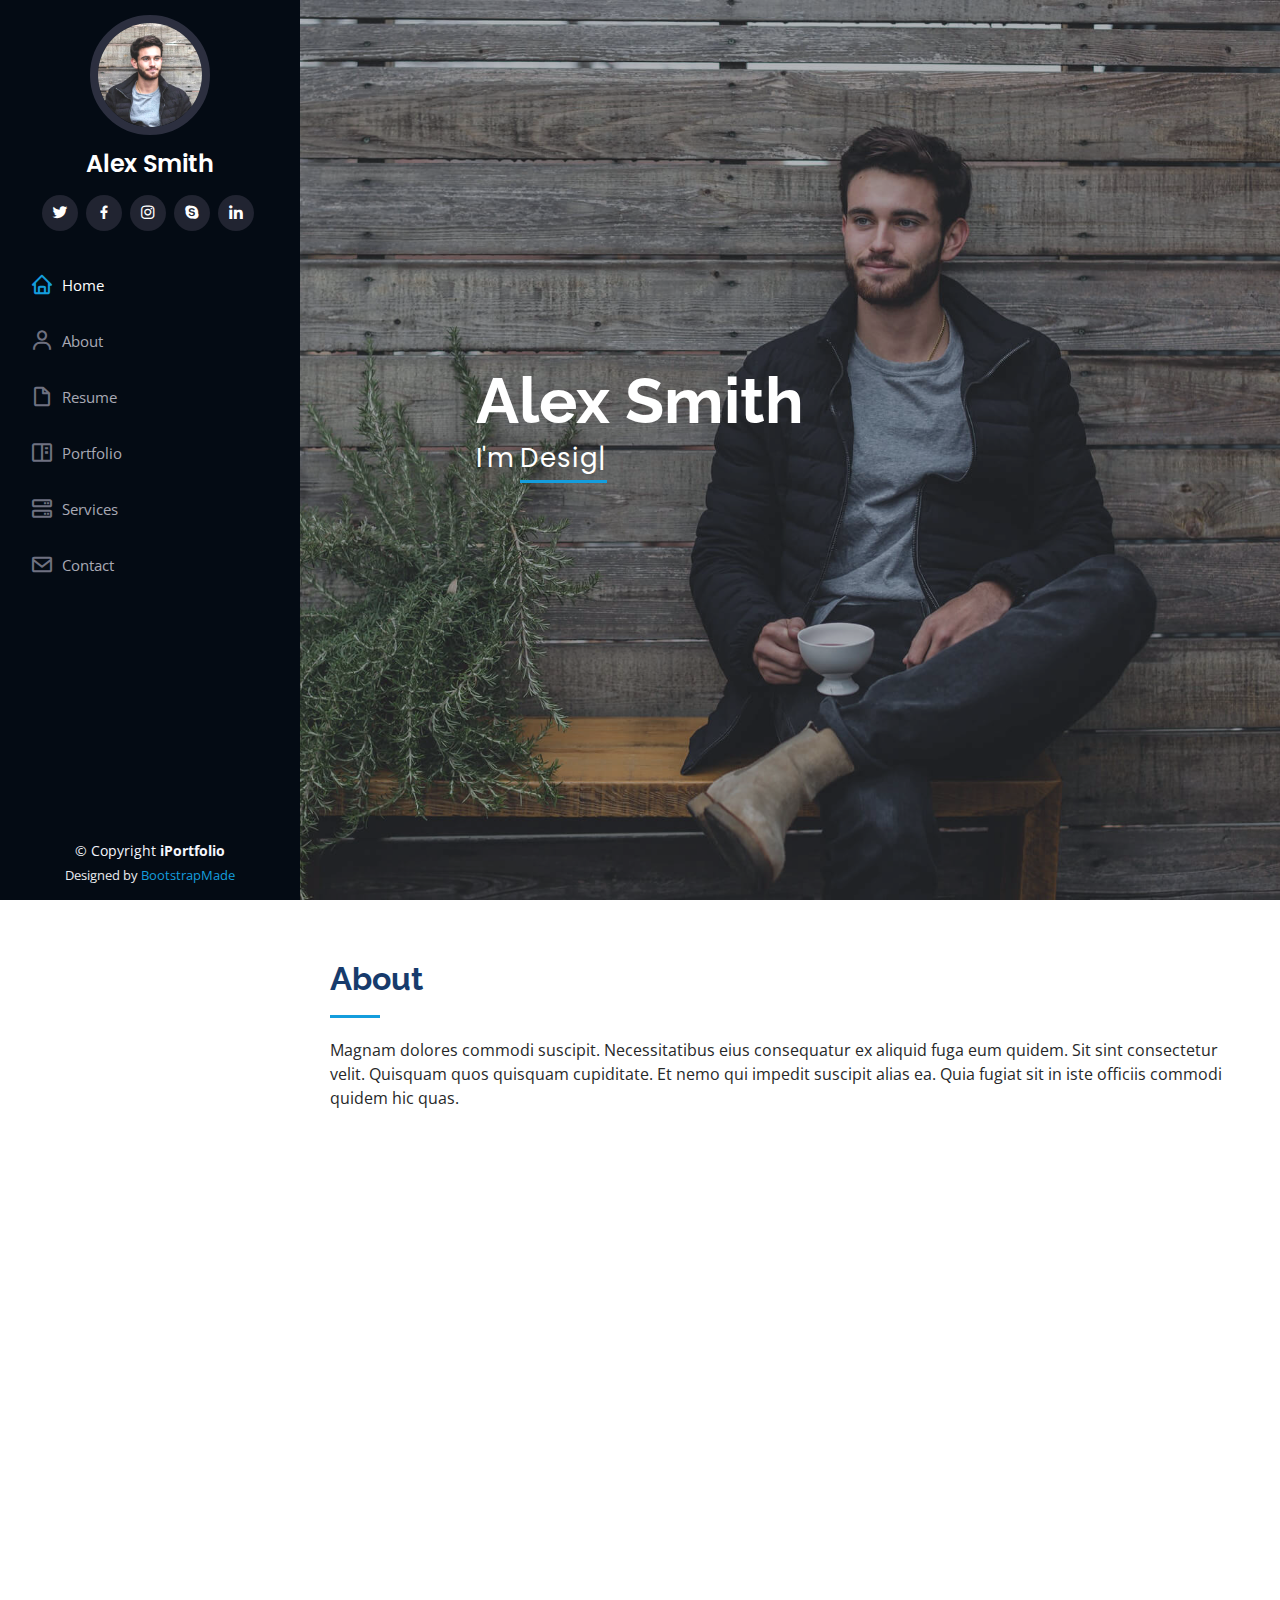
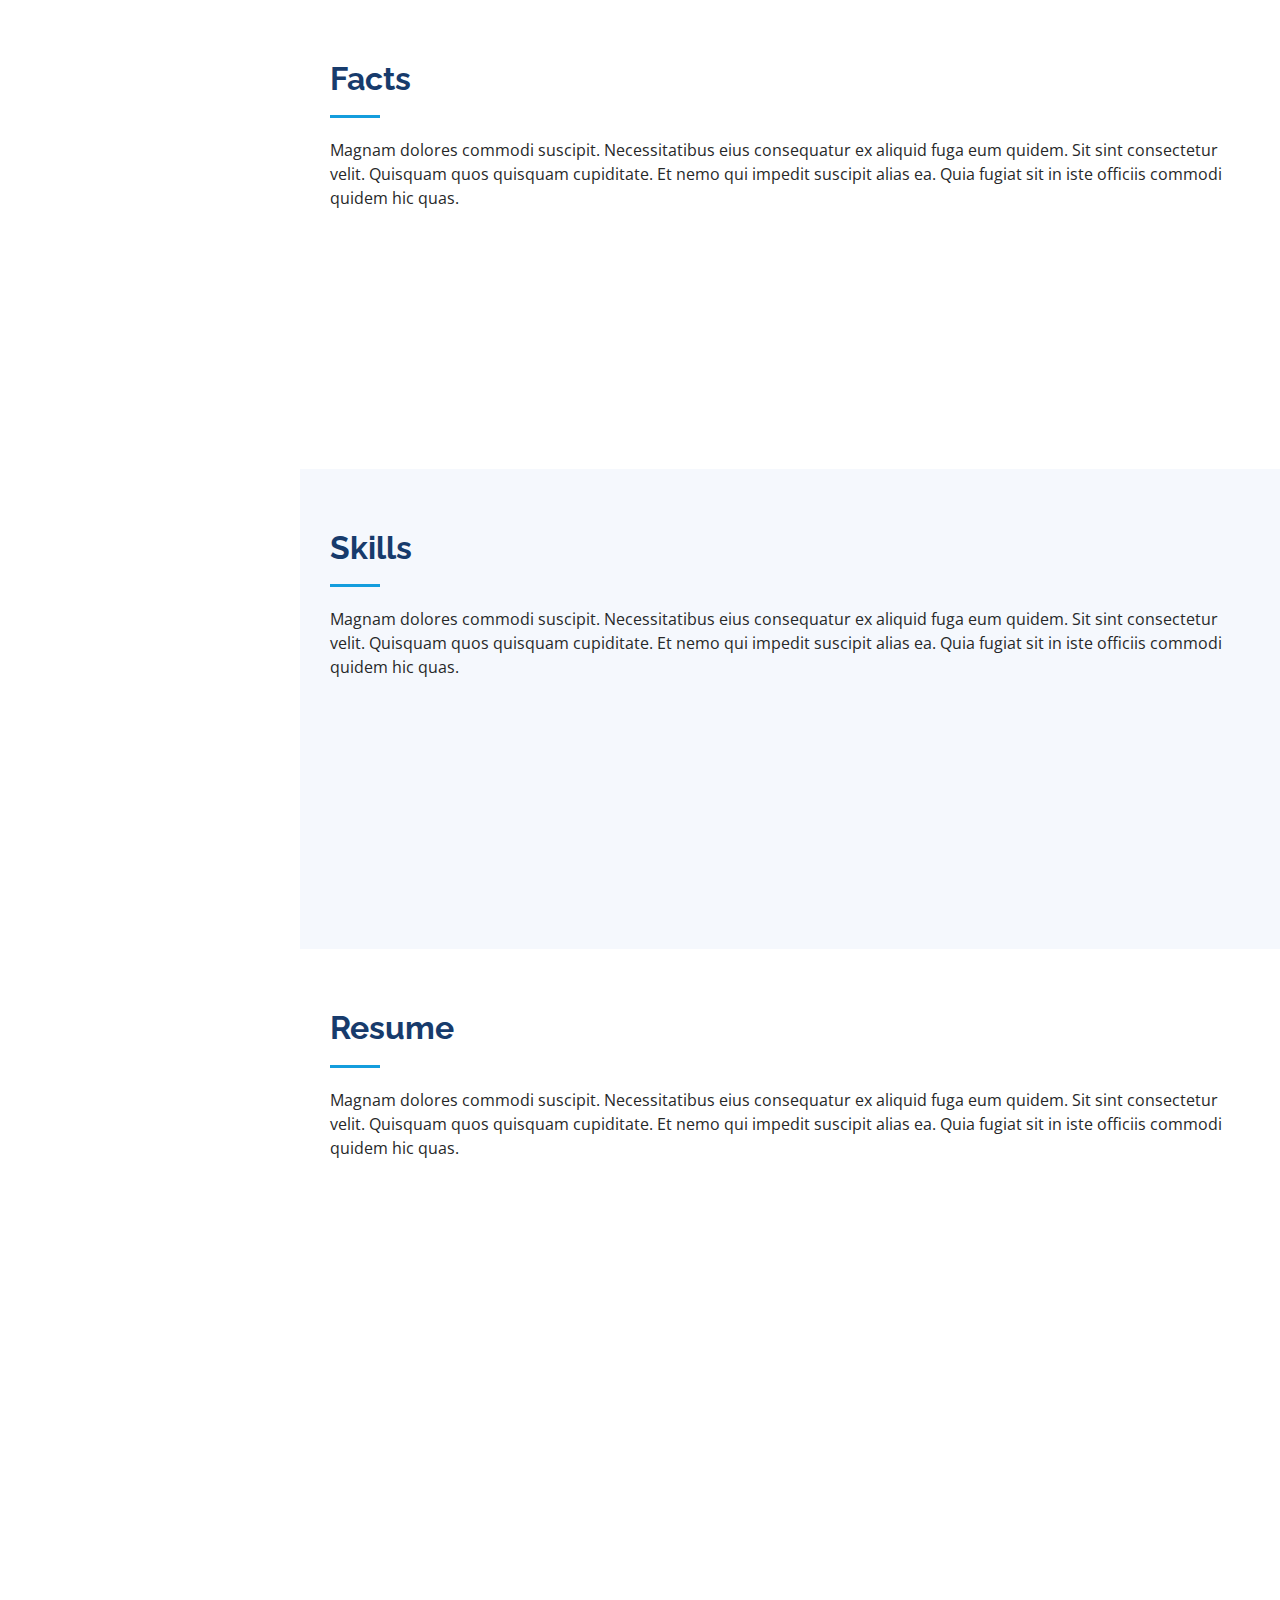
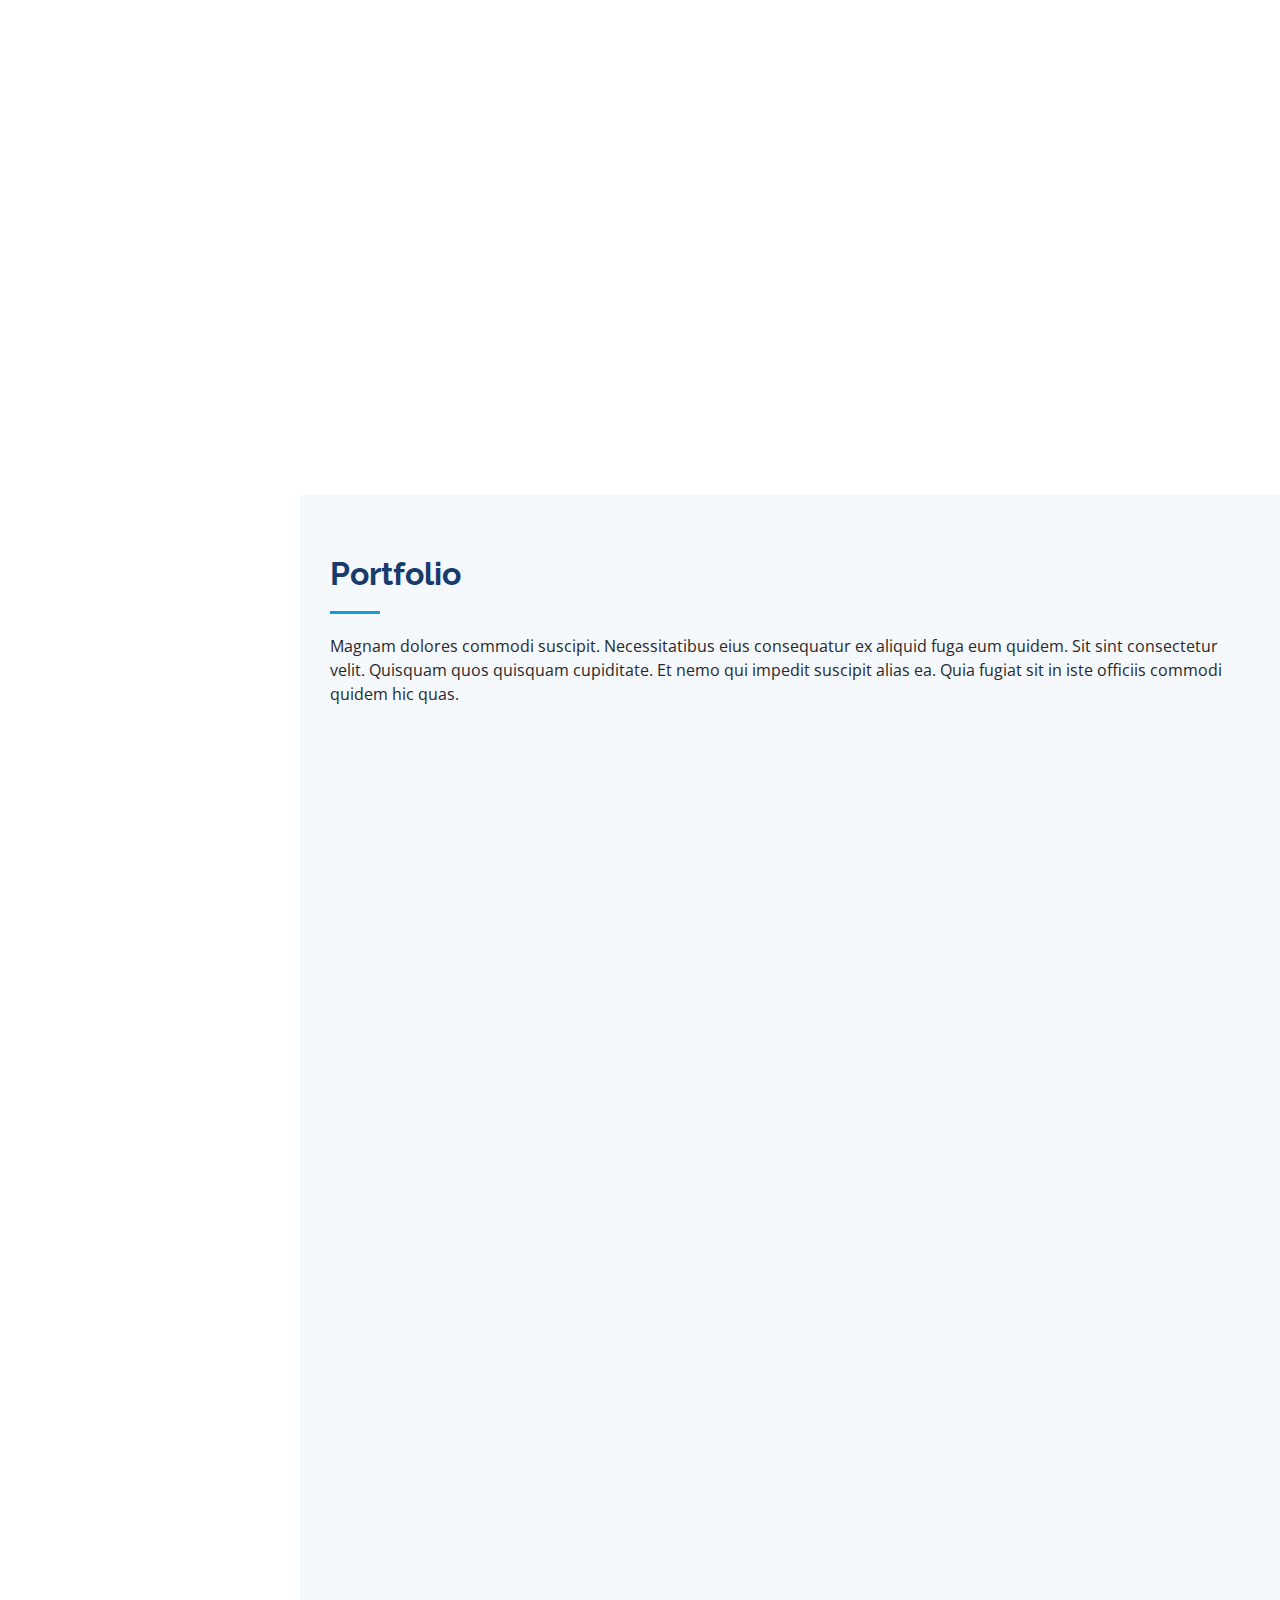
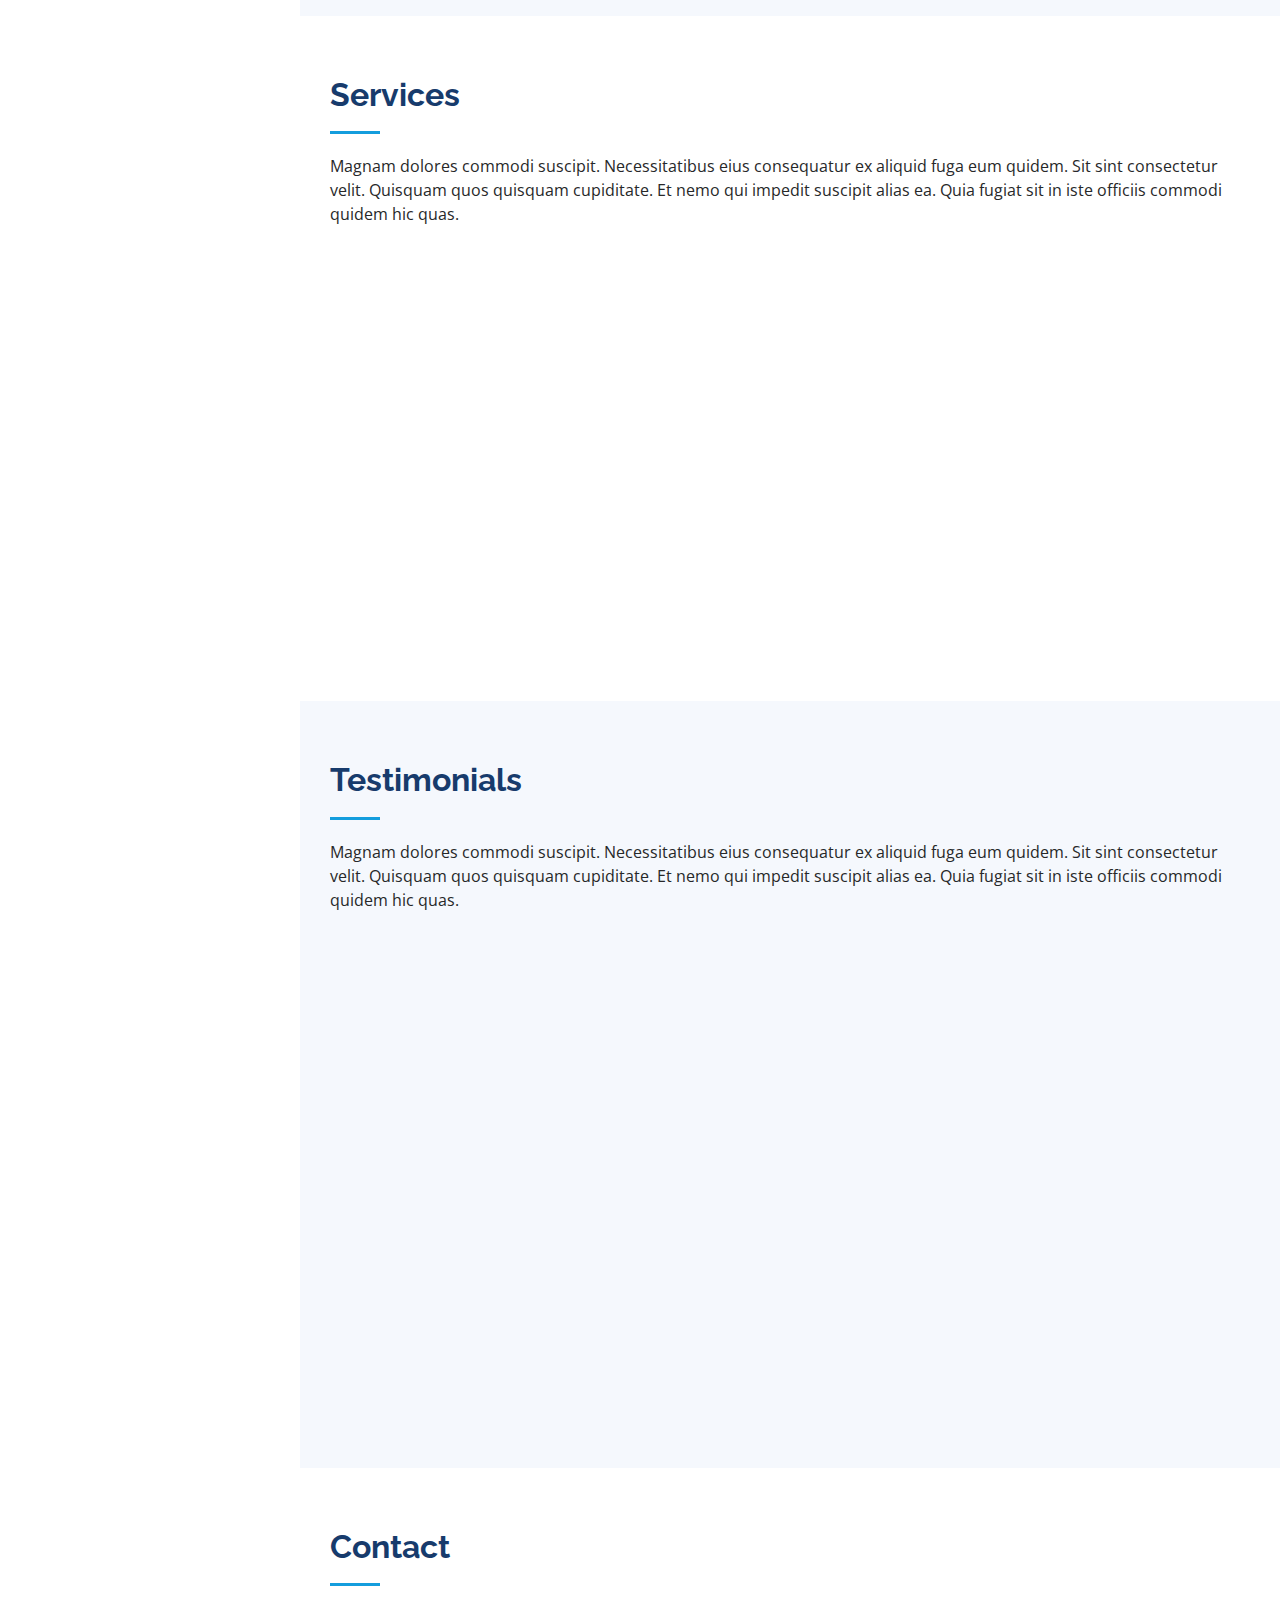
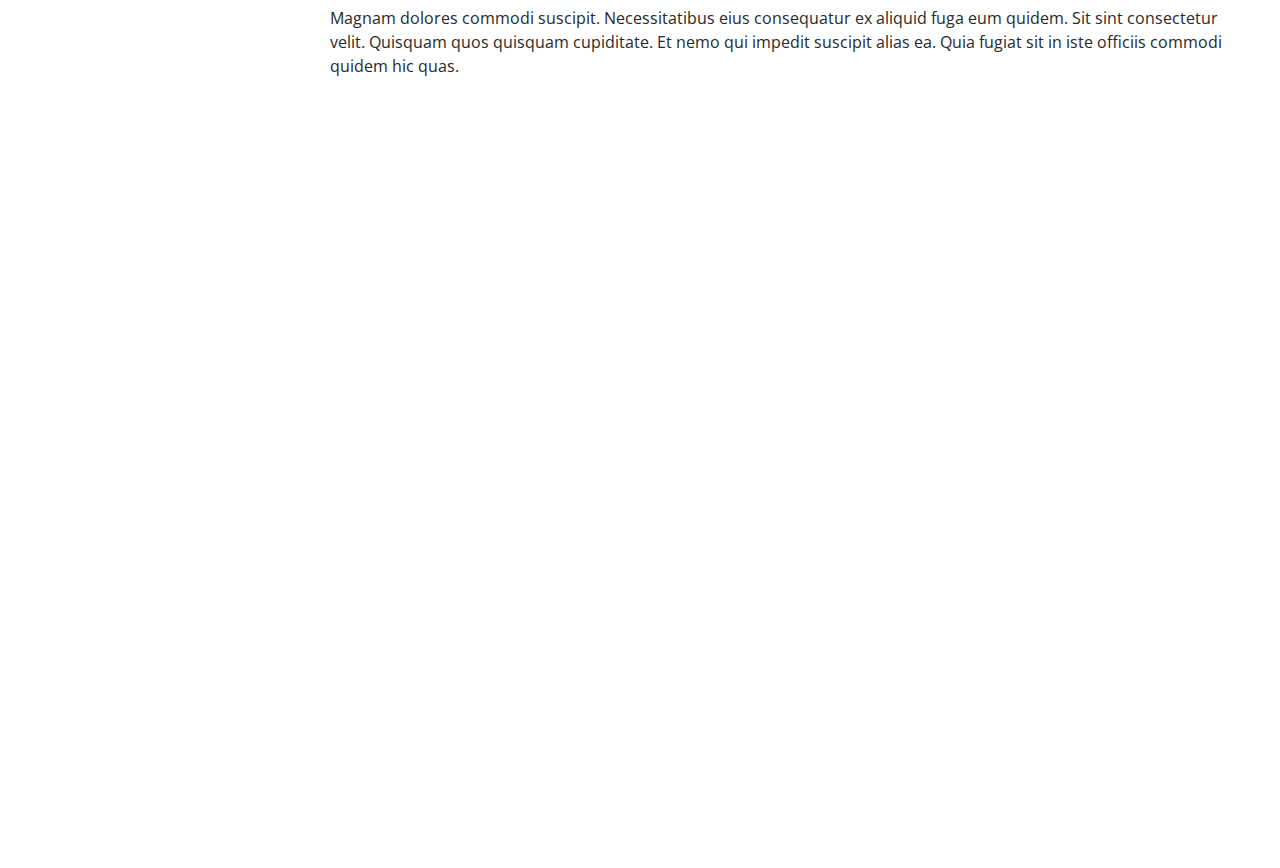
==== index.html @ fa193289 "initial-commit" ====
<!DOCTYPE html>
<html lang="en">

<head>
  <meta charset="utf-8">
  <meta content="width=device-width, initial-scale=1.0" name="viewport">

  <title>iPortfolio Bootstrap Template - Index</title>
  <meta content="" name="description">
  <meta content="" name="keywords">

  <!-- Favicons -->
  <link href="assets/img/favicon.png" rel="icon">
  <link href="assets/img/apple-touch-icon.png" rel="apple-touch-icon">

  <!-- Google Fonts -->
  <link href="https://fonts.googleapis.com/css?family=Open+Sans:300,300i,400,400i,600,600i,700,700i|Raleway:300,300i,400,400i,500,500i,600,600i,700,700i|Poppins:300,300i,400,400i,500,500i,600,600i,700,700i" rel="stylesheet">

  <!-- Vendor CSS Files -->
  <link href="assets/vendor/aos/aos.css" rel="stylesheet">
  <link href="assets/vendor/bootstrap/css/bootstrap.min.css" rel="stylesheet">
  <link href="assets/vendor/bootstrap-icons/bootstrap-icons.css" rel="stylesheet">
  <link href="assets/vendor/boxicons/css/boxicons.min.css" rel="stylesheet">
  <link href="assets/vendor/glightbox/css/glightbox.min.css" rel="stylesheet">
  <link href="assets/vendor/swiper/swiper-bundle.min.css" rel="stylesheet">

  <!-- Template Main CSS File -->
  <link href="assets/css/style.css" rel="stylesheet">

  <!-- =======================================================
  * Template Name: iPortfolio
  * Updated: Nov 17 2023 with Bootstrap v5.3.2
  * Template URL: https://bootstrapmade.com/iportfolio-bootstrap-portfolio-websites-template/
  * Author: BootstrapMade.com
  * License: https://bootstrapmade.com/license/
  ======================================================== -->
</head>

<body>

  <!-- ======= Mobile nav toggle button ======= -->
  <i class="bi bi-list mobile-nav-toggle d-xl-none"></i>

  <!-- ======= Header ======= -->
  <header id="header">
    <div class="d-flex flex-column">

      <div class="profile">
        <img src="assets/img/profile-img.jpg" alt="" class="img-fluid rounded-circle">
        <h1 class="text-light"><a href="index.html">Alex Smith</a></h1>
        <div class="social-links mt-3 text-center">
          <a href="#" class="twitter"><i class="bx bxl-twitter"></i></a>
          <a href="#" class="facebook"><i class="bx bxl-facebook"></i></a>
          <a href="#" class="instagram"><i class="bx bxl-instagram"></i></a>
          <a href="#" class="google-plus"><i class="bx bxl-skype"></i></a>
          <a href="#" class="linkedin"><i class="bx bxl-linkedin"></i></a>
        </div>
      </div>

      <nav id="navbar" class="nav-menu navbar">
        <ul>
          <li><a href="#hero" class="nav-link scrollto active"><i class="bx bx-home"></i> <span>Home</span></a></li>
          <li><a href="#about" class="nav-link scrollto"><i class="bx bx-user"></i> <span>About</span></a></li>
          <li><a href="#resume" class="nav-link scrollto"><i class="bx bx-file-blank"></i> <span>Resume</span></a></li>
          <li><a href="#portfolio" class="nav-link scrollto"><i class="bx bx-book-content"></i> <span>Portfolio</span></a></li>
          <li><a href="#services" class="nav-link scrollto"><i class="bx bx-server"></i> <span>Services</span></a></li>
          <li><a href="#contact" class="nav-link scrollto"><i class="bx bx-envelope"></i> <span>Contact</span></a></li>
        </ul>
      </nav><!-- .nav-menu -->
    </div>
  </header><!-- End Header -->

  <!-- ======= Hero Section ======= -->
  <section id="hero" class="d-flex flex-column justify-content-center align-items-center">
    <div class="hero-container" data-aos="fade-in">
      <h1>Alex Smith</h1>
      <p>I'm <span class="typed" data-typed-items="Designer, Developer, Freelancer, Photographer"></span></p>
    </div>
  </section><!-- End Hero -->

  <main id="main">

    <!-- ======= About Section ======= -->
    <section id="about" class="about">
      <div class="container">

        <div class="section-title">
          <h2>About</h2>
          <p>Magnam dolores commodi suscipit. Necessitatibus eius consequatur ex aliquid fuga eum quidem. Sit sint consectetur velit. Quisquam quos quisquam cupiditate. Et nemo qui impedit suscipit alias ea. Quia fugiat sit in iste officiis commodi quidem hic quas.</p>
        </div>

        <div class="row">
          <div class="col-lg-4" data-aos="fade-right">
            <img src="assets/img/profile-img.jpg" class="img-fluid" alt="">
          </div>
          <div class="col-lg-8 pt-4 pt-lg-0 content" data-aos="fade-left">
            <h3>UI/UX Designer &amp; Web Developer.</h3>
            <p class="fst-italic">
              Lorem ipsum dolor sit amet, consectetur adipiscing elit, sed do eiusmod tempor incididunt ut labore et dolore
              magna aliqua.
            </p>
            <div class="row">
              <div class="col-lg-6">
                <ul>
                  <li><i class="bi bi-chevron-right"></i> <strong>Birthday:</strong> <span>1 May 1995</span></li>
                  <li><i class="bi bi-chevron-right"></i> <strong>Website:</strong> <span>www.example.com</span></li>
                  <li><i class="bi bi-chevron-right"></i> <strong>Phone:</strong> <span>+123 456 7890</span></li>
                  <li><i class="bi bi-chevron-right"></i> <strong>City:</strong> <span>New York, USA</span></li>
                </ul>
              </div>
              <div class="col-lg-6">
                <ul>
                  <li><i class="bi bi-chevron-right"></i> <strong>Age:</strong> <span>30</span></li>
                  <li><i class="bi bi-chevron-right"></i> <strong>Degree:</strong> <span>Master</span></li>
                  <li><i class="bi bi-chevron-right"></i> <strong>PhEmailone:</strong> <span>email@example.com</span></li>
                  <li><i class="bi bi-chevron-right"></i> <strong>Freelance:</strong> <span>Available</span></li>
                </ul>
              </div>
            </div>
            <p>
              Officiis eligendi itaque labore et dolorum mollitia officiis optio vero. Quisquam sunt adipisci omnis et ut. Nulla accusantium dolor incidunt officia tempore. Et eius omnis.
              Cupiditate ut dicta maxime officiis quidem quia. Sed et consectetur qui quia repellendus itaque neque. Aliquid amet quidem ut quaerat cupiditate. Ab et eum qui repellendus omnis culpa magni laudantium dolores.
            </p>
          </div>
        </div>

      </div>
    </section><!-- End About Section -->

    <!-- ======= Facts Section ======= -->
    <section id="facts" class="facts">
      <div class="container">

        <div class="section-title">
          <h2>Facts</h2>
          <p>Magnam dolores commodi suscipit. Necessitatibus eius consequatur ex aliquid fuga eum quidem. Sit sint consectetur velit. Quisquam quos quisquam cupiditate. Et nemo qui impedit suscipit alias ea. Quia fugiat sit in iste officiis commodi quidem hic quas.</p>
        </div>

        <div class="row no-gutters">

          <div class="col-lg-3 col-md-6 d-md-flex align-items-md-stretch" data-aos="fade-up">
            <div class="count-box">
              <i class="bi bi-emoji-smile"></i>
              <span data-purecounter-start="0" data-purecounter-end="232" data-purecounter-duration="1" class="purecounter"></span>
              <p><strong>Happy Clients</strong> consequuntur quae</p>
            </div>
          </div>

          <div class="col-lg-3 col-md-6 d-md-flex align-items-md-stretch" data-aos="fade-up" data-aos-delay="100">
            <div class="count-box">
              <i class="bi bi-journal-richtext"></i>
              <span data-purecounter-start="0" data-purecounter-end="521" data-purecounter-duration="1" class="purecounter"></span>
              <p><strong>Projects</strong> adipisci atque cum quia aut</p>
            </div>
          </div>

          <div class="col-lg-3 col-md-6 d-md-flex align-items-md-stretch" data-aos="fade-up" data-aos-delay="200">
            <div class="count-box">
              <i class="bi bi-headset"></i>
              <span data-purecounter-start="0" data-purecounter-end="1453" data-purecounter-duration="1" class="purecounter"></span>
              <p><strong>Hours Of Support</strong> aut commodi quaerat</p>
            </div>
          </div>

          <div class="col-lg-3 col-md-6 d-md-flex align-items-md-stretch" data-aos="fade-up" data-aos-delay="300">
            <div class="count-box">
              <i class="bi bi-people"></i>
              <span data-purecounter-start="0" data-purecounter-end="32" data-purecounter-duration="1" class="purecounter"></span>
              <p><strong>Hard Workers</strong> rerum asperiores dolor</p>
            </div>
          </div>

        </div>

      </div>
    </section><!-- End Facts Section -->

    <!-- ======= Skills Section ======= -->
    <section id="skills" class="skills section-bg">
      <div class="container">

        <div class="section-title">
          <h2>Skills</h2>
          <p>Magnam dolores commodi suscipit. Necessitatibus eius consequatur ex aliquid fuga eum quidem. Sit sint consectetur velit. Quisquam quos quisquam cupiditate. Et nemo qui impedit suscipit alias ea. Quia fugiat sit in iste officiis commodi quidem hic quas.</p>
        </div>

        <div class="row skills-content">

          <div class="col-lg-6" data-aos="fade-up">

            <div class="progress">
              <span class="skill">HTML <i class="val">100%</i></span>
              <div class="progress-bar-wrap">
                <div class="progress-bar" role="progressbar" aria-valuenow="100" aria-valuemin="0" aria-valuemax="100"></div>
              </div>
            </div>

            <div class="progress">
              <span class="skill">CSS <i class="val">90%</i></span>
              <div class="progress-bar-wrap">
                <div class="progress-bar" role="progressbar" aria-valuenow="90" aria-valuemin="0" aria-valuemax="100"></div>
              </div>
            </div>

            <div class="progress">
              <span class="skill">JavaScript <i class="val">75%</i></span>
              <div class="progress-bar-wrap">
                <div class="progress-bar" role="progressbar" aria-valuenow="75" aria-valuemin="0" aria-valuemax="100"></div>
              </div>
            </div>

          </div>

          <div class="col-lg-6" data-aos="fade-up" data-aos-delay="100">

            <div class="progress">
              <span class="skill">PHP <i class="val">80%</i></span>
              <div class="progress-bar-wrap">
                <div class="progress-bar" role="progressbar" aria-valuenow="80" aria-valuemin="0" aria-valuemax="100"></div>
              </div>
            </div>

            <div class="progress">
              <span class="skill">WordPress/CMS <i class="val">90%</i></span>
              <div class="progress-bar-wrap">
                <div class="progress-bar" role="progressbar" aria-valuenow="90" aria-valuemin="0" aria-valuemax="100"></div>
              </div>
            </div>

            <div class="progress">
              <span class="skill">Photoshop <i class="val">55%</i></span>
              <div class="progress-bar-wrap">
                <div class="progress-bar" role="progressbar" aria-valuenow="55" aria-valuemin="0" aria-valuemax="100"></div>
              </div>
            </div>

          </div>

        </div>

      </div>
    </section><!-- End Skills Section -->

    <!-- ======= Resume Section ======= -->
    <section id="resume" class="resume">
      <div class="container">

        <div class="section-title">
          <h2>Resume</h2>
          <p>Magnam dolores commodi suscipit. Necessitatibus eius consequatur ex aliquid fuga eum quidem. Sit sint consectetur velit. Quisquam quos quisquam cupiditate. Et nemo qui impedit suscipit alias ea. Quia fugiat sit in iste officiis commodi quidem hic quas.</p>
        </div>

        <div class="row">
          <div class="col-lg-6" data-aos="fade-up">
            <h3 class="resume-title">Sumary</h3>
            <div class="resume-item pb-0">
              <h4>Alex Smith</h4>
              <p><em>Innovative and deadline-driven Graphic Designer with 3+ years of experience designing and developing user-centered digital/print marketing material from initial concept to final, polished deliverable.</em></p>
              <ul>
                <li>Portland par 127,Orlando, FL</li>
                <li>(123) 456-7891</li>
                <li>alice.barkley@example.com</li>
              </ul>
            </div>

            <h3 class="resume-title">Education</h3>
            <div class="resume-item">
              <h4>Master of Fine Arts &amp; Graphic Design</h4>
              <h5>2015 - 2016</h5>
              <p><em>Rochester Institute of Technology, Rochester, NY</em></p>
              <p>Qui deserunt veniam. Et sed aliquam labore tempore sed quisquam iusto autem sit. Ea vero voluptatum qui ut dignissimos deleniti nerada porti sand markend</p>
            </div>
            <div class="resume-item">
              <h4>Bachelor of Fine Arts &amp; Graphic Design</h4>
              <h5>2010 - 2014</h5>
              <p><em>Rochester Institute of Technology, Rochester, NY</em></p>
              <p>Quia nobis sequi est occaecati aut. Repudiandae et iusto quae reiciendis et quis Eius vel ratione eius unde vitae rerum voluptates asperiores voluptatem Earum molestiae consequatur neque etlon sader mart dila</p>
            </div>
          </div>
          <div class="col-lg-6" data-aos="fade-up" data-aos-delay="100">
            <h3 class="resume-title">Professional Experience</h3>
            <div class="resume-item">
              <h4>Senior graphic design specialist</h4>
              <h5>2019 - Present</h5>
              <p><em>Experion, New York, NY </em></p>
              <ul>
                <li>Lead in the design, development, and implementation of the graphic, layout, and production communication materials</li>
                <li>Delegate tasks to the 7 members of the design team and provide counsel on all aspects of the project. </li>
                <li>Supervise the assessment of all graphic materials in order to ensure quality and accuracy of the design</li>
                <li>Oversee the efficient use of production project budgets ranging from $2,000 - $25,000</li>
              </ul>
            </div>
            <div class="resume-item">
              <h4>Graphic design specialist</h4>
              <h5>2017 - 2018</h5>
              <p><em>Stepping Stone Advertising, New York, NY</em></p>
              <ul>
                <li>Developed numerous marketing programs (logos, brochures,infographics, presentations, and advertisements).</li>
                <li>Managed up to 5 projects or tasks at a given time while under pressure</li>
                <li>Recommended and consulted with clients on the most appropriate graphic design</li>
                <li>Created 4+ design presentations and proposals a month for clients and account managers</li>
              </ul>
            </div>
          </div>
        </div>

      </div>
    </section><!-- End Resume Section -->

    <!-- ======= Portfolio Section ======= -->
    <section id="portfolio" class="portfolio section-bg">
      <div class="container">

        <div class="section-title">
          <h2>Portfolio</h2>
          <p>Magnam dolores commodi suscipit. Necessitatibus eius consequatur ex aliquid fuga eum quidem. Sit sint consectetur velit. Quisquam quos quisquam cupiditate. Et nemo qui impedit suscipit alias ea. Quia fugiat sit in iste officiis commodi quidem hic quas.</p>
        </div>

        <div class="row" data-aos="fade-up">
          <div class="col-lg-12 d-flex justify-content-center">
            <ul id="portfolio-flters">
              <li data-filter="*" class="filter-active">All</li>
              <li data-filter=".filter-app">App</li>
              <li data-filter=".filter-card">Card</li>
              <li data-filter=".filter-web">Web</li>
            </ul>
          </div>
        </div>

        <div class="row portfolio-container" data-aos="fade-up" data-aos-delay="100">

          <div class="col-lg-4 col-md-6 portfolio-item filter-app">
            <div class="portfolio-wrap">
              <img src="assets/img/portfolio/portfolio-1.jpg" class="img-fluid" alt="">
              <div class="portfolio-links">
                <a href="assets/img/portfolio/portfolio-1.jpg" data-gallery="portfolioGallery" class="portfolio-lightbox" title="App 1"><i class="bx bx-plus"></i></a>
                <a href="portfolio-details.html" title="More Details"><i class="bx bx-link"></i></a>
              </div>
            </div>
          </div>

          <div class="col-lg-4 col-md-6 portfolio-item filter-web">
            <div class="portfolio-wrap">
              <img src="assets/img/portfolio/portfolio-2.jpg" class="img-fluid" alt="">
              <div class="portfolio-links">
                <a href="assets/img/portfolio/portfolio-2.jpg" data-gallery="portfolioGallery" class="portfolio-lightbox" title="Web 3"><i class="bx bx-plus"></i></a>
                <a href="portfolio-details.html" title="More Details"><i class="bx bx-link"></i></a>
              </div>
            </div>
          </div>

          <div class="col-lg-4 col-md-6 portfolio-item filter-app">
            <div class="portfolio-wrap">
              <img src="assets/img/portfolio/portfolio-3.jpg" class="img-fluid" alt="">
              <div class="portfolio-links">
                <a href="assets/img/portfolio/portfolio-3.jpg" data-gallery="portfolioGallery" class="portfolio-lightbox" title="App 2"><i class="bx bx-plus"></i></a>
                <a href="portfolio-details.html" title="More Details"><i class="bx bx-link"></i></a>
              </div>
            </div>
          </div>

          <div class="col-lg-4 col-md-6 portfolio-item filter-card">
            <div class="portfolio-wrap">
              <img src="assets/img/portfolio/portfolio-4.jpg" class="img-fluid" alt="">
              <div class="portfolio-links">
                <a href="assets/img/portfolio/portfolio-4.jpg" data-gallery="portfolioGallery" class="portfolio-lightbox" title="Card 2"><i class="bx bx-plus"></i></a>
                <a href="portfolio-details.html" title="More Details"><i class="bx bx-link"></i></a>
              </div>
            </div>
          </div>

          <div class="col-lg-4 col-md-6 portfolio-item filter-web">
            <div class="portfolio-wrap">
              <img src="assets/img/portfolio/portfolio-5.jpg" class="img-fluid" alt="">
              <div class="portfolio-links">
                <a href="assets/img/portfolio/portfolio-5.jpg" data-gallery="portfolioGallery" class="portfolio-lightbox" title="Web 2"><i class="bx bx-plus"></i></a>
                <a href="portfolio-details.html" title="More Details"><i class="bx bx-link"></i></a>
              </div>
            </div>
          </div>

          <div class="col-lg-4 col-md-6 portfolio-item filter-app">
            <div class="portfolio-wrap">
              <img src="assets/img/portfolio/portfolio-6.jpg" class="img-fluid" alt="">
              <div class="portfolio-links">
                <a href="assets/img/portfolio/portfolio-6.jpg" data-gallery="portfolioGallery" class="portfolio-lightbox" title="App 3"><i class="bx bx-plus"></i></a>
                <a href="portfolio-details.html" title="More Details"><i class="bx bx-link"></i></a>
              </div>
            </div>
          </div>

          <div class="col-lg-4 col-md-6 portfolio-item filter-card">
            <div class="portfolio-wrap">
              <img src="assets/img/portfolio/portfolio-7.jpg" class="img-fluid" alt="">
              <div class="portfolio-links">
                <a href="assets/img/portfolio/portfolio-7.jpg" data-gallery="portfolioGallery" class="portfolio-lightbox" title="Card 1"><i class="bx bx-plus"></i></a>
                <a href="portfolio-details.html" title="More Details"><i class="bx bx-link"></i></a>
              </div>
            </div>
          </div>

          <div class="col-lg-4 col-md-6 portfolio-item filter-card">
            <div class="portfolio-wrap">
              <img src="assets/img/portfolio/portfolio-8.jpg" class="img-fluid" alt="">
              <div class="portfolio-links">
                <a href="assets/img/portfolio/portfolio-8.jpg" data-gallery="portfolioGallery" class="portfolio-lightbox" title="Card 3"><i class="bx bx-plus"></i></a>
                <a href="portfolio-details.html" title="More Details"><i class="bx bx-link"></i></a>
              </div>
            </div>
          </div>

          <div class="col-lg-4 col-md-6 portfolio-item filter-web">
            <div class="portfolio-wrap">
              <img src="assets/img/portfolio/portfolio-9.jpg" class="img-fluid" alt="">
              <div class="portfolio-links">
                <a href="assets/img/portfolio/portfolio-9.jpg" data-gallery="portfolioGallery" class="portfolio-lightbox" title="Web 3"><i class="bx bx-plus"></i></a>
                <a href="portfolio-details.html" title="More Details"><i class="bx bx-link"></i></a>
              </div>
            </div>
          </div>

        </div>

      </div>
    </section><!-- End Portfolio Section -->

    <!-- ======= Services Section ======= -->
    <section id="services" class="services">
      <div class="container">

        <div class="section-title">
          <h2>Services</h2>
          <p>Magnam dolores commodi suscipit. Necessitatibus eius consequatur ex aliquid fuga eum quidem. Sit sint consectetur velit. Quisquam quos quisquam cupiditate. Et nemo qui impedit suscipit alias ea. Quia fugiat sit in iste officiis commodi quidem hic quas.</p>
        </div>

        <div class="row">
          <div class="col-lg-4 col-md-6 icon-box" data-aos="fade-up">
            <div class="icon"><i class="bi bi-briefcase"></i></div>
            <h4 class="title"><a href="">Lorem Ipsum</a></h4>
            <p class="description">Voluptatum deleniti atque corrupti quos dolores et quas molestias excepturi sint occaecati cupiditate non provident</p>
          </div>
          <div class="col-lg-4 col-md-6 icon-box" data-aos="fade-up" data-aos-delay="100">
            <div class="icon"><i class="bi bi-card-checklist"></i></div>
            <h4 class="title"><a href="">Dolor Sitema</a></h4>
            <p class="description">Minim veniam, quis nostrud exercitation ullamco laboris nisi ut aliquip ex ea commodo consequat tarad limino ata</p>
          </div>
          <div class="col-lg-4 col-md-6 icon-box" data-aos="fade-up" data-aos-delay="200">
            <div class="icon"><i class="bi bi-bar-chart"></i></div>
            <h4 class="title"><a href="">Sed ut perspiciatis</a></h4>
            <p class="description">Duis aute irure dolor in reprehenderit in voluptate velit esse cillum dolore eu fugiat nulla pariatur</p>
          </div>
          <div class="col-lg-4 col-md-6 icon-box" data-aos="fade-up" data-aos-delay="300">
            <div class="icon"><i class="bi bi-binoculars"></i></div>
            <h4 class="title"><a href="">Magni Dolores</a></h4>
            <p class="description">Excepteur sint occaecat cupidatat non proident, sunt in culpa qui officia deserunt mollit anim id est laborum</p>
          </div>
          <div class="col-lg-4 col-md-6 icon-box" data-aos="fade-up" data-aos-delay="400">
            <div class="icon"><i class="bi bi-brightness-high"></i></div>
            <h4 class="title"><a href="">Nemo Enim</a></h4>
            <p class="description">At vero eos et accusamus et iusto odio dignissimos ducimus qui blanditiis praesentium voluptatum deleniti atque</p>
          </div>
          <div class="col-lg-4 col-md-6 icon-box" data-aos="fade-up" data-aos-delay="500">
            <div class="icon"><i class="bi bi-calendar4-week"></i></div>
            <h4 class="title"><a href="">Eiusmod Tempor</a></h4>
            <p class="description">Et harum quidem rerum facilis est et expedita distinctio. Nam libero tempore, cum soluta nobis est eligendi</p>
          </div>
        </div>

      </div>
    </section><!-- End Services Section -->

    <!-- ======= Testimonials Section ======= -->
    <section id="testimonials" class="testimonials section-bg">
      <div class="container">

        <div class="section-title">
          <h2>Testimonials</h2>
          <p>Magnam dolores commodi suscipit. Necessitatibus eius consequatur ex aliquid fuga eum quidem. Sit sint consectetur velit. Quisquam quos quisquam cupiditate. Et nemo qui impedit suscipit alias ea. Quia fugiat sit in iste officiis commodi quidem hic quas.</p>
        </div>

        <div class="testimonials-slider swiper" data-aos="fade-up" data-aos-delay="100">
          <div class="swiper-wrapper">

            <div class="swiper-slide">
              <div class="testimonial-item" data-aos="fade-up">
                <p>
                  <i class="bx bxs-quote-alt-left quote-icon-left"></i>
                  Proin iaculis purus consequat sem cure digni ssim donec porttitora entum suscipit rhoncus. Accusantium quam, ultricies eget id, aliquam eget nibh et. Maecen aliquam, risus at semper.
                  <i class="bx bxs-quote-alt-right quote-icon-right"></i>
                </p>
                <img src="assets/img/testimonials/testimonials-1.jpg" class="testimonial-img" alt="">
                <h3>Saul Goodman</h3>
                <h4>Ceo &amp; Founder</h4>
              </div>
            </div><!-- End testimonial item -->

            <div class="swiper-slide">
              <div class="testimonial-item" data-aos="fade-up" data-aos-delay="100">
                <p>
                  <i class="bx bxs-quote-alt-left quote-icon-left"></i>
                  Export tempor illum tamen malis malis eram quae irure esse labore quem cillum quid cillum eram malis quorum velit fore eram velit sunt aliqua noster fugiat irure amet legam anim culpa.
                  <i class="bx bxs-quote-alt-right quote-icon-right"></i>
                </p>
                <img src="assets/img/testimonials/testimonials-2.jpg" class="testimonial-img" alt="">
                <h3>Sara Wilsson</h3>
                <h4>Designer</h4>
              </div>
            </div><!-- End testimonial item -->

            <div class="swiper-slide">
              <div class="testimonial-item" data-aos="fade-up" data-aos-delay="200">
                <p>
                  <i class="bx bxs-quote-alt-left quote-icon-left"></i>
                  Enim nisi quem export duis labore cillum quae magna enim sint quorum nulla quem veniam duis minim tempor labore quem eram duis noster aute amet eram fore quis sint minim.
                  <i class="bx bxs-quote-alt-right quote-icon-right"></i>
                </p>
                <img src="assets/img/testimonials/testimonials-3.jpg" class="testimonial-img" alt="">
                <h3>Jena Karlis</h3>
                <h4>Store Owner</h4>
              </div>
            </div><!-- End testimonial item -->

            <div class="swiper-slide">
              <div class="testimonial-item" data-aos="fade-up" data-aos-delay="300">
                <p>
                  <i class="bx bxs-quote-alt-left quote-icon-left"></i>
                  Fugiat enim eram quae cillum dolore dolor amet nulla culpa multos export minim fugiat minim velit minim dolor enim duis veniam ipsum anim magna sunt elit fore quem dolore labore illum veniam.
                  <i class="bx bxs-quote-alt-right quote-icon-right"></i>
                </p>
                <img src="assets/img/testimonials/testimonials-4.jpg" class="testimonial-img" alt="">
                <h3>Matt Brandon</h3>
                <h4>Freelancer</h4>
              </div>
            </div><!-- End testimonial item -->

            <div class="swiper-slide">
              <div class="testimonial-item" data-aos="fade-up" data-aos-delay="400">
                <p>
                  <i class="bx bxs-quote-alt-left quote-icon-left"></i>
                  Quis quorum aliqua sint quem legam fore sunt eram irure aliqua veniam tempor noster veniam enim culpa labore duis sunt culpa nulla illum cillum fugiat legam esse veniam culpa fore nisi cillum quid.
                  <i class="bx bxs-quote-alt-right quote-icon-right"></i>
                </p>
                <img src="assets/img/testimonials/testimonials-5.jpg" class="testimonial-img" alt="">
                <h3>John Larson</h3>
                <h4>Entrepreneur</h4>
              </div>
            </div><!-- End testimonial item -->

          </div>
          <div class="swiper-pagination"></div>
        </div>

      </div>
    </section><!-- End Testimonials Section -->

    <!-- ======= Contact Section ======= -->
    <section id="contact" class="contact">
      <div class="container">

        <div class="section-title">
          <h2>Contact</h2>
          <p>Magnam dolores commodi suscipit. Necessitatibus eius consequatur ex aliquid fuga eum quidem. Sit sint consectetur velit. Quisquam quos quisquam cupiditate. Et nemo qui impedit suscipit alias ea. Quia fugiat sit in iste officiis commodi quidem hic quas.</p>
        </div>

        <div class="row" data-aos="fade-in">

          <div class="col-lg-5 d-flex align-items-stretch">
            <div class="info">
              <div class="address">
                <i class="bi bi-geo-alt"></i>
                <h4>Location:</h4>
                <p>A108 Adam Street, New York, NY 535022</p>
              </div>

              <div class="email">
                <i class="bi bi-envelope"></i>
                <h4>Email:</h4>
                <p>info@example.com</p>
              </div>

              <div class="phone">
                <i class="bi bi-phone"></i>
                <h4>Call:</h4>
                <p>+1 5589 55488 55s</p>
              </div>

              <iframe src="https://www.google.com/maps/embed?pb=!1m14!1m8!1m3!1d12097.433213460943!2d-74.0062269!3d40.7101282!3m2!1i1024!2i768!4f13.1!3m3!1m2!1s0x0%3A0xb89d1fe6bc499443!2sDowntown+Conference+Center!5e0!3m2!1smk!2sbg!4v1539943755621" frameborder="0" style="border:0; width: 100%; height: 290px;" allowfullscreen></iframe>
            </div>

          </div>

          <div class="col-lg-7 mt-5 mt-lg-0 d-flex align-items-stretch">
            <form action="forms/contact.php" method="post" role="form" class="php-email-form">
              <div class="row">
                <div class="form-group col-md-6">
                  <label for="name">Your Name</label>
                  <input type="text" name="name" class="form-control" id="name" required>
                </div>
                <div class="form-group col-md-6">
                  <label for="name">Your Email</label>
                  <input type="email" class="form-control" name="email" id="email" required>
                </div>
              </div>
              <div class="form-group">
                <label for="name">Subject</label>
                <input type="text" class="form-control" name="subject" id="subject" required>
              </div>
              <div class="form-group">
                <label for="name">Message</label>
                <textarea class="form-control" name="message" rows="10" required></textarea>
              </div>
              <div class="my-3">
                <div class="loading">Loading</div>
                <div class="error-message"></div>
                <div class="sent-message">Your message has been sent. Thank you!</div>
              </div>
              <div class="text-center"><button type="submit">Send Message</button></div>
            </form>
          </div>

        </div>

      </div>
    </section><!-- End Contact Section -->

  </main><!-- End #main -->

  <!-- ======= Footer ======= -->
  <footer id="footer">
    <div class="container">
      <div class="copyright">
        &copy; Copyright <strong><span>iPortfolio</span></strong>
      </div>
      <div class="credits">
        <!-- All the links in the footer should remain intact. -->
        <!-- You can delete the links only if you purchased the pro version. -->
        <!-- Licensing information: https://bootstrapmade.com/license/ -->
        <!-- Purchase the pro version with working PHP/AJAX contact form: https://bootstrapmade.com/iportfolio-bootstrap-portfolio-websites-template/ -->
        Designed by <a href="https://bootstrapmade.com/">BootstrapMade</a>
      </div>
    </div>
  </footer><!-- End  Footer -->

  <a href="#" class="back-to-top d-flex align-items-center justify-content-center"><i class="bi bi-arrow-up-short"></i></a>

  <!-- Vendor JS Files -->
  <script src="assets/vendor/purecounter/purecounter_vanilla.js"></script>
  <script src="assets/vendor/aos/aos.js"></script>
  <script src="assets/vendor/bootstrap/js/bootstrap.bundle.min.js"></script>
  <script src="assets/vendor/glightbox/js/glightbox.min.js"></script>
  <script src="assets/vendor/isotope-layout/isotope.pkgd.min.js"></script>
  <script src="assets/vendor/swiper/swiper-bundle.min.js"></script>
  <script src="assets/vendor/typed.js/typed.umd.js"></script>
  <script src="assets/vendor/waypoints/noframework.waypoints.js"></script>
  <script src="assets/vendor/php-email-form/validate.js"></script>

  <!-- Template Main JS File -->
  <script src="assets/js/main.js"></script>

</body>

</html>
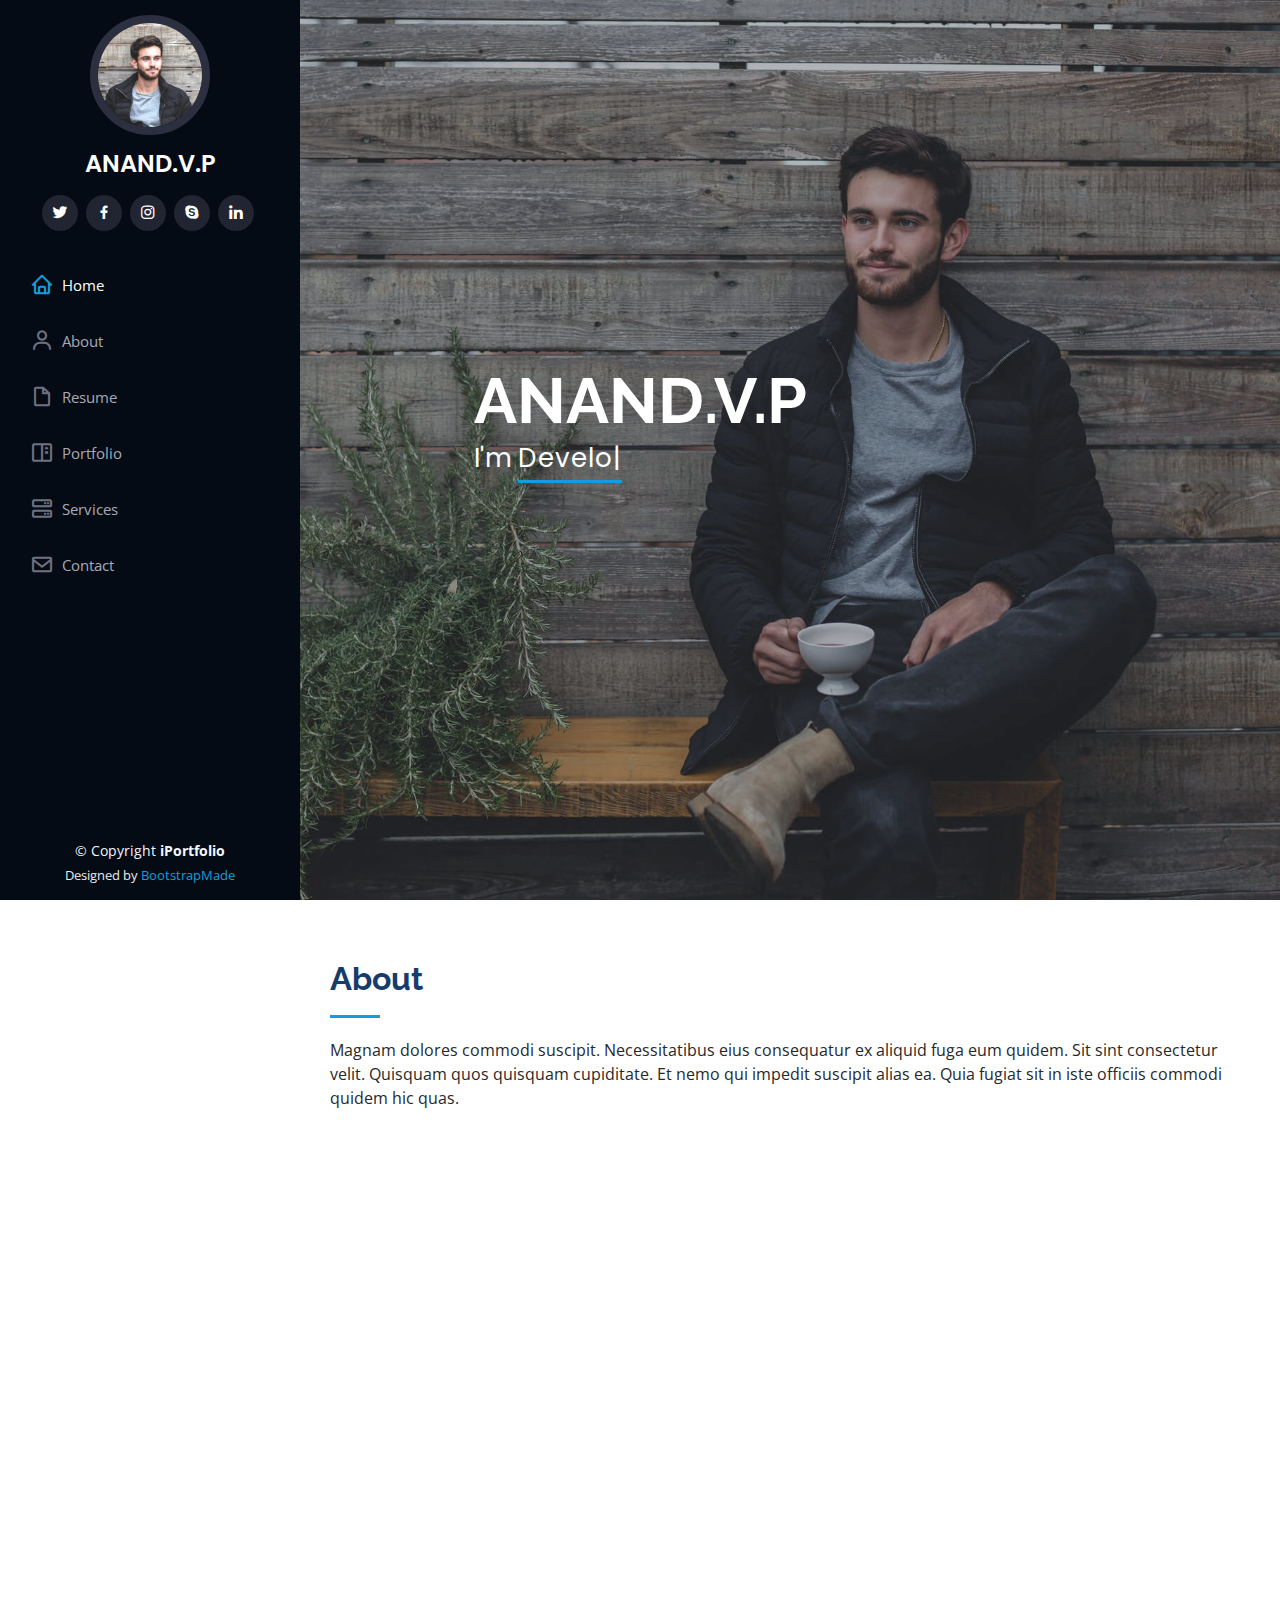
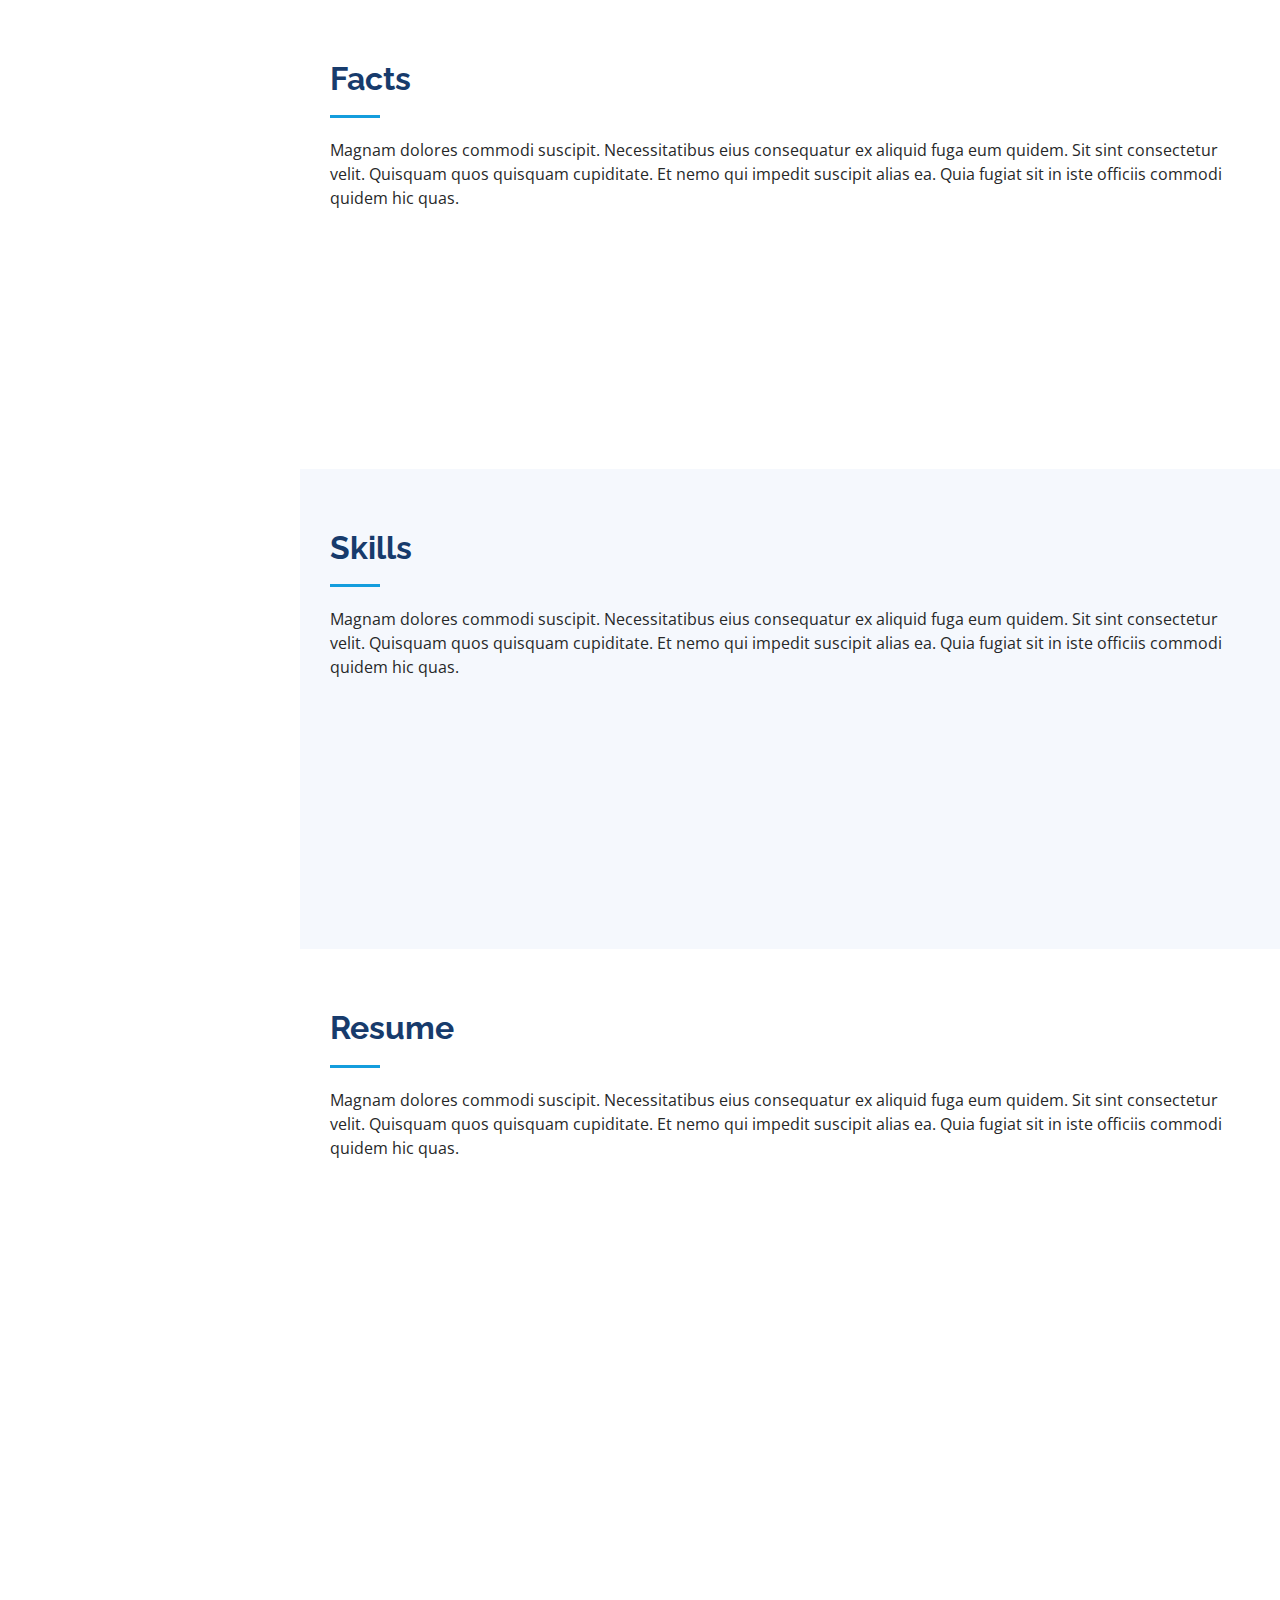
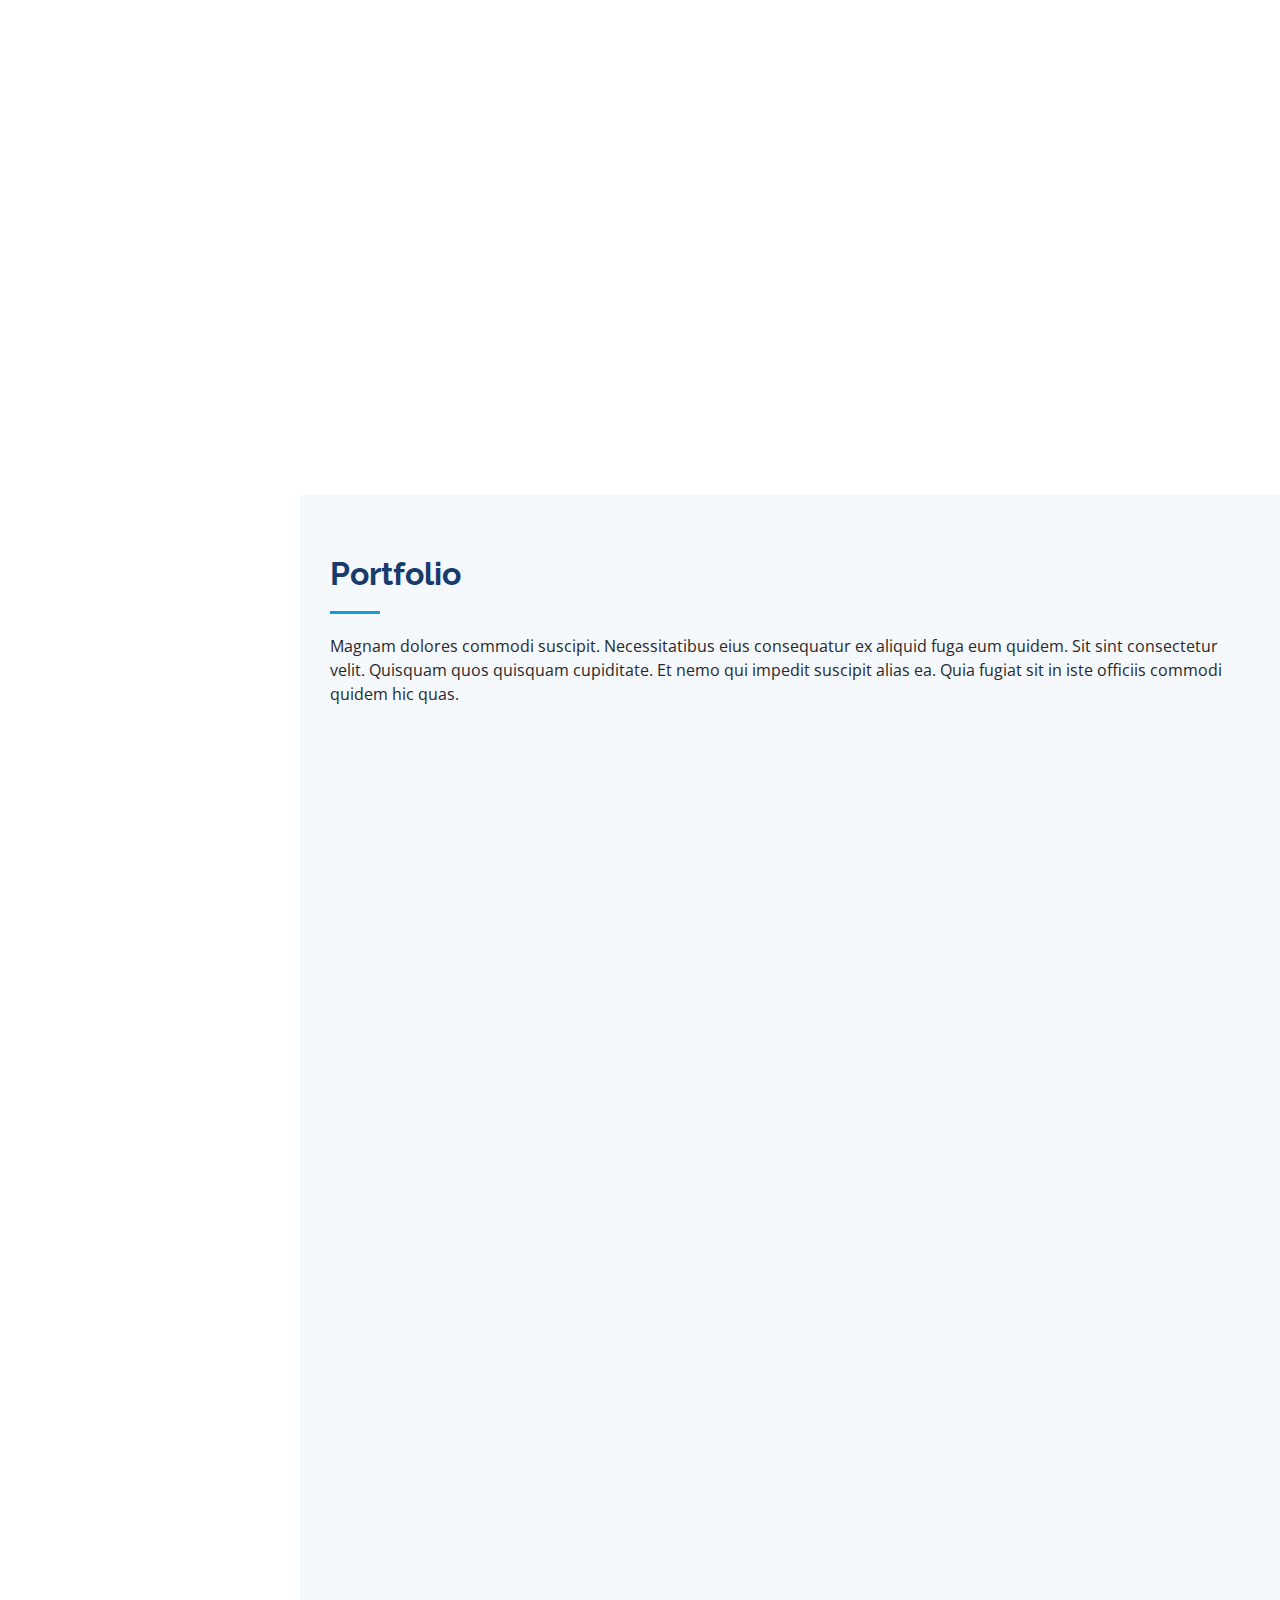
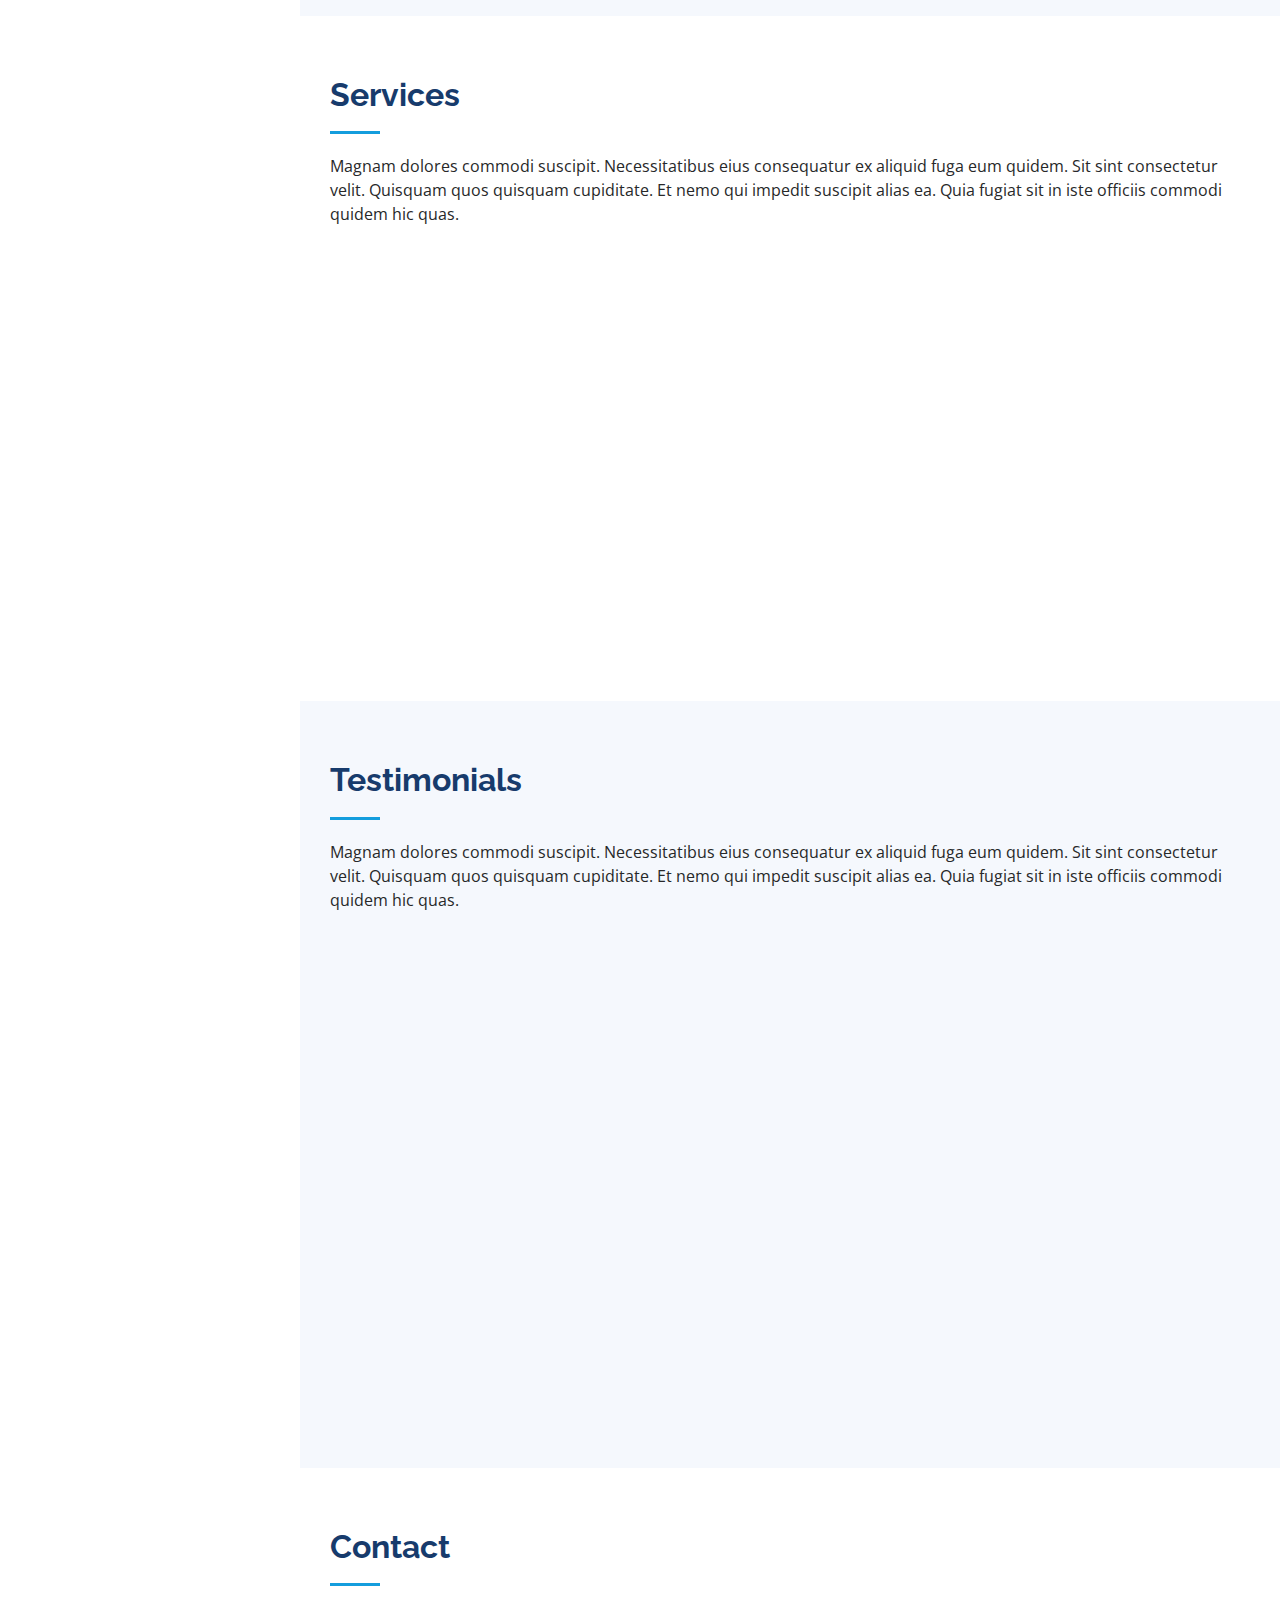
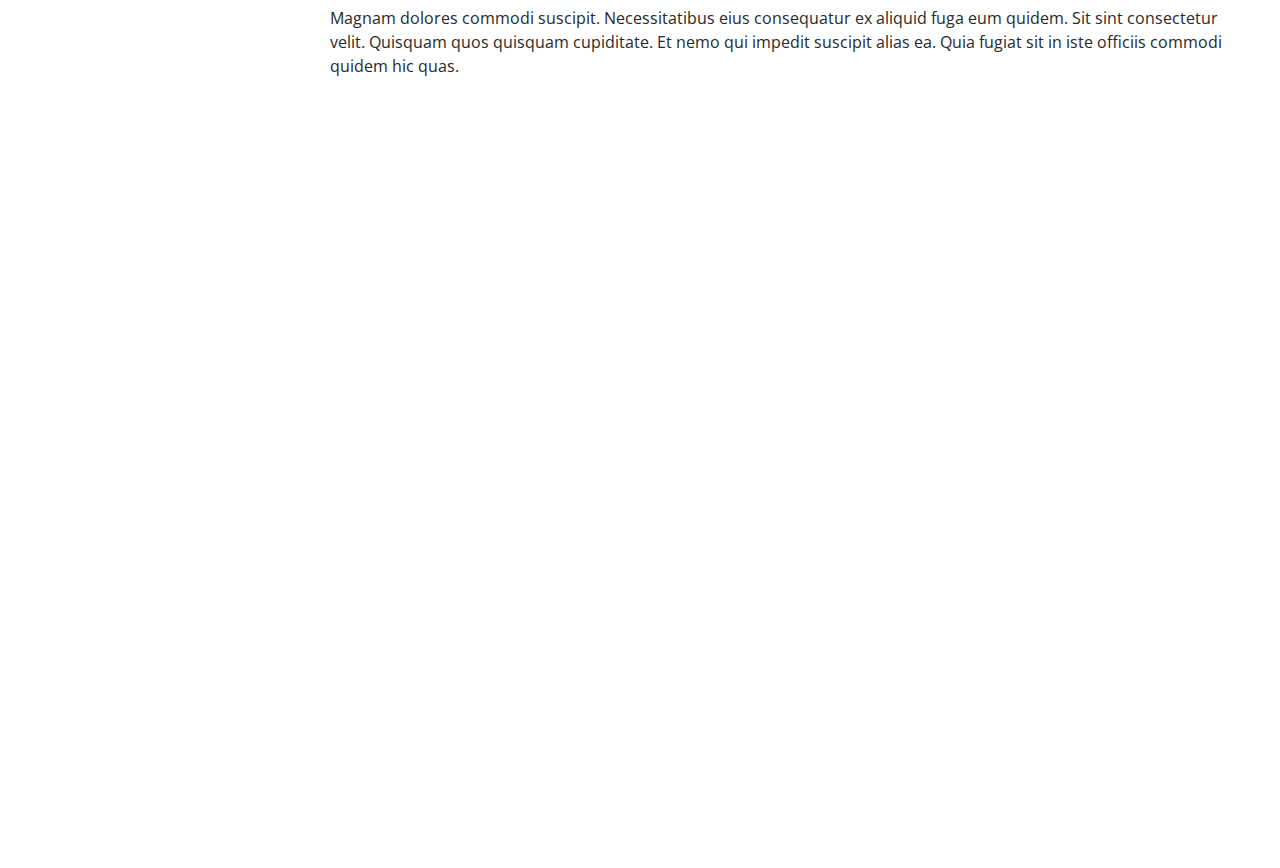
==== commit 4416cc80: "second" ====
--- a/index.html
+++ b/index.html
@@ -5,7 +5,7 @@
   <meta charset="utf-8">
   <meta content="width=device-width, initial-scale=1.0" name="viewport">
 
-  <title>iPortfolio Bootstrap Template - Index</title>
+  <title>RESUME-HOME</title>
   <meta content="" name="description">
   <meta content="" name="keywords">
 
@@ -47,7 +47,7 @@
 
       <div class="profile">
         <img src="assets/img/profile-img.jpg" alt="" class="img-fluid rounded-circle">
-        <h1 class="text-light"><a href="index.html">Alex Smith</a></h1>
+        <h1 class="text-light"><a href="index.html">ANAND.V.P</a></h1>
         <div class="social-links mt-3 text-center">
           <a href="#" class="twitter"><i class="bx bxl-twitter"></i></a>
           <a href="#" class="facebook"><i class="bx bxl-facebook"></i></a>
@@ -73,8 +73,8 @@
   <!-- ======= Hero Section ======= -->
   <section id="hero" class="d-flex flex-column justify-content-center align-items-center">
     <div class="hero-container" data-aos="fade-in">
-      <h1>Alex Smith</h1>
-      <p>I'm <span class="typed" data-typed-items="Designer, Developer, Freelancer, Photographer"></span></p>
+      <h1>ANAND.V.P</h1>
+      <p>I'm <span class="typed" data-typed-items=" Developer"></span></p>
     </div>
   </section><!-- End Hero -->
 
@@ -86,7 +86,11 @@
 
         <div class="section-title">
           <h2>About</h2>
-          <p>Magnam dolores commodi suscipit. Necessitatibus eius consequatur ex aliquid fuga eum quidem. Sit sint consectetur velit. Quisquam quos quisquam cupiditate. Et nemo qui impedit suscipit alias ea. Quia fugiat sit in iste officiis commodi quidem hic quas.</p>
+          <p>Magnam dolores commodi suscipit. 
+            Necessitatibus eius consequatur ex aliquid fuga eum quidem. 
+            Sit sint consectetur velit. Quisquam quos quisquam cupiditate.
+             Et nemo qui impedit suscipit alias ea. 
+             Quia fugiat sit in iste officiis commodi quidem hic quas.</p>
         </div>
 
         <div class="row">
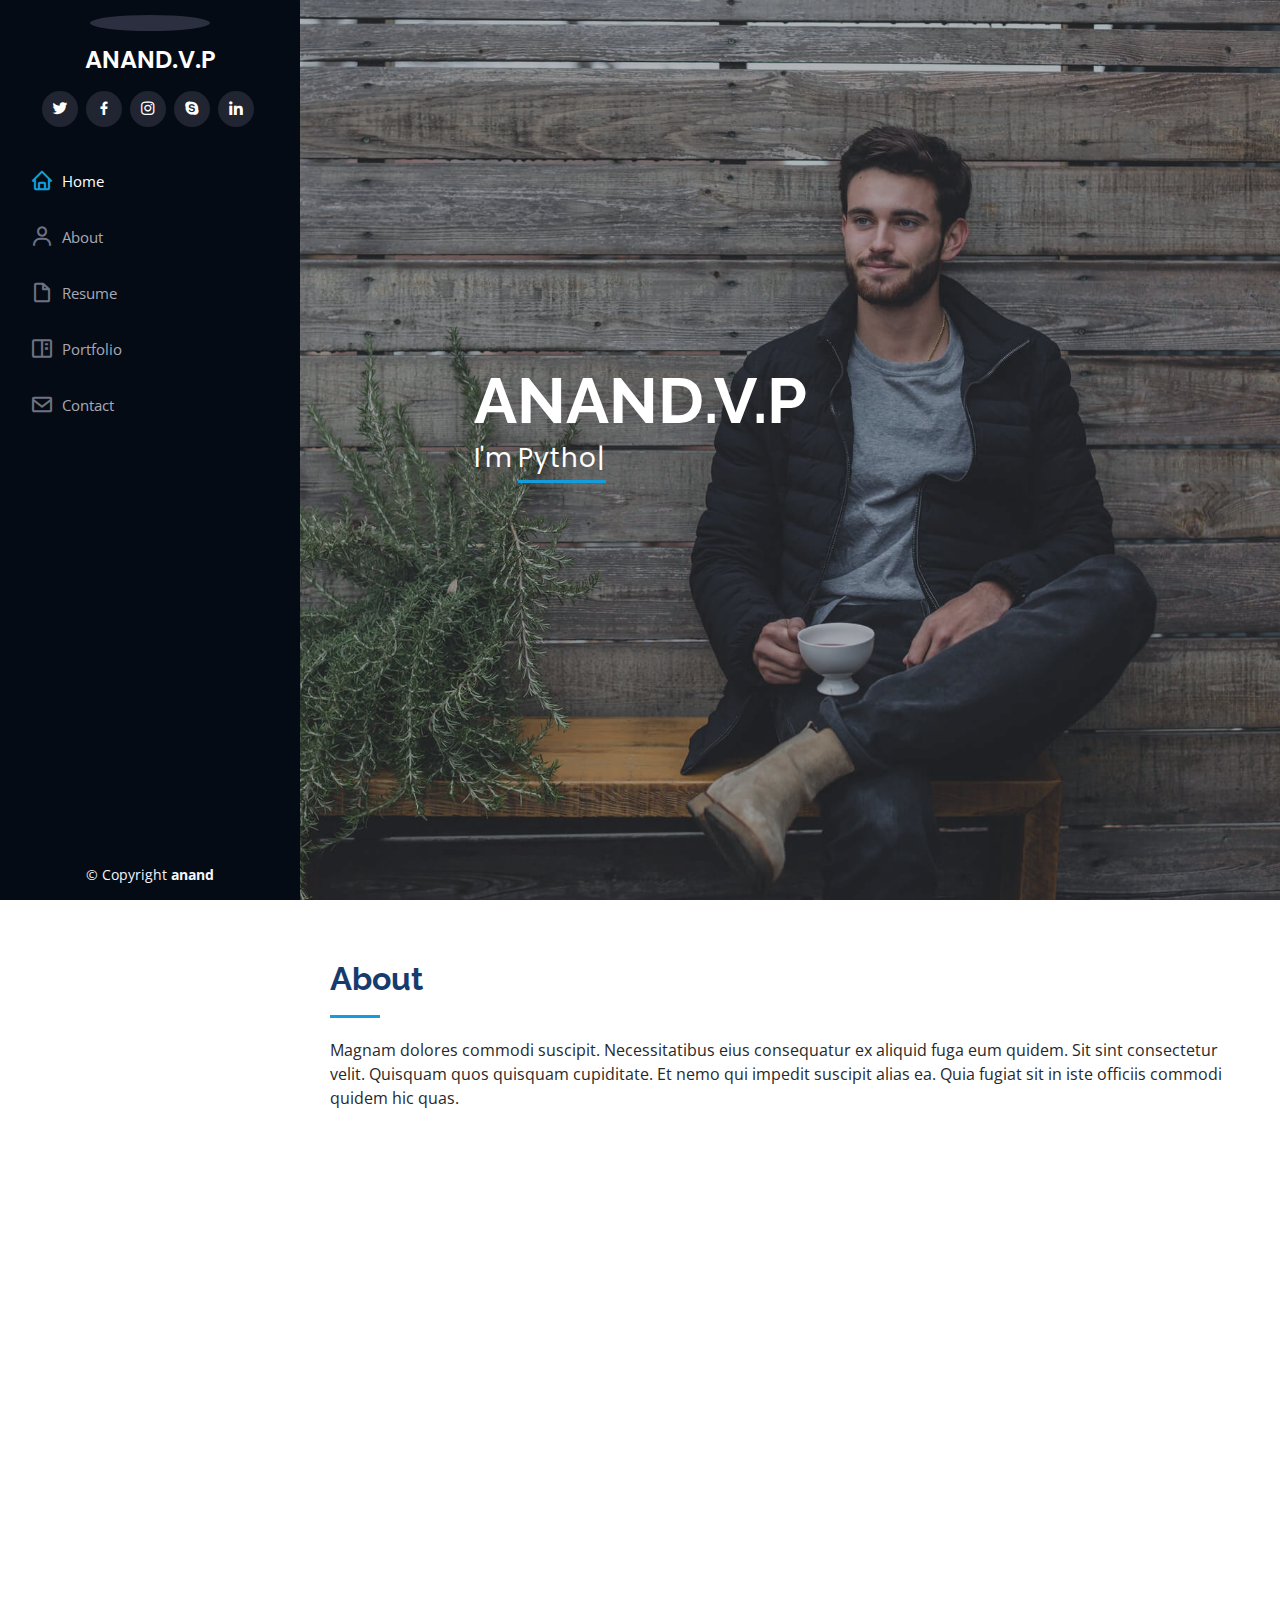
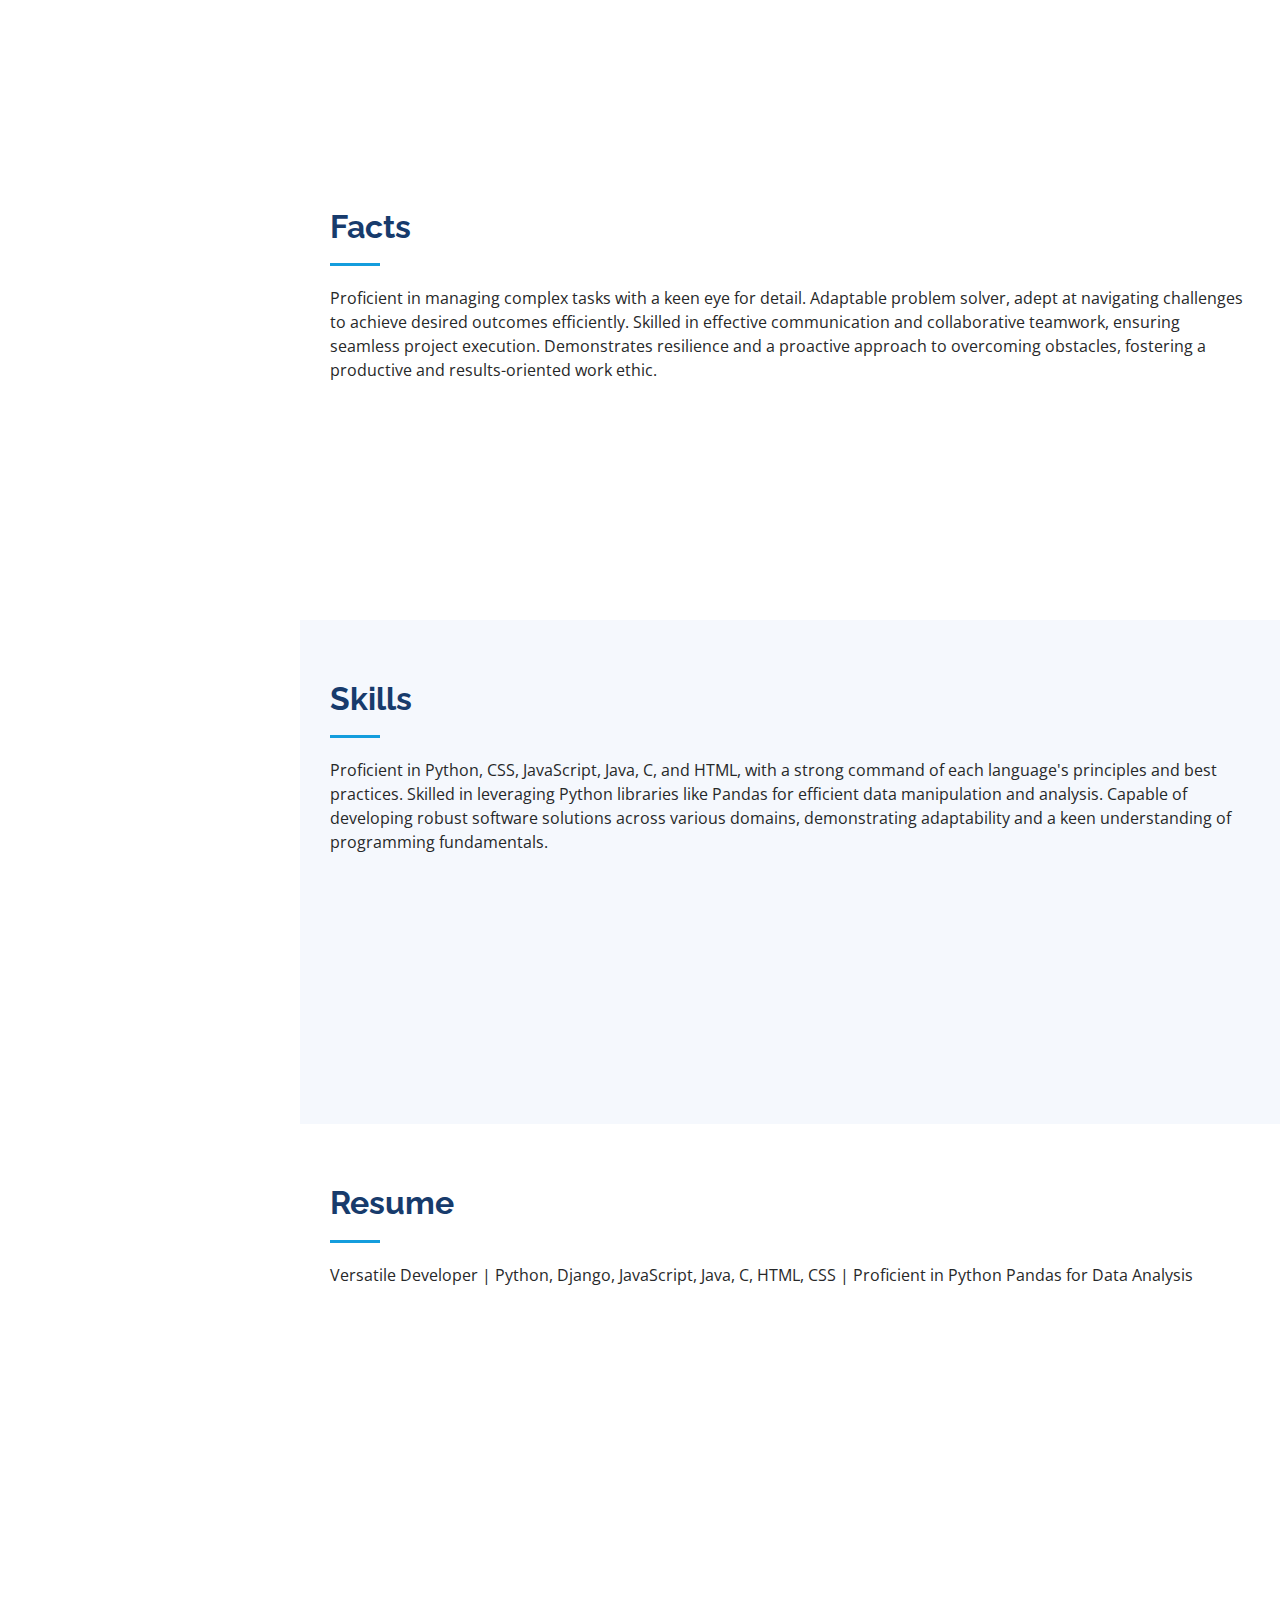
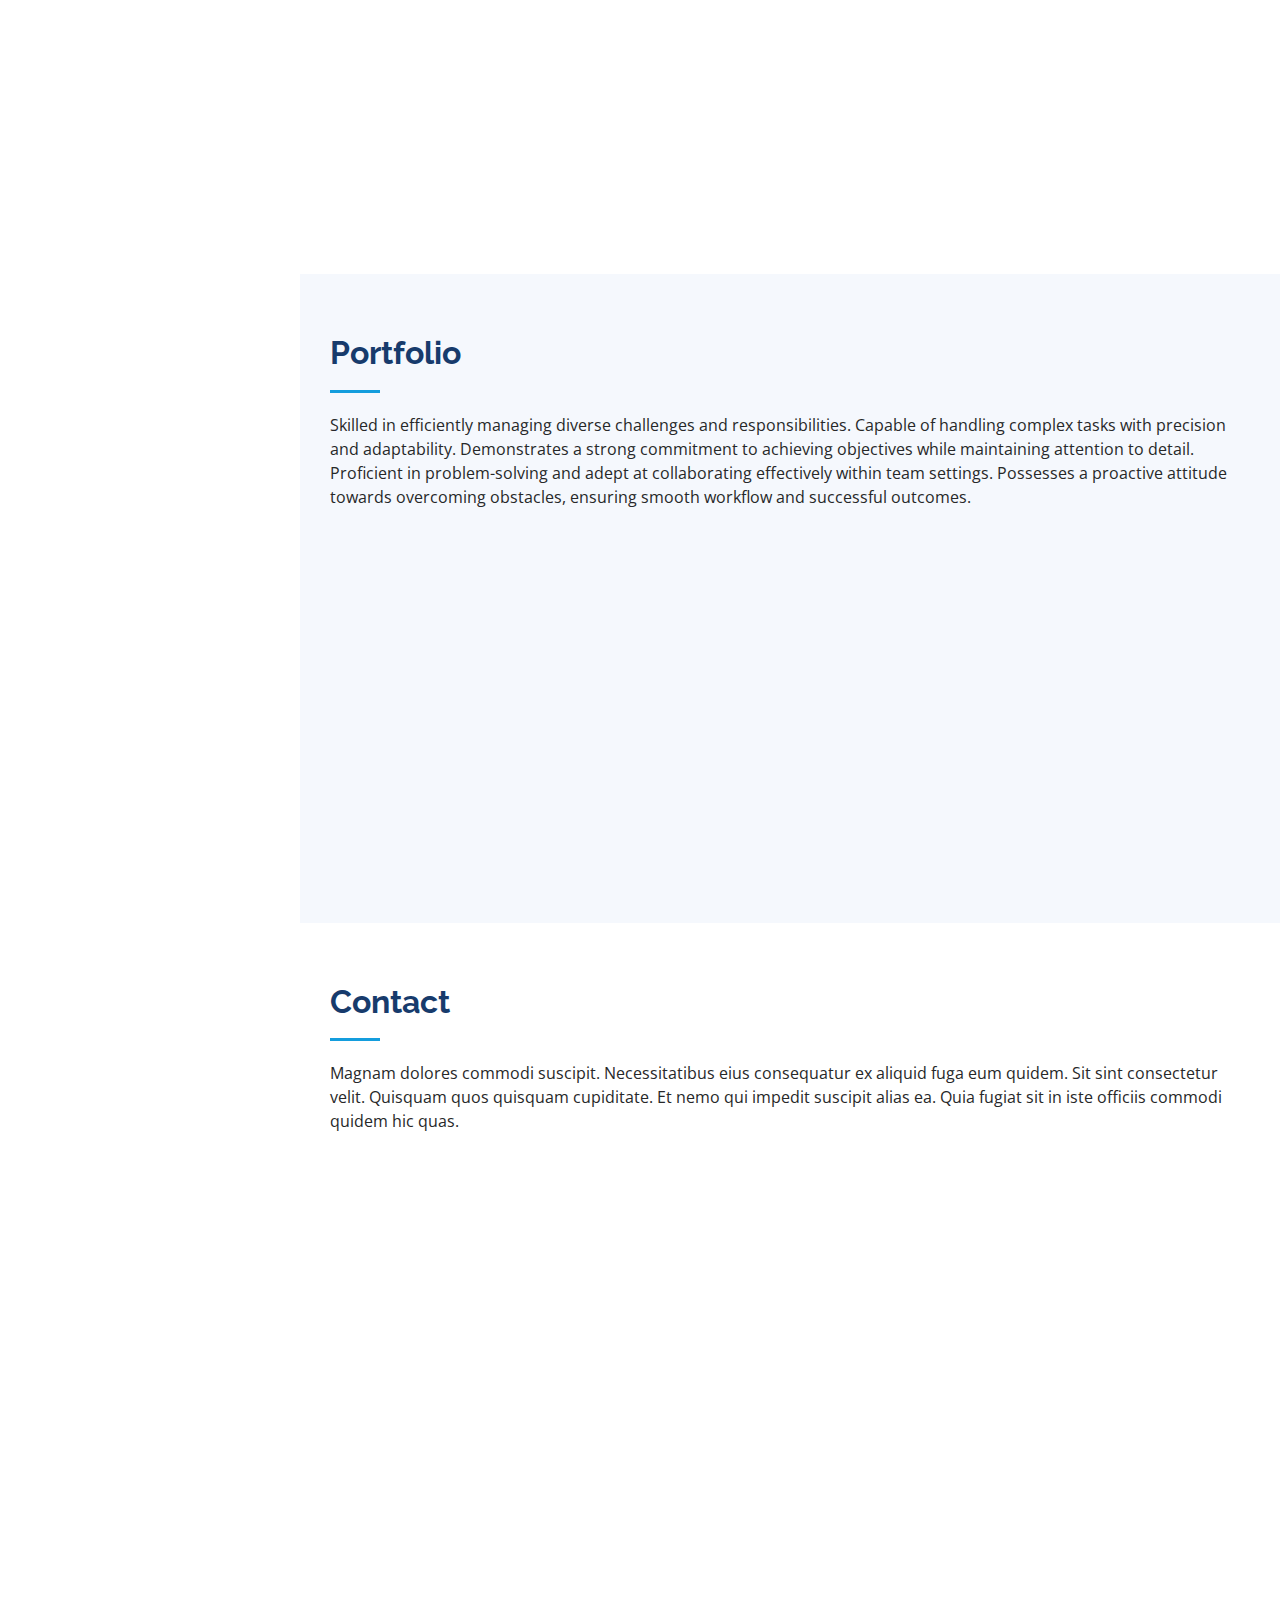
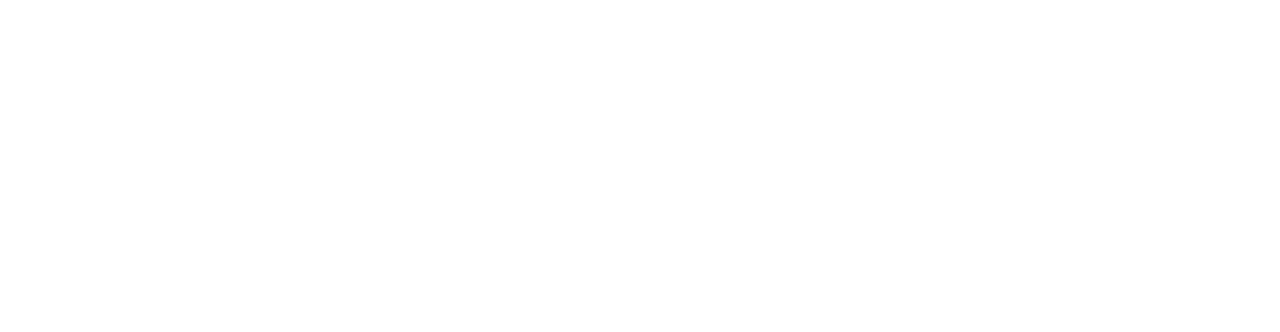
==== commit 19066fcb: "change-contact" ====
--- a/index.html
+++ b/index.html
@@ -46,7 +46,7 @@
     <div class="d-flex flex-column">
 
       <div class="profile">
-        <img src="assets/img/profile-img.jpg" alt="" class="img-fluid rounded-circle">
+        <img src="assets/img/pythonlogo.jpg"alt="" class="img-fluid rounded-circle">
         <h1 class="text-light"><a href="index.html">ANAND.V.P</a></h1>
         <div class="social-links mt-3 text-center">
           <a href="#" class="twitter"><i class="bx bxl-twitter"></i></a>
@@ -63,7 +63,6 @@
           <li><a href="#about" class="nav-link scrollto"><i class="bx bx-user"></i> <span>About</span></a></li>
           <li><a href="#resume" class="nav-link scrollto"><i class="bx bx-file-blank"></i> <span>Resume</span></a></li>
           <li><a href="#portfolio" class="nav-link scrollto"><i class="bx bx-book-content"></i> <span>Portfolio</span></a></li>
-          <li><a href="#services" class="nav-link scrollto"><i class="bx bx-server"></i> <span>Services</span></a></li>
           <li><a href="#contact" class="nav-link scrollto"><i class="bx bx-envelope"></i> <span>Contact</span></a></li>
         </ul>
       </nav><!-- .nav-menu -->
@@ -74,7 +73,7 @@
   <section id="hero" class="d-flex flex-column justify-content-center align-items-center">
     <div class="hero-container" data-aos="fade-in">
       <h1>ANAND.V.P</h1>
-      <p>I'm <span class="typed" data-typed-items=" Developer"></span></p>
+      <p>I'm <span class="typed" data-typed-items=" Python-Developer"></span></p>
     </div>
   </section><!-- End Hero -->
 
@@ -95,29 +94,34 @@
 
         <div class="row">
           <div class="col-lg-4" data-aos="fade-right">
-            <img src="assets/img/profile-img.jpg" class="img-fluid" alt="">
+            <img src="https://d2mk45aasx86xg.cloudfront.net/Python_profiling_8cb4a13c90.webp" class="img-fluid" alt="">
           </div>
           <div class="col-lg-8 pt-4 pt-lg-0 content" data-aos="fade-left">
-            <h3>UI/UX Designer &amp; Web Developer.</h3>
+            <!-- <h3>UI/UX Designer &amp; Python Developer.</h3> -->
+            <h3>Python Developer.</h3>
             <p class="fst-italic">
-              Lorem ipsum dolor sit amet, consectetur adipiscing elit, sed do eiusmod tempor incididunt ut labore et dolore
-              magna aliqua.
+                As a Python developer with two years of hands-on experience,
+                I thrive on crafting elegant solutions to complex problems.
+                My journey into programming began with a passion for creating streamlined, 
+                efficient code that not only functions flawlessly but also scales effortlessly.
+                Through a blend of creative thinking and technical expertise, 
+                I've honed my skills in building robust applications and optimizing existing systems. 
+                I take pride in staying best of the latest industry trends, ensuring that my work aligns with the forefront of technological advancements.
+                My goal is to continue pushing boundaries, innovating, and contributing my expertise to projects that demand precision, creativity, 
+                and a deep understanding of Python's versatile capabilities. 
             </p>
             <div class="row">
               <div class="col-lg-6">
                 <ul>
-                  <li><i class="bi bi-chevron-right"></i> <strong>Birthday:</strong> <span>1 May 1995</span></li>
-                  <li><i class="bi bi-chevron-right"></i> <strong>Website:</strong> <span>www.example.com</span></li>
-                  <li><i class="bi bi-chevron-right"></i> <strong>Phone:</strong> <span>+123 456 7890</span></li>
-                  <li><i class="bi bi-chevron-right"></i> <strong>City:</strong> <span>New York, USA</span></li>
+                  <li><i class="bi bi-chevron-right"></i> <strong>Git:</strong> <span>www.example.com</span></li>
+                  <li><i class="bi bi-chevron-right"></i> <strong>Phone:</strong> <span>+91 8848075231</span></li>
+                  <li><i class="bi bi-chevron-right"></i> <strong>City:</strong> <span>Trivanathapuram, Kerala, India</span></li>
                 </ul>
               </div>
               <div class="col-lg-6">
                 <ul>
-                  <li><i class="bi bi-chevron-right"></i> <strong>Age:</strong> <span>30</span></li>
                   <li><i class="bi bi-chevron-right"></i> <strong>Degree:</strong> <span>Master</span></li>
-                  <li><i class="bi bi-chevron-right"></i> <strong>PhEmailone:</strong> <span>email@example.com</span></li>
-                  <li><i class="bi bi-chevron-right"></i> <strong>Freelance:</strong> <span>Available</span></li>
+                  <li><i class="bi bi-chevron-right"></i> <strong>Email:</strong> <span>mailanandvp@example.com</span></li>
                 </ul>
               </div>
             </div>
@@ -137,43 +141,20 @@
 
         <div class="section-title">
           <h2>Facts</h2>
-          <p>Magnam dolores commodi suscipit. Necessitatibus eius consequatur ex aliquid fuga eum quidem. Sit sint consectetur velit. Quisquam quos quisquam cupiditate. Et nemo qui impedit suscipit alias ea. Quia fugiat sit in iste officiis commodi quidem hic quas.</p>
+          <p>Proficient in managing complex tasks with a keen eye for detail. Adaptable problem solver, adept at navigating challenges to achieve desired outcomes efficiently. Skilled in effective communication and collaborative teamwork, ensuring seamless project execution. Demonstrates resilience and a proactive approach to overcoming obstacles, fostering a productive and results-oriented work ethic.</p>
         </div>
 
         <div class="row no-gutters">
-
-          <div class="col-lg-3 col-md-6 d-md-flex align-items-md-stretch" data-aos="fade-up">
-            <div class="count-box">
-              <i class="bi bi-emoji-smile"></i>
-              <span data-purecounter-start="0" data-purecounter-end="232" data-purecounter-duration="1" class="purecounter"></span>
-              <p><strong>Happy Clients</strong> consequuntur quae</p>
-            </div>
-          </div>
-
           <div class="col-lg-3 col-md-6 d-md-flex align-items-md-stretch" data-aos="fade-up" data-aos-delay="100">
             <div class="count-box">
               <i class="bi bi-journal-richtext"></i>
-              <span data-purecounter-start="0" data-purecounter-end="521" data-purecounter-duration="1" class="purecounter"></span>
+              <span data-purecounter-start="0" data-purecounter-end="2" data-purecounter-duration="1" class="purecounter"></span>
               <p><strong>Projects</strong> adipisci atque cum quia aut</p>
             </div>
           </div>
 
-          <div class="col-lg-3 col-md-6 d-md-flex align-items-md-stretch" data-aos="fade-up" data-aos-delay="200">
-            <div class="count-box">
-              <i class="bi bi-headset"></i>
-              <span data-purecounter-start="0" data-purecounter-end="1453" data-purecounter-duration="1" class="purecounter"></span>
-              <p><strong>Hours Of Support</strong> aut commodi quaerat</p>
-            </div>
-          </div>
-
-          <div class="col-lg-3 col-md-6 d-md-flex align-items-md-stretch" data-aos="fade-up" data-aos-delay="300">
-            <div class="count-box">
-              <i class="bi bi-people"></i>
-              <span data-purecounter-start="0" data-purecounter-end="32" data-purecounter-duration="1" class="purecounter"></span>
-              <p><strong>Hard Workers</strong> rerum asperiores dolor</p>
-            </div>
-          </div>
-
+         
+          
         </div>
 
       </div>
@@ -185,7 +166,10 @@
 
         <div class="section-title">
           <h2>Skills</h2>
-          <p>Magnam dolores commodi suscipit. Necessitatibus eius consequatur ex aliquid fuga eum quidem. Sit sint consectetur velit. Quisquam quos quisquam cupiditate. Et nemo qui impedit suscipit alias ea. Quia fugiat sit in iste officiis commodi quidem hic quas.</p>
+          <p>Proficient in Python, CSS, JavaScript, Java, C, and HTML, with a strong command of each language's principles and best practices. 
+            Skilled in leveraging Python libraries like Pandas for efficient data manipulation and analysis. 
+            Capable of developing robust software solutions across various domains, 
+            demonstrating adaptability and a keen understanding of programming fundamentals.</p>
         </div>
 
         <div class="row skills-content">
@@ -193,23 +177,23 @@
           <div class="col-lg-6" data-aos="fade-up">
 
             <div class="progress">
-              <span class="skill">HTML <i class="val">100%</i></span>
-              <div class="progress-bar-wrap">
-                <div class="progress-bar" role="progressbar" aria-valuenow="100" aria-valuemin="0" aria-valuemax="100"></div>
-              </div>
-            </div>
-
-            <div class="progress">
-              <span class="skill">CSS <i class="val">90%</i></span>
-              <div class="progress-bar-wrap">
-                <div class="progress-bar" role="progressbar" aria-valuenow="90" aria-valuemin="0" aria-valuemax="100"></div>
-              </div>
-            </div>
-
-            <div class="progress">
-              <span class="skill">JavaScript <i class="val">75%</i></span>
-              <div class="progress-bar-wrap">
-                <div class="progress-bar" role="progressbar" aria-valuenow="75" aria-valuemin="0" aria-valuemax="100"></div>
+              <span class="skill">PYTHON <i class="val">100%</i></span>
+              <div class="progress-bar-wrap">
+                <div class="progress-bar" role="progressbar" aria-valuenow="70" aria-valuemin="0" aria-valuemax="100"></div>
+              </div>
+            </div>
+
+            <div class="progress">
+              <span class="skill">CSS <i class="val">100%</i></span>
+              <div class="progress-bar-wrap">
+                <div class="progress-bar" role="progressbar" aria-valuenow="50" aria-valuemin="0" aria-valuemax="100"></div>
+              </div>
+            </div>
+
+            <div class="progress">
+              <span class="skill">JavaScript <i class="val">100%</i></span>
+              <div class="progress-bar-wrap">
+                <div class="progress-bar" role="progressbar" aria-valuenow="50" aria-valuemin="0" aria-valuemax="100"></div>
               </div>
             </div>
 
@@ -218,23 +202,17 @@
           <div class="col-lg-6" data-aos="fade-up" data-aos-delay="100">
 
             <div class="progress">
-              <span class="skill">PHP <i class="val">80%</i></span>
-              <div class="progress-bar-wrap">
-                <div class="progress-bar" role="progressbar" aria-valuenow="80" aria-valuemin="0" aria-valuemax="100"></div>
-              </div>
-            </div>
-
-            <div class="progress">
-              <span class="skill">WordPress/CMS <i class="val">90%</i></span>
-              <div class="progress-bar-wrap">
-                <div class="progress-bar" role="progressbar" aria-valuenow="90" aria-valuemin="0" aria-valuemax="100"></div>
-              </div>
-            </div>
-
-            <div class="progress">
-              <span class="skill">Photoshop <i class="val">55%</i></span>
-              <div class="progress-bar-wrap">
-                <div class="progress-bar" role="progressbar" aria-valuenow="55" aria-valuemin="0" aria-valuemax="100"></div>
+              <span class="skill">JAVA <i class="val">100%</i></span>
+              <div class="progress-bar-wrap">
+                <div class="progress-bar" role="progressbar" aria-valuenow="30" aria-valuemin="0" aria-valuemax="100"></div>
+              </div>
+            </div>
+
+
+            <div class="progress">
+              <span class="skill">DJANGO <i class="val">100%</i></span>
+              <div class="progress-bar-wrap">
+                <div class="progress-bar" role="progressbar" aria-valuenow="70" aria-valuemin="0" aria-valuemax="100"></div>
               </div>
             </div>
 
@@ -251,60 +229,44 @@
 
         <div class="section-title">
           <h2>Resume</h2>
-          <p>Magnam dolores commodi suscipit. Necessitatibus eius consequatur ex aliquid fuga eum quidem. Sit sint consectetur velit. Quisquam quos quisquam cupiditate. Et nemo qui impedit suscipit alias ea. Quia fugiat sit in iste officiis commodi quidem hic quas.</p>
+          <p>Versatile Developer | Python, Django, JavaScript, Java, C, HTML, CSS | Proficient in Python Pandas for Data Analysis</p>
         </div>
 
         <div class="row">
           <div class="col-lg-6" data-aos="fade-up">
             <h3 class="resume-title">Sumary</h3>
             <div class="resume-item pb-0">
-              <h4>Alex Smith</h4>
-              <p><em>Innovative and deadline-driven Graphic Designer with 3+ years of experience designing and developing user-centered digital/print marketing material from initial concept to final, polished deliverable.</em></p>
+              <h4>ANAND.V.P</h4>
+              <p><em>Innovative and deadline-driven 
+                Python Developer with 1+ years of experience designing
+                 and developing from initial concept to final, polished deliverable.</em></p>
               <ul>
-                <li>Portland par 127,Orlando, FL</li>
-                <li>(123) 456-7891</li>
-                <li>alice.barkley@example.com</li>
+                <li>Thiruvanthapuram,Kerala, IN</li>
+                <li>(+91) 8848075231</li>
+                <li>mailanandvp@example.com</li>
+                <li>anandvp92@example.com</li>
               </ul>
             </div>
 
             <h3 class="resume-title">Education</h3>
             <div class="resume-item">
-              <h4>Master of Fine Arts &amp; Graphic Design</h4>
-              <h5>2015 - 2016</h5>
-              <p><em>Rochester Institute of Technology, Rochester, NY</em></p>
-              <p>Qui deserunt veniam. Et sed aliquam labore tempore sed quisquam iusto autem sit. Ea vero voluptatum qui ut dignissimos deleniti nerada porti sand markend</p>
-            </div>
-            <div class="resume-item">
-              <h4>Bachelor of Fine Arts &amp; Graphic Design</h4>
-              <h5>2010 - 2014</h5>
-              <p><em>Rochester Institute of Technology, Rochester, NY</em></p>
-              <p>Quia nobis sequi est occaecati aut. Repudiandae et iusto quae reiciendis et quis Eius vel ratione eius unde vitae rerum voluptates asperiores voluptatem Earum molestiae consequatur neque etlon sader mart dila</p>
-            </div>
+              <h4>Master of Physics</h4>
+              <h5>2014 - 2017</h5>
+              <p><em>MG-College, Thiruvanthapuram, India</em></p>
+            </div>
+            
           </div>
           <div class="col-lg-6" data-aos="fade-up" data-aos-delay="100">
             <h3 class="resume-title">Professional Experience</h3>
             <div class="resume-item">
-              <h4>Senior graphic design specialist</h4>
-              <h5>2019 - Present</h5>
-              <p><em>Experion, New York, NY </em></p>
-              <ul>
-                <li>Lead in the design, development, and implementation of the graphic, layout, and production communication materials</li>
-                <li>Delegate tasks to the 7 members of the design team and provide counsel on all aspects of the project. </li>
-                <li>Supervise the assessment of all graphic materials in order to ensure quality and accuracy of the design</li>
-                <li>Oversee the efficient use of production project budgets ranging from $2,000 - $25,000</li>
-              </ul>
-            </div>
-            <div class="resume-item">
-              <h4>Graphic design specialist</h4>
-              <h5>2017 - 2018</h5>
-              <p><em>Stepping Stone Advertising, New York, NY</em></p>
-              <ul>
-                <li>Developed numerous marketing programs (logos, brochures,infographics, presentations, and advertisements).</li>
-                <li>Managed up to 5 projects or tasks at a given time while under pressure</li>
-                <li>Recommended and consulted with clients on the most appropriate graphic design</li>
-                <li>Created 4+ design presentations and proposals a month for clients and account managers</li>
-              </ul>
-            </div>
+              <h4>Python Developer</h4>
+              <h5>2021 - Present</h5>
+              <p><em>Standout It Solutions, Technopark, Thiruvanthapuram, Kerala </em></p>
+         
+                <p><em>Seasoned professional with over a year of hands-on experience specializing in Python development. Proficient in creating robust, scalable solutions using Python programming. Skilled in leveraging Python's diverse libraries and frameworks to develop applications that meet both functional and business requirements. Adept at problem-solving and implementing efficient coding practices, consistently delivering high-quality code. Possesses a strong grasp of software development methodologies, contributing to the creation of streamlined and innovative solutions.</em></p>
+            
+            </div>
+            
           </div>
         </div>
 
@@ -317,14 +279,13 @@
 
         <div class="section-title">
           <h2>Portfolio</h2>
-          <p>Magnam dolores commodi suscipit. Necessitatibus eius consequatur ex aliquid fuga eum quidem. Sit sint consectetur velit. Quisquam quos quisquam cupiditate. Et nemo qui impedit suscipit alias ea. Quia fugiat sit in iste officiis commodi quidem hic quas.</p>
+          <p>Skilled in efficiently managing diverse challenges and responsibilities. Capable of handling complex tasks with precision and adaptability. Demonstrates a strong commitment to achieving objectives while maintaining attention to detail. Proficient in problem-solving and adept at collaborating effectively within team settings. Possesses a proactive attitude towards overcoming obstacles, ensuring smooth workflow and successful outcomes.</p>
         </div>
 
         <div class="row" data-aos="fade-up">
           <div class="col-lg-12 d-flex justify-content-center">
             <ul id="portfolio-flters">
               <li data-filter="*" class="filter-active">All</li>
-              <li data-filter=".filter-app">App</li>
               <li data-filter=".filter-card">Card</li>
               <li data-filter=".filter-web">Web</li>
             </ul>
@@ -333,76 +294,7 @@
 
         <div class="row portfolio-container" data-aos="fade-up" data-aos-delay="100">
 
-          <div class="col-lg-4 col-md-6 portfolio-item filter-app">
-            <div class="portfolio-wrap">
-              <img src="assets/img/portfolio/portfolio-1.jpg" class="img-fluid" alt="">
-              <div class="portfolio-links">
-                <a href="assets/img/portfolio/portfolio-1.jpg" data-gallery="portfolioGallery" class="portfolio-lightbox" title="App 1"><i class="bx bx-plus"></i></a>
-                <a href="portfolio-details.html" title="More Details"><i class="bx bx-link"></i></a>
-              </div>
-            </div>
-          </div>
-
-          <div class="col-lg-4 col-md-6 portfolio-item filter-web">
-            <div class="portfolio-wrap">
-              <img src="assets/img/portfolio/portfolio-2.jpg" class="img-fluid" alt="">
-              <div class="portfolio-links">
-                <a href="assets/img/portfolio/portfolio-2.jpg" data-gallery="portfolioGallery" class="portfolio-lightbox" title="Web 3"><i class="bx bx-plus"></i></a>
-                <a href="portfolio-details.html" title="More Details"><i class="bx bx-link"></i></a>
-              </div>
-            </div>
-          </div>
-
-          <div class="col-lg-4 col-md-6 portfolio-item filter-app">
-            <div class="portfolio-wrap">
-              <img src="assets/img/portfolio/portfolio-3.jpg" class="img-fluid" alt="">
-              <div class="portfolio-links">
-                <a href="assets/img/portfolio/portfolio-3.jpg" data-gallery="portfolioGallery" class="portfolio-lightbox" title="App 2"><i class="bx bx-plus"></i></a>
-                <a href="portfolio-details.html" title="More Details"><i class="bx bx-link"></i></a>
-              </div>
-            </div>
-          </div>
-
-          <div class="col-lg-4 col-md-6 portfolio-item filter-card">
-            <div class="portfolio-wrap">
-              <img src="assets/img/portfolio/portfolio-4.jpg" class="img-fluid" alt="">
-              <div class="portfolio-links">
-                <a href="assets/img/portfolio/portfolio-4.jpg" data-gallery="portfolioGallery" class="portfolio-lightbox" title="Card 2"><i class="bx bx-plus"></i></a>
-                <a href="portfolio-details.html" title="More Details"><i class="bx bx-link"></i></a>
-              </div>
-            </div>
-          </div>
-
-          <div class="col-lg-4 col-md-6 portfolio-item filter-web">
-            <div class="portfolio-wrap">
-              <img src="assets/img/portfolio/portfolio-5.jpg" class="img-fluid" alt="">
-              <div class="portfolio-links">
-                <a href="assets/img/portfolio/portfolio-5.jpg" data-gallery="portfolioGallery" class="portfolio-lightbox" title="Web 2"><i class="bx bx-plus"></i></a>
-                <a href="portfolio-details.html" title="More Details"><i class="bx bx-link"></i></a>
-              </div>
-            </div>
-          </div>
-
-          <div class="col-lg-4 col-md-6 portfolio-item filter-app">
-            <div class="portfolio-wrap">
-              <img src="assets/img/portfolio/portfolio-6.jpg" class="img-fluid" alt="">
-              <div class="portfolio-links">
-                <a href="assets/img/portfolio/portfolio-6.jpg" data-gallery="portfolioGallery" class="portfolio-lightbox" title="App 3"><i class="bx bx-plus"></i></a>
-                <a href="portfolio-details.html" title="More Details"><i class="bx bx-link"></i></a>
-              </div>
-            </div>
-          </div>
-
-          <div class="col-lg-4 col-md-6 portfolio-item filter-card">
-            <div class="portfolio-wrap">
-              <img src="assets/img/portfolio/portfolio-7.jpg" class="img-fluid" alt="">
-              <div class="portfolio-links">
-                <a href="assets/img/portfolio/portfolio-7.jpg" data-gallery="portfolioGallery" class="portfolio-lightbox" title="Card 1"><i class="bx bx-plus"></i></a>
-                <a href="portfolio-details.html" title="More Details"><i class="bx bx-link"></i></a>
-              </div>
-            </div>
-          </div>
-
+       
           <div class="col-lg-4 col-md-6 portfolio-item filter-card">
             <div class="portfolio-wrap">
               <img src="assets/img/portfolio/portfolio-8.jpg" class="img-fluid" alt="">
@@ -428,137 +320,9 @@
       </div>
     </section><!-- End Portfolio Section -->
 
-    <!-- ======= Services Section ======= -->
-    <section id="services" class="services">
-      <div class="container">
-
-        <div class="section-title">
-          <h2>Services</h2>
-          <p>Magnam dolores commodi suscipit. Necessitatibus eius consequatur ex aliquid fuga eum quidem. Sit sint consectetur velit. Quisquam quos quisquam cupiditate. Et nemo qui impedit suscipit alias ea. Quia fugiat sit in iste officiis commodi quidem hic quas.</p>
-        </div>
-
-        <div class="row">
-          <div class="col-lg-4 col-md-6 icon-box" data-aos="fade-up">
-            <div class="icon"><i class="bi bi-briefcase"></i></div>
-            <h4 class="title"><a href="">Lorem Ipsum</a></h4>
-            <p class="description">Voluptatum deleniti atque corrupti quos dolores et quas molestias excepturi sint occaecati cupiditate non provident</p>
-          </div>
-          <div class="col-lg-4 col-md-6 icon-box" data-aos="fade-up" data-aos-delay="100">
-            <div class="icon"><i class="bi bi-card-checklist"></i></div>
-            <h4 class="title"><a href="">Dolor Sitema</a></h4>
-            <p class="description">Minim veniam, quis nostrud exercitation ullamco laboris nisi ut aliquip ex ea commodo consequat tarad limino ata</p>
-          </div>
-          <div class="col-lg-4 col-md-6 icon-box" data-aos="fade-up" data-aos-delay="200">
-            <div class="icon"><i class="bi bi-bar-chart"></i></div>
-            <h4 class="title"><a href="">Sed ut perspiciatis</a></h4>
-            <p class="description">Duis aute irure dolor in reprehenderit in voluptate velit esse cillum dolore eu fugiat nulla pariatur</p>
-          </div>
-          <div class="col-lg-4 col-md-6 icon-box" data-aos="fade-up" data-aos-delay="300">
-            <div class="icon"><i class="bi bi-binoculars"></i></div>
-            <h4 class="title"><a href="">Magni Dolores</a></h4>
-            <p class="description">Excepteur sint occaecat cupidatat non proident, sunt in culpa qui officia deserunt mollit anim id est laborum</p>
-          </div>
-          <div class="col-lg-4 col-md-6 icon-box" data-aos="fade-up" data-aos-delay="400">
-            <div class="icon"><i class="bi bi-brightness-high"></i></div>
-            <h4 class="title"><a href="">Nemo Enim</a></h4>
-            <p class="description">At vero eos et accusamus et iusto odio dignissimos ducimus qui blanditiis praesentium voluptatum deleniti atque</p>
-          </div>
-          <div class="col-lg-4 col-md-6 icon-box" data-aos="fade-up" data-aos-delay="500">
-            <div class="icon"><i class="bi bi-calendar4-week"></i></div>
-            <h4 class="title"><a href="">Eiusmod Tempor</a></h4>
-            <p class="description">Et harum quidem rerum facilis est et expedita distinctio. Nam libero tempore, cum soluta nobis est eligendi</p>
-          </div>
-        </div>
-
-      </div>
-    </section><!-- End Services Section -->
-
-    <!-- ======= Testimonials Section ======= -->
-    <section id="testimonials" class="testimonials section-bg">
-      <div class="container">
-
-        <div class="section-title">
-          <h2>Testimonials</h2>
-          <p>Magnam dolores commodi suscipit. Necessitatibus eius consequatur ex aliquid fuga eum quidem. Sit sint consectetur velit. Quisquam quos quisquam cupiditate. Et nemo qui impedit suscipit alias ea. Quia fugiat sit in iste officiis commodi quidem hic quas.</p>
-        </div>
-
-        <div class="testimonials-slider swiper" data-aos="fade-up" data-aos-delay="100">
-          <div class="swiper-wrapper">
-
-            <div class="swiper-slide">
-              <div class="testimonial-item" data-aos="fade-up">
-                <p>
-                  <i class="bx bxs-quote-alt-left quote-icon-left"></i>
-                  Proin iaculis purus consequat sem cure digni ssim donec porttitora entum suscipit rhoncus. Accusantium quam, ultricies eget id, aliquam eget nibh et. Maecen aliquam, risus at semper.
-                  <i class="bx bxs-quote-alt-right quote-icon-right"></i>
-                </p>
-                <img src="assets/img/testimonials/testimonials-1.jpg" class="testimonial-img" alt="">
-                <h3>Saul Goodman</h3>
-                <h4>Ceo &amp; Founder</h4>
-              </div>
-            </div><!-- End testimonial item -->
-
-            <div class="swiper-slide">
-              <div class="testimonial-item" data-aos="fade-up" data-aos-delay="100">
-                <p>
-                  <i class="bx bxs-quote-alt-left quote-icon-left"></i>
-                  Export tempor illum tamen malis malis eram quae irure esse labore quem cillum quid cillum eram malis quorum velit fore eram velit sunt aliqua noster fugiat irure amet legam anim culpa.
-                  <i class="bx bxs-quote-alt-right quote-icon-right"></i>
-                </p>
-                <img src="assets/img/testimonials/testimonials-2.jpg" class="testimonial-img" alt="">
-                <h3>Sara Wilsson</h3>
-                <h4>Designer</h4>
-              </div>
-            </div><!-- End testimonial item -->
-
-            <div class="swiper-slide">
-              <div class="testimonial-item" data-aos="fade-up" data-aos-delay="200">
-                <p>
-                  <i class="bx bxs-quote-alt-left quote-icon-left"></i>
-                  Enim nisi quem export duis labore cillum quae magna enim sint quorum nulla quem veniam duis minim tempor labore quem eram duis noster aute amet eram fore quis sint minim.
-                  <i class="bx bxs-quote-alt-right quote-icon-right"></i>
-                </p>
-                <img src="assets/img/testimonials/testimonials-3.jpg" class="testimonial-img" alt="">
-                <h3>Jena Karlis</h3>
-                <h4>Store Owner</h4>
-              </div>
-            </div><!-- End testimonial item -->
-
-            <div class="swiper-slide">
-              <div class="testimonial-item" data-aos="fade-up" data-aos-delay="300">
-                <p>
-                  <i class="bx bxs-quote-alt-left quote-icon-left"></i>
-                  Fugiat enim eram quae cillum dolore dolor amet nulla culpa multos export minim fugiat minim velit minim dolor enim duis veniam ipsum anim magna sunt elit fore quem dolore labore illum veniam.
-                  <i class="bx bxs-quote-alt-right quote-icon-right"></i>
-                </p>
-                <img src="assets/img/testimonials/testimonials-4.jpg" class="testimonial-img" alt="">
-                <h3>Matt Brandon</h3>
-                <h4>Freelancer</h4>
-              </div>
-            </div><!-- End testimonial item -->
-
-            <div class="swiper-slide">
-              <div class="testimonial-item" data-aos="fade-up" data-aos-delay="400">
-                <p>
-                  <i class="bx bxs-quote-alt-left quote-icon-left"></i>
-                  Quis quorum aliqua sint quem legam fore sunt eram irure aliqua veniam tempor noster veniam enim culpa labore duis sunt culpa nulla illum cillum fugiat legam esse veniam culpa fore nisi cillum quid.
-                  <i class="bx bxs-quote-alt-right quote-icon-right"></i>
-                </p>
-                <img src="assets/img/testimonials/testimonials-5.jpg" class="testimonial-img" alt="">
-                <h3>John Larson</h3>
-                <h4>Entrepreneur</h4>
-              </div>
-            </div><!-- End testimonial item -->
-
-          </div>
-          <div class="swiper-pagination"></div>
-        </div>
-
-      </div>
-    </section><!-- End Testimonials Section -->
-
+    
     <!-- ======= Contact Section ======= -->
-    <section id="contact" class="contact">
+    <section id="contact" class="contact" >
       <div class="container">
 
         <div class="section-title">
@@ -573,54 +337,25 @@
               <div class="address">
                 <i class="bi bi-geo-alt"></i>
                 <h4>Location:</h4>
-                <p>A108 Adam Street, New York, NY 535022</p>
+                <p>Thiruvanthapuram, Kerala, India 695017</p>
               </div>
 
               <div class="email">
                 <i class="bi bi-envelope"></i>
                 <h4>Email:</h4>
-                <p>info@example.com</p>
+                <p>mailanandvp92@gmail.com</p>
               </div>
 
               <div class="phone">
                 <i class="bi bi-phone"></i>
                 <h4>Call:</h4>
-                <p>+1 5589 55488 55s</p>
-              </div>
-
-              <iframe src="https://www.google.com/maps/embed?pb=!1m14!1m8!1m3!1d12097.433213460943!2d-74.0062269!3d40.7101282!3m2!1i1024!2i768!4f13.1!3m3!1m2!1s0x0%3A0xb89d1fe6bc499443!2sDowntown+Conference+Center!5e0!3m2!1smk!2sbg!4v1539943755621" frameborder="0" style="border:0; width: 100%; height: 290px;" allowfullscreen></iframe>
-            </div>
-
-          </div>
-
-          <div class="col-lg-7 mt-5 mt-lg-0 d-flex align-items-stretch">
-            <form action="forms/contact.php" method="post" role="form" class="php-email-form">
-              <div class="row">
-                <div class="form-group col-md-6">
-                  <label for="name">Your Name</label>
-                  <input type="text" name="name" class="form-control" id="name" required>
-                </div>
-                <div class="form-group col-md-6">
-                  <label for="name">Your Email</label>
-                  <input type="email" class="form-control" name="email" id="email" required>
-                </div>
-              </div>
-              <div class="form-group">
-                <label for="name">Subject</label>
-                <input type="text" class="form-control" name="subject" id="subject" required>
-              </div>
-              <div class="form-group">
-                <label for="name">Message</label>
-                <textarea class="form-control" name="message" rows="10" required></textarea>
-              </div>
-              <div class="my-3">
-                <div class="loading">Loading</div>
-                <div class="error-message"></div>
-                <div class="sent-message">Your message has been sent. Thank you!</div>
-              </div>
-              <div class="text-center"><button type="submit">Send Message</button></div>
-            </form>
-          </div>
+                <p>+91 8848075231</p>
+              </div>
+
+              <iframe src="https://www.google.com/maps/embed?pb=!1m18!1m12!1m3!1d7890.930986583604!2d76.90992369441612!3d8.551156715969272!2m3!1f0!2f0!3f0!3m2!1i1024!2i768!4f13.1!3m3!1m2!1s0x3b05becc3ff21c97%3A0x75f34bd3265ce17e!2sSreekariyam%2C%20Thiruvananthapuram%2C%20Kerala!5e0!3m2!1sen!2sin!4v1703082373628!5m2!1sen!2sin" width="450" height="300" style="border:0;" allowfullscreen="" loading="lazy" referrerpolicy="no-referrer-when-downgrade"></iframe>           
+             </div>
+
+          </div>         
 
         </div>
 
@@ -633,15 +368,8 @@
   <footer id="footer">
     <div class="container">
       <div class="copyright">
-        &copy; Copyright <strong><span>iPortfolio</span></strong>
-      </div>
-      <div class="credits">
-        <!-- All the links in the footer should remain intact. -->
-        <!-- You can delete the links only if you purchased the pro version. -->
-        <!-- Licensing information: https://bootstrapmade.com/license/ -->
-        <!-- Purchase the pro version with working PHP/AJAX contact form: https://bootstrapmade.com/iportfolio-bootstrap-portfolio-websites-template/ -->
-        Designed by <a href="https://bootstrapmade.com/">BootstrapMade</a>
-      </div>
+        &copy; Copyright <strong><span>anand</span></strong>
+      </div>     
     </div>
   </footer><!-- End  Footer -->
 
@@ -663,4 +391,4 @@
 
 </body>
 
-</html>+</html>
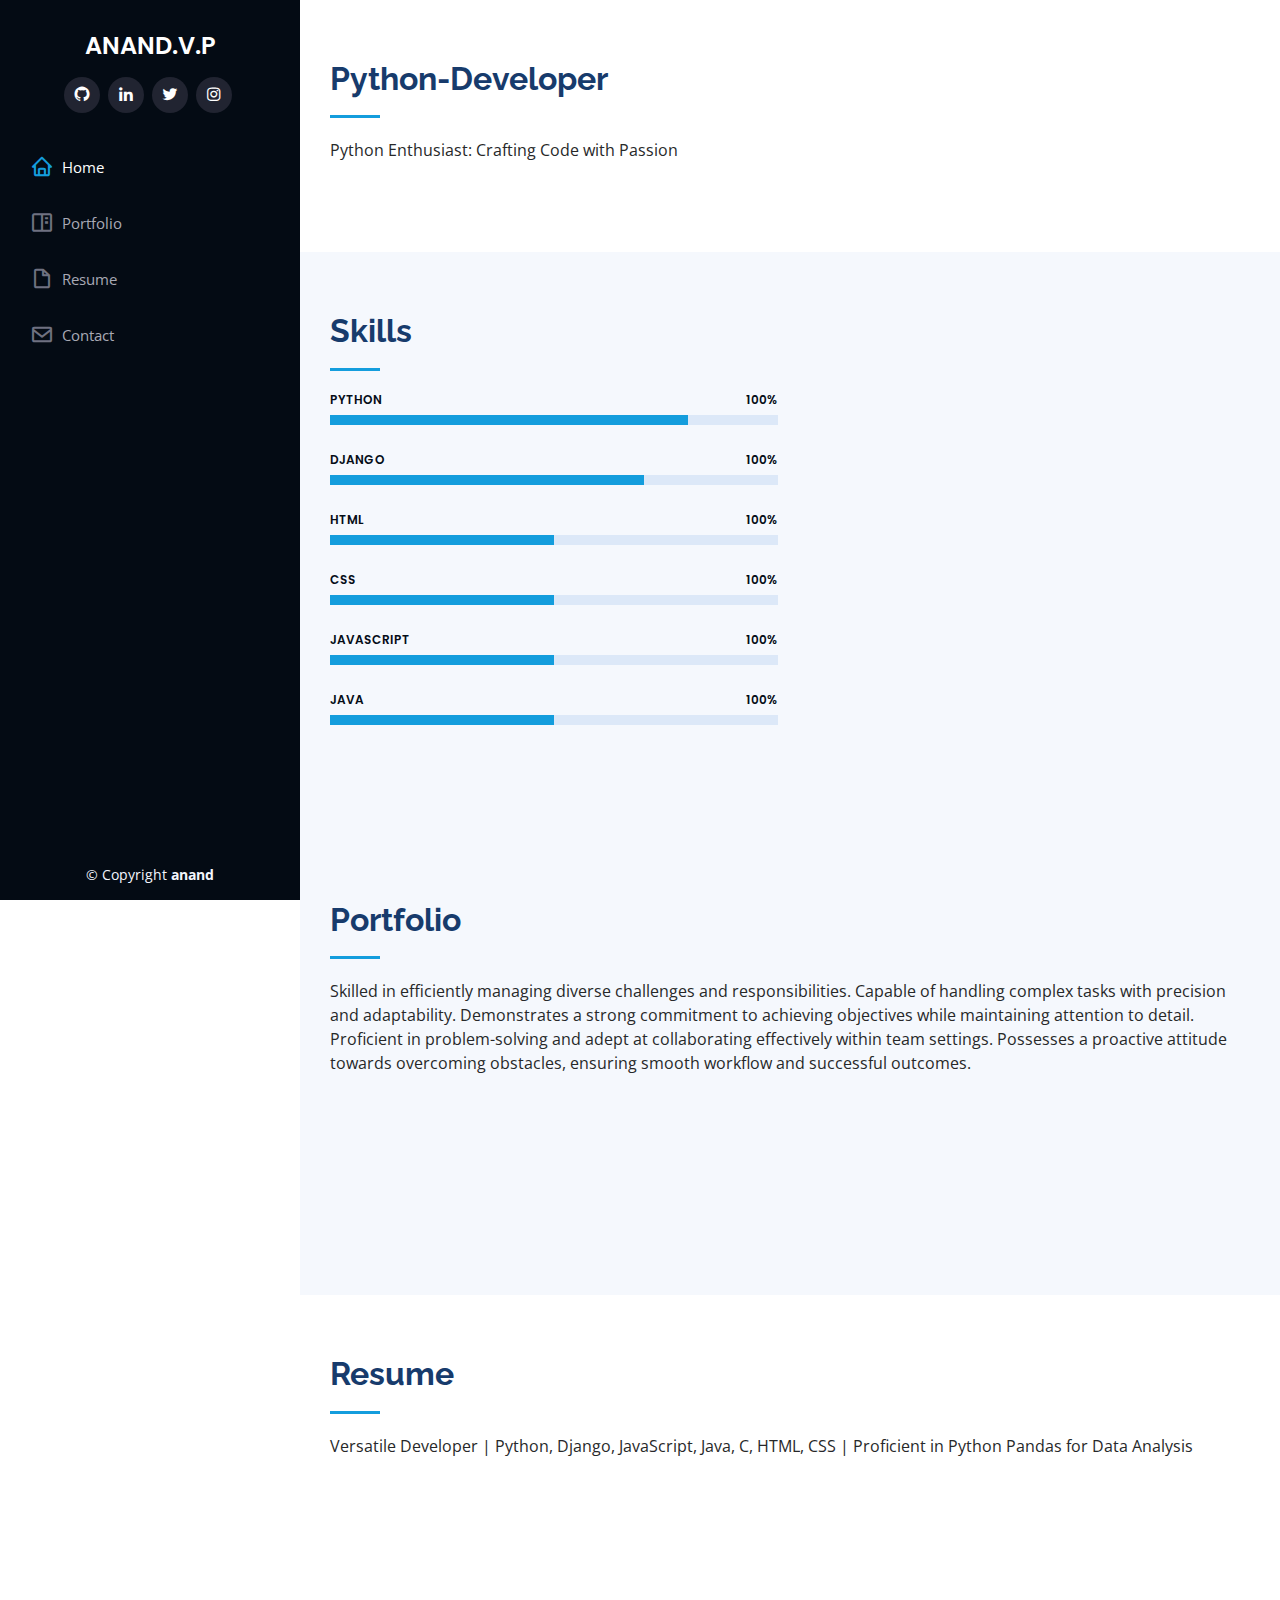
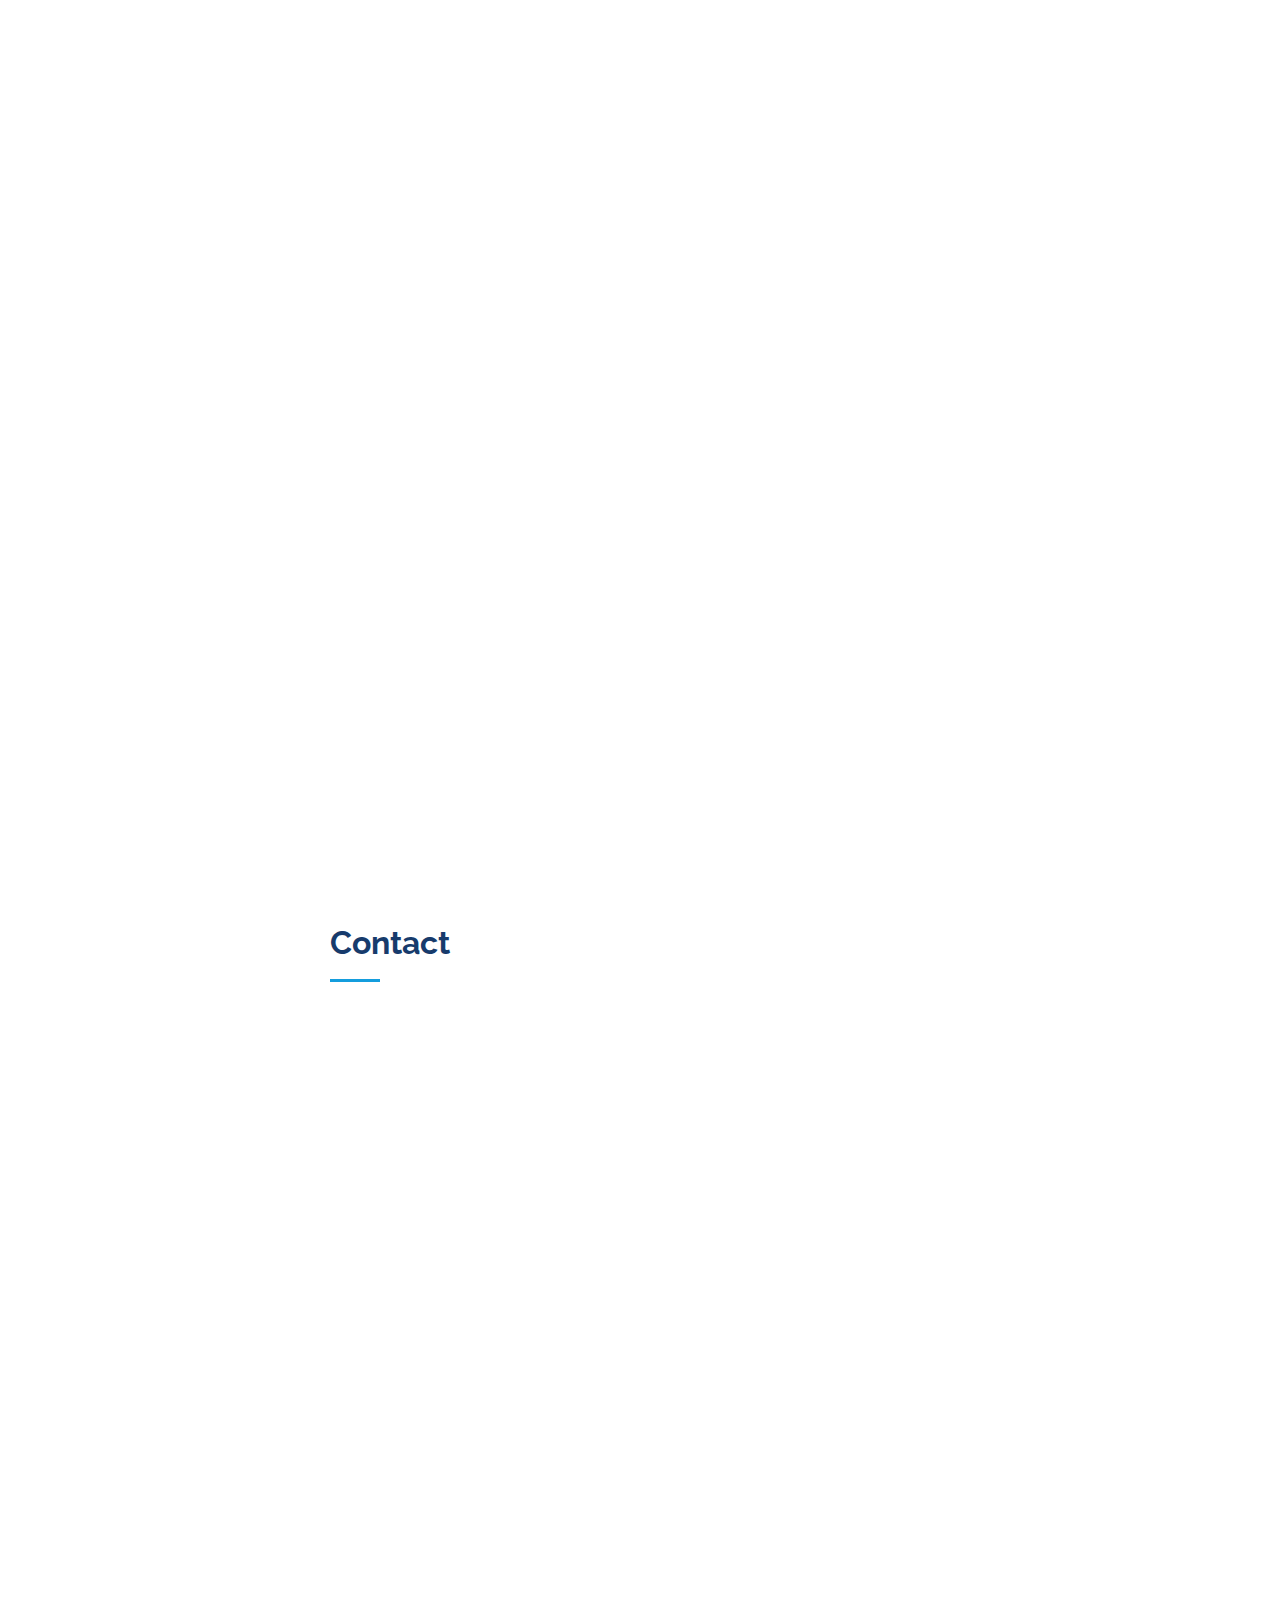
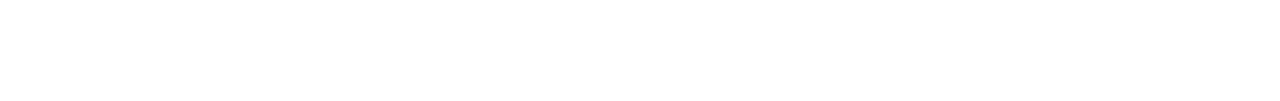
==== commit 596474e9: "mapupdate" ====
--- a/index.html
+++ b/index.html
@@ -44,25 +44,21 @@
   <!-- ======= Header ======= -->
   <header id="header">
     <div class="d-flex flex-column">
-
       <div class="profile">
-        <img src="assets/img/pythonlogo.jpg"alt="" class="img-fluid rounded-circle">
-        <h1 class="text-light"><a href="index.html">ANAND.V.P</a></h1>
+        <h1 class="text-light" style="padding-top: 2rem;"><a href="index.html">ANAND.V.P</a></h1>
         <div class="social-links mt-3 text-center">
-          <a href="#" class="twitter"><i class="bx bxl-twitter"></i></a>
-          <a href="#" class="facebook"><i class="bx bxl-facebook"></i></a>
-          <a href="#" class="instagram"><i class="bx bxl-instagram"></i></a>
-          <a href="#" class="google-plus"><i class="bx bxl-skype"></i></a>
-          <a href="#" class="linkedin"><i class="bx bxl-linkedin"></i></a>
+          <a href="https://github.com/Anandvp92/" class="github"><i class="bx bxl-github"></i></a>
+          <a href="https://linkedin.com/in/anand-v-p-89a73320b" class="linkedin"><i class="bx bxl-linkedin"></i></a>
+          <a href="https://twitter.com/meAnandvp" class="twitter"><i class="bx bxl-twitter"></i></a>
+          <a href="https://www.instagram.com/spike_spiegel_00" class="instagram"><i class="bx bxl-instagram"></i></a>
         </div>
       </div>
 
       <nav id="navbar" class="nav-menu navbar">
         <ul>
-          <li><a href="#hero" class="nav-link scrollto active"><i class="bx bx-home"></i> <span>Home</span></a></li>
-          <li><a href="#about" class="nav-link scrollto"><i class="bx bx-user"></i> <span>About</span></a></li>
+          <li><a href="#home" class="nav-link scrollto active"><i class="bx bx-home"></i> <span>Home</span></a></li>
+          <li><a href="#portfolio" class="nav-link scrollto"><i class="bx bx-book-content"></i> <span>Portfolio</span></a></li>
           <li><a href="#resume" class="nav-link scrollto"><i class="bx bx-file-blank"></i> <span>Resume</span></a></li>
-          <li><a href="#portfolio" class="nav-link scrollto"><i class="bx bx-book-content"></i> <span>Portfolio</span></a></li>
           <li><a href="#contact" class="nav-link scrollto"><i class="bx bx-envelope"></i> <span>Contact</span></a></li>
         </ul>
       </nav><!-- .nav-menu -->
@@ -70,95 +66,24 @@
   </header><!-- End Header -->
 
   <!-- ======= Hero Section ======= -->
-  <section id="hero" class="d-flex flex-column justify-content-center align-items-center">
+  <!-- <section id="hero" class="d-flex flex-column justify-content-center align-items-center">
     <div class="hero-container" data-aos="fade-in">
       <h1>ANAND.V.P</h1>
       <p>I'm <span class="typed" data-typed-items=" Python-Developer"></span></p>
-    </div>
-  </section><!-- End Hero -->
+    </div> -->
+  <!-- </section>End Hero -->
 
   <main id="main">
 
     <!-- ======= About Section ======= -->
-    <section id="about" class="about">
-      <div class="container">
-
-        <div class="section-title">
-          <h2>About</h2>
-          <p>Magnam dolores commodi suscipit. 
-            Necessitatibus eius consequatur ex aliquid fuga eum quidem. 
-            Sit sint consectetur velit. Quisquam quos quisquam cupiditate.
-             Et nemo qui impedit suscipit alias ea. 
-             Quia fugiat sit in iste officiis commodi quidem hic quas.</p>
-        </div>
-
-        <div class="row">
-          <div class="col-lg-4" data-aos="fade-right">
-            <img src="https://d2mk45aasx86xg.cloudfront.net/Python_profiling_8cb4a13c90.webp" class="img-fluid" alt="">
-          </div>
-          <div class="col-lg-8 pt-4 pt-lg-0 content" data-aos="fade-left">
-            <!-- <h3>UI/UX Designer &amp; Python Developer.</h3> -->
-            <h3>Python Developer.</h3>
-            <p class="fst-italic">
-                As a Python developer with two years of hands-on experience,
-                I thrive on crafting elegant solutions to complex problems.
-                My journey into programming began with a passion for creating streamlined, 
-                efficient code that not only functions flawlessly but also scales effortlessly.
-                Through a blend of creative thinking and technical expertise, 
-                I've honed my skills in building robust applications and optimizing existing systems. 
-                I take pride in staying best of the latest industry trends, ensuring that my work aligns with the forefront of technological advancements.
-                My goal is to continue pushing boundaries, innovating, and contributing my expertise to projects that demand precision, creativity, 
-                and a deep understanding of Python's versatile capabilities. 
-            </p>
-            <div class="row">
-              <div class="col-lg-6">
-                <ul>
-                  <li><i class="bi bi-chevron-right"></i> <strong>Git:</strong> <span>www.example.com</span></li>
-                  <li><i class="bi bi-chevron-right"></i> <strong>Phone:</strong> <span>+91 8848075231</span></li>
-                  <li><i class="bi bi-chevron-right"></i> <strong>City:</strong> <span>Trivanathapuram, Kerala, India</span></li>
-                </ul>
-              </div>
-              <div class="col-lg-6">
-                <ul>
-                  <li><i class="bi bi-chevron-right"></i> <strong>Degree:</strong> <span>Master</span></li>
-                  <li><i class="bi bi-chevron-right"></i> <strong>Email:</strong> <span>mailanandvp@example.com</span></li>
-                </ul>
-              </div>
-            </div>
-            <p>
-              Officiis eligendi itaque labore et dolorum mollitia officiis optio vero. Quisquam sunt adipisci omnis et ut. Nulla accusantium dolor incidunt officia tempore. Et eius omnis.
-              Cupiditate ut dicta maxime officiis quidem quia. Sed et consectetur qui quia repellendus itaque neque. Aliquid amet quidem ut quaerat cupiditate. Ab et eum qui repellendus omnis culpa magni laudantium dolores.
-            </p>
-          </div>
-        </div>
-
-      </div>
+    <section id="home" class="about">
+      <div class="container">
+
+        <div class="section-title">
+          <h2>Python-Developer</h2>
+          <p>Python Enthusiast: Crafting Code with Passion</p>
+        </div>
     </section><!-- End About Section -->
-
-    <!-- ======= Facts Section ======= -->
-    <section id="facts" class="facts">
-      <div class="container">
-
-        <div class="section-title">
-          <h2>Facts</h2>
-          <p>Proficient in managing complex tasks with a keen eye for detail. Adaptable problem solver, adept at navigating challenges to achieve desired outcomes efficiently. Skilled in effective communication and collaborative teamwork, ensuring seamless project execution. Demonstrates resilience and a proactive approach to overcoming obstacles, fostering a productive and results-oriented work ethic.</p>
-        </div>
-
-        <div class="row no-gutters">
-          <div class="col-lg-3 col-md-6 d-md-flex align-items-md-stretch" data-aos="fade-up" data-aos-delay="100">
-            <div class="count-box">
-              <i class="bi bi-journal-richtext"></i>
-              <span data-purecounter-start="0" data-purecounter-end="2" data-purecounter-duration="1" class="purecounter"></span>
-              <p><strong>Projects</strong> adipisci atque cum quia aut</p>
-            </div>
-          </div>
-
-         
-          
-        </div>
-
-      </div>
-    </section><!-- End Facts Section -->
 
     <!-- ======= Skills Section ======= -->
     <section id="skills" class="skills section-bg">
@@ -166,11 +91,7 @@
 
         <div class="section-title">
           <h2>Skills</h2>
-          <p>Proficient in Python, CSS, JavaScript, Java, C, and HTML, with a strong command of each language's principles and best practices. 
-            Skilled in leveraging Python libraries like Pandas for efficient data manipulation and analysis. 
-            Capable of developing robust software solutions across various domains, 
-            demonstrating adaptability and a keen understanding of programming fundamentals.</p>
-        </div>
+         
 
         <div class="row skills-content">
 
@@ -179,11 +100,26 @@
             <div class="progress">
               <span class="skill">PYTHON <i class="val">100%</i></span>
               <div class="progress-bar-wrap">
+                <div class="progress-bar" role="progressbar" aria-valuenow="80" aria-valuemin="0" aria-valuemax="100"></div>
+              </div>
+            </div>
+
+
+            <div class="progress">
+              <span class="skill">DJANGO <i class="val">100%</i></span>
+              <div class="progress-bar-wrap">
                 <div class="progress-bar" role="progressbar" aria-valuenow="70" aria-valuemin="0" aria-valuemax="100"></div>
               </div>
             </div>
 
             <div class="progress">
+              <span class="skill">HTML<i class="val">100%</i></span>
+              <div class="progress-bar-wrap">
+                <div class="progress-bar" role="progressbar" aria-valuenow="50" aria-valuemin="0" aria-valuemax="100"></div>
+              </div>
+            </div>
+
+            <div class="progress">
               <span class="skill">CSS <i class="val">100%</i></span>
               <div class="progress-bar-wrap">
                 <div class="progress-bar" role="progressbar" aria-valuenow="50" aria-valuemin="0" aria-valuemax="100"></div>
@@ -191,37 +127,65 @@
             </div>
 
             <div class="progress">
-              <span class="skill">JavaScript <i class="val">100%</i></span>
+              <span class="skill">JAVASCRIPT <i class="val">100%</i></span>
               <div class="progress-bar-wrap">
                 <div class="progress-bar" role="progressbar" aria-valuenow="50" aria-valuemin="0" aria-valuemax="100"></div>
               </div>
             </div>
 
+
+
+            <div class="progress">
+              <span class="skill">JAVA<i class="val">100%</i></span>
+              <div class="progress-bar-wrap">
+                <div class="progress-bar" role="progressbar" aria-valuenow="50" aria-valuemin="0" aria-valuemax="100"></div>
+              </div>
+            </div>
+
+
+
           </div>
-
-          <div class="col-lg-6" data-aos="fade-up" data-aos-delay="100">
-
-            <div class="progress">
-              <span class="skill">JAVA <i class="val">100%</i></span>
-              <div class="progress-bar-wrap">
-                <div class="progress-bar" role="progressbar" aria-valuenow="30" aria-valuemin="0" aria-valuemax="100"></div>
-              </div>
-            </div>
-
-
-            <div class="progress">
-              <span class="skill">DJANGO <i class="val">100%</i></span>
-              <div class="progress-bar-wrap">
-                <div class="progress-bar" role="progressbar" aria-valuenow="70" aria-valuemin="0" aria-valuemax="100"></div>
-              </div>
-            </div>
-
+        </div>
+        </div>
+    </section><!-- End Skills Section -->
+
+
+
+    <!-- ======= Portfolio Section ======= -->
+    <section id="portfolio" class="portfolio section-bg">
+      <div class="container">
+
+        <div class="section-title">
+          <h2>Portfolio</h2>
+          <p>Skilled in efficiently managing diverse challenges and responsibilities. Capable of handling complex tasks with precision and adaptability. Demonstrates a strong commitment to achieving objectives while maintaining attention to detail. Proficient in problem-solving and adept at collaborating effectively within team settings. Possesses a proactive attitude towards overcoming obstacles, ensuring smooth workflow and successful outcomes.</p>
+        </div>
+
+        <div class="row" data-aos="fade-up">
+          <div class="col-lg-12 d-flex justify-content-center">
+            <ul id="portfolio-flters">
+              <li data-filter=".filter-web">Projects</li>
+            </ul>
           </div>
+        </div>
+
+        <div class="row portfolio-container" data-aos="fade-up" data-aos-delay="100">
+
+          <div class="col-lg-4 col-md-6 portfolio-item filter-web">
+            <div class="portfolio-wrap">
+              <img src="assets/img/Screenshots/Screenshot from 2023-12-21 00-15-48.png" class="img-fluid" alt="">
+              <div class="portfolio-links">
+                <a href="assets/img/Screenshots/Screenshot from 2023-12-21 00-15-48.png" data-gallery="portfolioGallery" class="portfolio-lightbox" title="Web 3"><i class="bx bx-plus"></i></a>
+                <a href="portfolio-details.html" title="More Details"><i class="bx bx-link"></i></a>
+              </div>
+            </div>
+          </div>
 
         </div>
 
       </div>
-    </section><!-- End Skills Section -->
+    </section><!-- End Portfolio Section -->
+
+    
 
     <!-- ======= Resume Section ======= -->
     <section id="resume" class="resume">
@@ -243,20 +207,18 @@
               <ul>
                 <li>Thiruvanthapuram,Kerala, IN</li>
                 <li>(+91) 8848075231</li>
-                <li>mailanandvp@example.com</li>
-                <li>anandvp92@example.com</li>
+                <li>mailanandvp@gmail.com</li>
               </ul>
             </div>
 
             <h3 class="resume-title">Education</h3>
             <div class="resume-item">
-              <h4>Master of Physics</h4>
-              <h5>2014 - 2017</h5>
+              <h4>Bsc Physics</h4>
+              <h5>2014</h5>
               <p><em>MG-College, Thiruvanthapuram, India</em></p>
             </div>
             
-          </div>
-          <div class="col-lg-6" data-aos="fade-up" data-aos-delay="100">
+       
             <h3 class="resume-title">Professional Experience</h3>
             <div class="resume-item">
               <h4>Python Developer</h4>
@@ -266,73 +228,22 @@
                 <p><em>Seasoned professional with over a year of hands-on experience specializing in Python development. Proficient in creating robust, scalable solutions using Python programming. Skilled in leveraging Python's diverse libraries and frameworks to develop applications that meet both functional and business requirements. Adept at problem-solving and implementing efficient coding practices, consistently delivering high-quality code. Possesses a strong grasp of software development methodologies, contributing to the creation of streamlined and innovative solutions.</em></p>
             
             </div>
-            
-          </div>
-        </div>
+
 
       </div>
     </section><!-- End Resume Section -->
 
-    <!-- ======= Portfolio Section ======= -->
-    <section id="portfolio" class="portfolio section-bg">
-      <div class="container">
-
-        <div class="section-title">
-          <h2>Portfolio</h2>
-          <p>Skilled in efficiently managing diverse challenges and responsibilities. Capable of handling complex tasks with precision and adaptability. Demonstrates a strong commitment to achieving objectives while maintaining attention to detail. Proficient in problem-solving and adept at collaborating effectively within team settings. Possesses a proactive attitude towards overcoming obstacles, ensuring smooth workflow and successful outcomes.</p>
-        </div>
-
-        <div class="row" data-aos="fade-up">
-          <div class="col-lg-12 d-flex justify-content-center">
-            <ul id="portfolio-flters">
-              <li data-filter="*" class="filter-active">All</li>
-              <li data-filter=".filter-card">Card</li>
-              <li data-filter=".filter-web">Web</li>
-            </ul>
-          </div>
-        </div>
-
-        <div class="row portfolio-container" data-aos="fade-up" data-aos-delay="100">
-
-       
-          <div class="col-lg-4 col-md-6 portfolio-item filter-card">
-            <div class="portfolio-wrap">
-              <img src="assets/img/portfolio/portfolio-8.jpg" class="img-fluid" alt="">
-              <div class="portfolio-links">
-                <a href="assets/img/portfolio/portfolio-8.jpg" data-gallery="portfolioGallery" class="portfolio-lightbox" title="Card 3"><i class="bx bx-plus"></i></a>
-                <a href="portfolio-details.html" title="More Details"><i class="bx bx-link"></i></a>
-              </div>
-            </div>
-          </div>
-
-          <div class="col-lg-4 col-md-6 portfolio-item filter-web">
-            <div class="portfolio-wrap">
-              <img src="assets/img/portfolio/portfolio-9.jpg" class="img-fluid" alt="">
-              <div class="portfolio-links">
-                <a href="assets/img/portfolio/portfolio-9.jpg" data-gallery="portfolioGallery" class="portfolio-lightbox" title="Web 3"><i class="bx bx-plus"></i></a>
-                <a href="portfolio-details.html" title="More Details"><i class="bx bx-link"></i></a>
-              </div>
-            </div>
-          </div>
-
-        </div>
-
-      </div>
-    </section><!-- End Portfolio Section -->
-
-    
     <!-- ======= Contact Section ======= -->
     <section id="contact" class="contact" >
       <div class="container">
 
         <div class="section-title">
           <h2>Contact</h2>
-          <p>Magnam dolores commodi suscipit. Necessitatibus eius consequatur ex aliquid fuga eum quidem. Sit sint consectetur velit. Quisquam quos quisquam cupiditate. Et nemo qui impedit suscipit alias ea. Quia fugiat sit in iste officiis commodi quidem hic quas.</p>
         </div>
 
         <div class="row" data-aos="fade-in">
 
-          <div class="col-lg-5 d-flex align-items-stretch">
+          <div class="col-lg-4 d-flex align-items-stretch">
             <div class="info">
               <div class="address">
                 <i class="bi bi-geo-alt"></i>
@@ -343,7 +254,7 @@
               <div class="email">
                 <i class="bi bi-envelope"></i>
                 <h4>Email:</h4>
-                <p>mailanandvp92@gmail.com</p>
+                <p><a href="https://www.gmail.com">mailanandvp@gmail.com</a></p>
               </div>
 
               <div class="phone">
@@ -352,7 +263,7 @@
                 <p>+91 8848075231</p>
               </div>
 
-              <iframe src="https://www.google.com/maps/embed?pb=!1m18!1m12!1m3!1d7890.930986583604!2d76.90992369441612!3d8.551156715969272!2m3!1f0!2f0!3f0!3m2!1i1024!2i768!4f13.1!3m3!1m2!1s0x3b05becc3ff21c97%3A0x75f34bd3265ce17e!2sSreekariyam%2C%20Thiruvananthapuram%2C%20Kerala!5e0!3m2!1sen!2sin!4v1703082373628!5m2!1sen!2sin" width="450" height="300" style="border:0;" allowfullscreen="" loading="lazy" referrerpolicy="no-referrer-when-downgrade"></iframe>           
+              <iframe src="https://www.google.com/maps/embed?pb=!1m18!1m12!1m3!1d7890.930986583604!2d76.90992369441612!3d8.551156715969272!2m3!1f0!2f0!3f0!3m2!1i1024!2i768!4f13.1!3m3!1m2!1s0x3b05becc3ff21c97%3A0x75f34bd3265ce17e!2sSreekariyam%2C%20Thiruvananthapuram%2C%20Kerala!5e0!3m2!1sen!2sin!4v1703082373628!5m2!1sen!2sin" width="200px" height="200px" style="border:0;" allowfullscreen="" loading="lazy" referrerpolicy="no-referrer-when-downgrade"></iframe>           
              </div>
 
           </div>         
@@ -391,4 +302,4 @@
 
 </body>
 
-</html>
+</html> 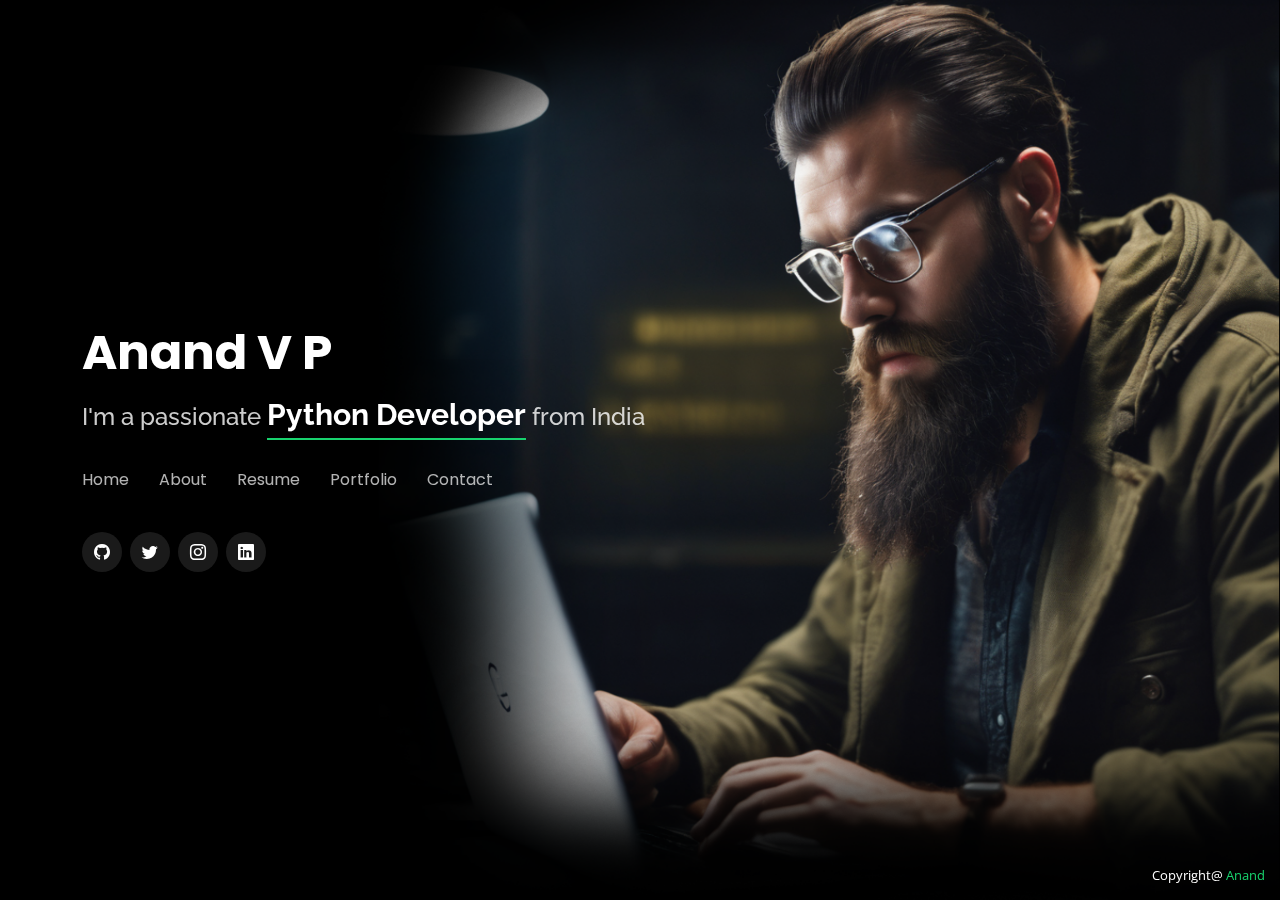
==== commit 02444962: "change the ui of resume" ====
--- a/index.html
+++ b/index.html
@@ -1,305 +1,568 @@
-<!DOCTYPE html>
-<html lang="en">
-
-<head>
-  <meta charset="utf-8">
-  <meta content="width=device-width, initial-scale=1.0" name="viewport">
-
-  <title>RESUME-HOME</title>
-  <meta content="" name="description">
-  <meta content="" name="keywords">
-
-  <!-- Favicons -->
-  <link href="assets/img/favicon.png" rel="icon">
-  <link href="assets/img/apple-touch-icon.png" rel="apple-touch-icon">
-
-  <!-- Google Fonts -->
-  <link href="https://fonts.googleapis.com/css?family=Open+Sans:300,300i,400,400i,600,600i,700,700i|Raleway:300,300i,400,400i,500,500i,600,600i,700,700i|Poppins:300,300i,400,400i,500,500i,600,600i,700,700i" rel="stylesheet">
-
-  <!-- Vendor CSS Files -->
-  <link href="assets/vendor/aos/aos.css" rel="stylesheet">
-  <link href="assets/vendor/bootstrap/css/bootstrap.min.css" rel="stylesheet">
-  <link href="assets/vendor/bootstrap-icons/bootstrap-icons.css" rel="stylesheet">
-  <link href="assets/vendor/boxicons/css/boxicons.min.css" rel="stylesheet">
-  <link href="assets/vendor/glightbox/css/glightbox.min.css" rel="stylesheet">
-  <link href="assets/vendor/swiper/swiper-bundle.min.css" rel="stylesheet">
-
-  <!-- Template Main CSS File -->
-  <link href="assets/css/style.css" rel="stylesheet">
-
-  <!-- =======================================================
-  * Template Name: iPortfolio
-  * Updated: Nov 17 2023 with Bootstrap v5.3.2
-  * Template URL: https://bootstrapmade.com/iportfolio-bootstrap-portfolio-websites-template/
-  * Author: BootstrapMade.com
-  * License: https://bootstrapmade.com/license/
-  ======================================================== -->
-</head>
-
-<body>
-
-  <!-- ======= Mobile nav toggle button ======= -->
-  <i class="bi bi-list mobile-nav-toggle d-xl-none"></i>
-
-  <!-- ======= Header ======= -->
-  <header id="header">
-    <div class="d-flex flex-column">
-      <div class="profile">
-        <h1 class="text-light" style="padding-top: 2rem;"><a href="index.html">ANAND.V.P</a></h1>
-        <div class="social-links mt-3 text-center">
-          <a href="https://github.com/Anandvp92/" class="github"><i class="bx bxl-github"></i></a>
-          <a href="https://linkedin.com/in/anand-v-p-89a73320b" class="linkedin"><i class="bx bxl-linkedin"></i></a>
-          <a href="https://twitter.com/meAnandvp" class="twitter"><i class="bx bxl-twitter"></i></a>
-          <a href="https://www.instagram.com/spike_spiegel_00" class="instagram"><i class="bx bxl-instagram"></i></a>
-        </div>
-      </div>
-
-      <nav id="navbar" class="nav-menu navbar">
-        <ul>
-          <li><a href="#home" class="nav-link scrollto active"><i class="bx bx-home"></i> <span>Home</span></a></li>
-          <li><a href="#portfolio" class="nav-link scrollto"><i class="bx bx-book-content"></i> <span>Portfolio</span></a></li>
-          <li><a href="#resume" class="nav-link scrollto"><i class="bx bx-file-blank"></i> <span>Resume</span></a></li>
-          <li><a href="#contact" class="nav-link scrollto"><i class="bx bx-envelope"></i> <span>Contact</span></a></li>
-        </ul>
-      </nav><!-- .nav-menu -->
-    </div>
-  </header><!-- End Header -->
-
-  <!-- ======= Hero Section ======= -->
-  <!-- <section id="hero" class="d-flex flex-column justify-content-center align-items-center">
-    <div class="hero-container" data-aos="fade-in">
-      <h1>ANAND.V.P</h1>
-      <p>I'm <span class="typed" data-typed-items=" Python-Developer"></span></p>
-    </div> -->
-  <!-- </section>End Hero -->
-
-  <main id="main">
-
-    <!-- ======= About Section ======= -->
-    <section id="home" class="about">
-      <div class="container">
-
-        <div class="section-title">
-          <h2>Python-Developer</h2>
-          <p>Python Enthusiast: Crafting Code with Passion</p>
-        </div>
-    </section><!-- End About Section -->
-
-    <!-- ======= Skills Section ======= -->
-    <section id="skills" class="skills section-bg">
-      <div class="container">
-
-        <div class="section-title">
-          <h2>Skills</h2>
-         
-
-        <div class="row skills-content">
-
-          <div class="col-lg-6" data-aos="fade-up">
-
-            <div class="progress">
-              <span class="skill">PYTHON <i class="val">100%</i></span>
-              <div class="progress-bar-wrap">
-                <div class="progress-bar" role="progressbar" aria-valuenow="80" aria-valuemin="0" aria-valuemax="100"></div>
-              </div>
-            </div>
-
-
-            <div class="progress">
-              <span class="skill">DJANGO <i class="val">100%</i></span>
-              <div class="progress-bar-wrap">
-                <div class="progress-bar" role="progressbar" aria-valuenow="70" aria-valuemin="0" aria-valuemax="100"></div>
-              </div>
-            </div>
-
-            <div class="progress">
-              <span class="skill">HTML<i class="val">100%</i></span>
-              <div class="progress-bar-wrap">
-                <div class="progress-bar" role="progressbar" aria-valuenow="50" aria-valuemin="0" aria-valuemax="100"></div>
-              </div>
-            </div>
-
-            <div class="progress">
-              <span class="skill">CSS <i class="val">100%</i></span>
-              <div class="progress-bar-wrap">
-                <div class="progress-bar" role="progressbar" aria-valuenow="50" aria-valuemin="0" aria-valuemax="100"></div>
-              </div>
-            </div>
-
-            <div class="progress">
-              <span class="skill">JAVASCRIPT <i class="val">100%</i></span>
-              <div class="progress-bar-wrap">
-                <div class="progress-bar" role="progressbar" aria-valuenow="50" aria-valuemin="0" aria-valuemax="100"></div>
-              </div>
-            </div>
-
-
-
-            <div class="progress">
-              <span class="skill">JAVA<i class="val">100%</i></span>
-              <div class="progress-bar-wrap">
-                <div class="progress-bar" role="progressbar" aria-valuenow="50" aria-valuemin="0" aria-valuemax="100"></div>
-              </div>
-            </div>
-
-
-
-          </div>
-        </div>
-        </div>
-    </section><!-- End Skills Section -->
-
-
-
-    <!-- ======= Portfolio Section ======= -->
-    <section id="portfolio" class="portfolio section-bg">
-      <div class="container">
-
-        <div class="section-title">
-          <h2>Portfolio</h2>
-          <p>Skilled in efficiently managing diverse challenges and responsibilities. Capable of handling complex tasks with precision and adaptability. Demonstrates a strong commitment to achieving objectives while maintaining attention to detail. Proficient in problem-solving and adept at collaborating effectively within team settings. Possesses a proactive attitude towards overcoming obstacles, ensuring smooth workflow and successful outcomes.</p>
-        </div>
-
-        <div class="row" data-aos="fade-up">
-          <div class="col-lg-12 d-flex justify-content-center">
-            <ul id="portfolio-flters">
-              <li data-filter=".filter-web">Projects</li>
-            </ul>
-          </div>
-        </div>
-
-        <div class="row portfolio-container" data-aos="fade-up" data-aos-delay="100">
-
-          <div class="col-lg-4 col-md-6 portfolio-item filter-web">
-            <div class="portfolio-wrap">
-              <img src="assets/img/Screenshots/Screenshot from 2023-12-21 00-15-48.png" class="img-fluid" alt="">
-              <div class="portfolio-links">
-                <a href="assets/img/Screenshots/Screenshot from 2023-12-21 00-15-48.png" data-gallery="portfolioGallery" class="portfolio-lightbox" title="Web 3"><i class="bx bx-plus"></i></a>
-                <a href="portfolio-details.html" title="More Details"><i class="bx bx-link"></i></a>
-              </div>
-            </div>
-          </div>
-
-        </div>
-
-      </div>
-    </section><!-- End Portfolio Section -->
-
-    
-
-    <!-- ======= Resume Section ======= -->
-    <section id="resume" class="resume">
-      <div class="container">
-
-        <div class="section-title">
-          <h2>Resume</h2>
-          <p>Versatile Developer | Python, Django, JavaScript, Java, C, HTML, CSS | Proficient in Python Pandas for Data Analysis</p>
-        </div>
-
-        <div class="row">
-          <div class="col-lg-6" data-aos="fade-up">
-            <h3 class="resume-title">Sumary</h3>
-            <div class="resume-item pb-0">
-              <h4>ANAND.V.P</h4>
-              <p><em>Innovative and deadline-driven 
-                Python Developer with 1+ years of experience designing
-                 and developing from initial concept to final, polished deliverable.</em></p>
-              <ul>
-                <li>Thiruvanthapuram,Kerala, IN</li>
-                <li>(+91) 8848075231</li>
-                <li>mailanandvp@gmail.com</li>
-              </ul>
-            </div>
-
-            <h3 class="resume-title">Education</h3>
-            <div class="resume-item">
-              <h4>Bsc Physics</h4>
-              <h5>2014</h5>
-              <p><em>MG-College, Thiruvanthapuram, India</em></p>
-            </div>
-            
-       
-            <h3 class="resume-title">Professional Experience</h3>
-            <div class="resume-item">
-              <h4>Python Developer</h4>
-              <h5>2021 - Present</h5>
-              <p><em>Standout It Solutions, Technopark, Thiruvanthapuram, Kerala </em></p>
-         
-                <p><em>Seasoned professional with over a year of hands-on experience specializing in Python development. Proficient in creating robust, scalable solutions using Python programming. Skilled in leveraging Python's diverse libraries and frameworks to develop applications that meet both functional and business requirements. Adept at problem-solving and implementing efficient coding practices, consistently delivering high-quality code. Possesses a strong grasp of software development methodologies, contributing to the creation of streamlined and innovative solutions.</em></p>
-            
-            </div>
-
-
-      </div>
-    </section><!-- End Resume Section -->
-
-    <!-- ======= Contact Section ======= -->
-    <section id="contact" class="contact" >
-      <div class="container">
-
-        <div class="section-title">
-          <h2>Contact</h2>
-        </div>
-
-        <div class="row" data-aos="fade-in">
-
-          <div class="col-lg-4 d-flex align-items-stretch">
-            <div class="info">
-              <div class="address">
-                <i class="bi bi-geo-alt"></i>
-                <h4>Location:</h4>
-                <p>Thiruvanthapuram, Kerala, India 695017</p>
-              </div>
-
-              <div class="email">
-                <i class="bi bi-envelope"></i>
-                <h4>Email:</h4>
-                <p><a href="https://www.gmail.com">mailanandvp@gmail.com</a></p>
-              </div>
-
-              <div class="phone">
-                <i class="bi bi-phone"></i>
-                <h4>Call:</h4>
-                <p>+91 8848075231</p>
-              </div>
-
-              <iframe src="https://www.google.com/maps/embed?pb=!1m18!1m12!1m3!1d7890.930986583604!2d76.90992369441612!3d8.551156715969272!2m3!1f0!2f0!3f0!3m2!1i1024!2i768!4f13.1!3m3!1m2!1s0x3b05becc3ff21c97%3A0x75f34bd3265ce17e!2sSreekariyam%2C%20Thiruvananthapuram%2C%20Kerala!5e0!3m2!1sen!2sin!4v1703082373628!5m2!1sen!2sin" width="200px" height="200px" style="border:0;" allowfullscreen="" loading="lazy" referrerpolicy="no-referrer-when-downgrade"></iframe>           
-             </div>
-
-          </div>         
-
-        </div>
-
-      </div>
-    </section><!-- End Contact Section -->
-
-  </main><!-- End #main -->
-
-  <!-- ======= Footer ======= -->
-  <footer id="footer">
-    <div class="container">
-      <div class="copyright">
-        &copy; Copyright <strong><span>anand</span></strong>
-      </div>     
-    </div>
-  </footer><!-- End  Footer -->
-
-  <a href="#" class="back-to-top d-flex align-items-center justify-content-center"><i class="bi bi-arrow-up-short"></i></a>
-
-  <!-- Vendor JS Files -->
-  <script src="assets/vendor/purecounter/purecounter_vanilla.js"></script>
-  <script src="assets/vendor/aos/aos.js"></script>
-  <script src="assets/vendor/bootstrap/js/bootstrap.bundle.min.js"></script>
-  <script src="assets/vendor/glightbox/js/glightbox.min.js"></script>
-  <script src="assets/vendor/isotope-layout/isotope.pkgd.min.js"></script>
-  <script src="assets/vendor/swiper/swiper-bundle.min.js"></script>
-  <script src="assets/vendor/typed.js/typed.umd.js"></script>
-  <script src="assets/vendor/waypoints/noframework.waypoints.js"></script>
-  <script src="assets/vendor/php-email-form/validate.js"></script>
-
-  <!-- Template Main JS File -->
-  <script src="assets/js/main.js"></script>
-
-</body>
-
-</html> +<!DOCTYPE html>
+<html lang="en">
+
+<head>
+  <meta charset="utf-8">
+  <meta content="width=device-width, initial-scale=1.0" name="viewport">
+
+  <title>Personal Resume</title>
+  <meta content="" name="description">
+  <meta content="" name="keywords">
+
+  <!-- Favicons -->
+  <link href="https://icones.pro/wp-content/uploads/2021/06/icone-github-orange.png" rel="icon">
+  <link href="https://icones.pro/wp-content/uploads/2021/06/icone-github-orange.png" rel="apple-touch-icon">
+
+  <!-- Google Fonts -->
+  <link href="https://fonts.googleapis.com/css?family=Open+Sans:300,300i,400,400i,600,600i,700,700i|Raleway:300,300i,400,400i,500,500i,600,600i,700,700i|Poppins:300,300i,400,400i,500,500i,600,600i,700,700i" rel="stylesheet">
+
+  <!-- Vendor CSS Files -->
+  <link href="assets/vendor/bootstrap/css/bootstrap.min.css" rel="stylesheet">
+  <link href="assets/vendor/bootstrap-icons/bootstrap-icons.css" rel="stylesheet">
+  <link href="assets/vendor/boxicons/css/boxicons.min.css" rel="stylesheet">
+  <link href="assets/vendor/glightbox/css/glightbox.min.css" rel="stylesheet">
+  <link href="assets/vendor/remixicon/remixicon.css" rel="stylesheet">
+  <link href="assets/vendor/swiper/swiper-bundle.min.css" rel="stylesheet">
+
+  <!-- Template Main CSS File -->
+  <link href="assets/css/style.css" rel="stylesheet">
+
+</head>
+
+<body>
+
+  <!-- ======= Header ======= -->
+  <header id="header">
+    <div class="container">
+
+      <h1><a href="index.html">Anand V P</a></h1>
+      <!-- <a href="index.html" class="mr-auto"><img src="assets/img/logo.jpg" alt="" class="img-fluid"></a> -->
+      <h2>I'm a passionate <span class="my-des">Python Developer</span> from India</h2>
+
+      <nav id="navbar" class="navbar">
+        <ul>
+          <li><a class="nav-link" href="#header">Home</a></li>
+          <li><a class="nav-link" href="#about">About</a></li>
+          <li><a class="nav-link" href="#resume">Resume</a></li>
+          <li><a class="nav-link" href="#portfolio">Portfolio</a></li>
+          <li><a class="nav-link" href="#contact">Contact</a></li>
+        </ul>
+        <i class="bi bi-list mobile-nav-toggle"></i>
+      </nav><!-- .navbar -->
+
+      <div class="social-links">
+        <a href="https://github.com/Anandvp92/" class="twitter"><i class="bi bi-github"></i></a>
+        <a href="https://twitter.com/meAnandvp" class="twitter"><i class="bi bi-twitter"></i></a>   
+        <a href="https://www.instagram.com/spike_spiegel_00" class="instagram"><i class="bi bi-instagram"></i></a>
+        <a href="https://linkedin.com/in/anand-v-p-89a73320b" class="linkedin"><i class="bi bi-linkedin"></i></a>
+      </div>
+
+    </div>
+  </header><!-- End Header -->
+
+  <!-- ======= About Section ======= -->
+  <section id="about" class="about">
+
+    <!-- ======= About Me ======= -->
+    <div class="about-me container">
+
+      <div class="section-title">
+        <h2>About</h2>
+        <p>Learn more about me</p>
+      </div>
+
+      <div class="row">
+        <!-- <div class="col-lg-4" data-aos="fade-right">
+          <img src="assets/img/me.png" class="img-fluid" alt="">
+        </div> -->
+        <div class="col-lg-8 pt-4 pt-lg-0 content" data-aos="fade-left">
+          <h3>Python Developer</h3>
+          <p class="fst-italic">
+            Python Enthusiast: Crafting Code with Passion
+          </p>
+          <div class="row">
+            <div class="col-lg-6">
+              <ul>
+                <li><i class="bi bi-chevron-right"></i > <strong><a href="https://github.com/Anandvp92/" >GitHub</a></strong></li>
+                <li><i class="bi bi-chevron-right"></i> <strong>Phone:</strong> <span>8848075231</span></li>
+                <li><i class="bi bi-chevron-right"></i> <strong>Country:</strong> <span>India</span></li>
+              </ul>
+            </div>
+            <div class="col-lg-6">
+              <ul>
+                <li><i class="bi bi-chevron-right"></i> <strong>Email:</strong> <span>anandvp92@gmail.com</span></li>
+              </ul>
+            </div>
+          </div>
+          <p>
+            Experienced in choosing and implementing solutions through coding, utilizing Python. Proficient in handling tasks involving labor, with a keen understanding of various functionalities and genuine interest in problem-solving. Skilled in tackling challenges and adapting to dynamic work environments.
+
+            Capable of addressing diverse issues, with a focus on efficient and effective solutions. Comfortable working with data and algorithms to optimize processes. Demonstrated ability to manage responsibilities and meet deadlines.
+            
+            Familiar with the intricacies of software development, including debugging and troubleshooting. Possess a strong grasp of Python syntax and libraries. Dedicated to continuous learning and improvement, staying abreast of the latest developments in the Python ecosystem.
+            
+            Adaptable and collaborative, able to work within a team environment to achieve project goals. Proven track record of delivering high-quality code while considering best practices and coding standards. Committed to producing clean, readable, and maintainable code.
+            
+            Seeking opportunities to contribute my Python expertise to innovative projects, leveraging a solid foundation in software development to drive success.
+             </p>
+        </div>
+      </div>
+
+    </div><!-- End About Me -->
+
+    <!-- ======= Counts ======= -->
+    <div class="counts container">
+
+      <div class="row">
+
+        <div class="col-lg-3 col-md-6 mt-5 mt-md-0">
+          <div class="count-box">
+            <i class="bi bi-journal-richtext"></i>
+            <span data-purecounter-start="0" data-purecounter-end="25" data-purecounter-duration="1" class="purecounter"></span>
+            <p>Projects</p>
+          </div>
+        </div>
+
+      
+
+        <div class="col-lg-3 col-md-6 mt-5 mt-lg-0">
+          <div class="count-box">
+            <i class="bi bi-award"></i>
+            <span data-purecounter-start="0" data-purecounter-end="0" data-purecounter-duration="1" class="purecounter"></span>
+            <p>Awards</p>
+          </div>
+        </div>
+
+      </div>
+
+    </div><!-- End Counts -->
+
+    <!-- ======= Skills  ======= -->
+    <div class="skills container">
+
+      <div class="section-title">
+        <h2>Skills</h2>
+      </div>
+
+      <div class="row skills-content">
+
+        <div class="col-lg-6">
+
+          <div class="progress">
+            <span class="skill">Python <i class="val">100%</i></span>
+            <div class="progress-bar-wrap">
+              <div class="progress-bar" role="progressbar" aria-valuenow="100" aria-valuemin="0" aria-valuemax="100"></div>
+            </div>
+          </div>
+
+          <div class="progress">
+            <span class="skill">Django & Rest API <i class="val">90%</i></span>
+            <div class="progress-bar-wrap" >
+              <div class="progress-bar" role="progressbar" aria-valuenow="90" aria-valuemin="0" aria-valuemax="100"></div>
+            </div>
+          </div>
+
+          <div class="progress">
+            <span class="skill">HTML:5<i class="val">75%</i></span>
+            <div class="progress-bar-wrap">
+              <div class="progress-bar" role="progressbar" aria-valuenow="75" aria-valuemin="0" aria-valuemax="100"></div>
+            </div>
+          </div>
+
+          <div class="progress">
+            <span class="skill">HTML:5<i class="val">75%</i></span>
+            <div class="progress-bar-wrap">
+              <div class="progress-bar" role="progressbar" aria-valuenow="75" aria-valuemin="0" aria-valuemax="100"></div>
+            </div>
+          </div>
+
+        </div>
+
+        <div class="col-lg-6">
+
+          <div class="progress">
+            <span class="skill">CSS <i class="val">80%</i></span>
+            <div class="progress-bar-wrap">
+              <div class="progress-bar" role="progressbar" aria-valuenow="80" aria-valuemin="0" aria-valuemax="100"></div>
+            </div>
+          </div>
+
+          <div class="progress">
+            <span class="skill">Javascript<i class="val">90%</i></span>
+            <div class="progress-bar-wrap">
+              <div class="progress-bar" role="progressbar" aria-valuenow="90" aria-valuemin="0" aria-valuemax="100"></div>
+            </div>
+          </div>
+
+          <div class="progress">
+            <span class="skill">Java<i class="val">55%</i></span>
+            <div class="progress-bar-wrap">
+              <div class="progress-bar" role="progressbar" aria-valuenow="55" aria-valuemin="0" aria-valuemax="100"></div>
+            </div>
+          </div>
+          
+          <div class="progress">
+            <span class="skill">Java<i class="val">55%</i></span>
+            <div class="progress-bar-wrap">
+              <div class="progress-bar" role="progressbar" aria-valuenow="55" aria-valuemin="0" aria-valuemax="100"></div>
+            </div>
+          </div>
+
+
+        </div>
+
+      </div>
+
+    </div><!-- End Skills -->
+
+    <!-- ======= Interests ======= -->
+    <div class="interests container">
+
+      <div class="section-title">
+        <h2>Interests</h2>
+      </div>
+
+      <div class="row">
+
+        <div class="col-lg-3 col-md-4 mt-4">
+          <div class="icon-box">
+            <iconify-icon icon="flat-color-icons:reading" width="40" style="margin-right: 5px;"></iconify-icon>
+            <h3>Reading</h3>
+          </div>
+        </div>
+
+        <div class="col-lg-3 col-md-4 mt-4">
+          <div class="icon-box">
+            <img src="https://cdn-icons-png.flaticon.com/128/3212/3212202.png" style="height: 40px; width: auto; margin-right: 5px;"/>
+            <h3>Computer programming</h3>
+          </div>
+        </div>
+
+
+
+
+        <div class="col-lg-3 col-md-4 mt-4">
+          <div class="icon-box">
+            <iconify-icon icon="icon-park:chess-one" width="40" style="margin-right: 5px;"></iconify-icon>
+            <h3>Chess</h3>
+          </div>
+        </div>
+
+
+     
+      </div>
+
+    </div><!-- End Interests -->
+
+  </section><!-- End About Section -->
+
+  <!-- ======= Resume Section ======= -->
+  <section id="resume" class="resume">
+    <div class="container">
+
+      <div class="section-title">
+        <h2>Resume</h2>
+        <p>Check My Resume</p>
+      </div>
+
+      <div class="row">
+        <div class="col-lg-6">
+          <h3 class="resume-title">Sumary</h3>
+          <div class="resume-item pb-0">
+            <h4>Anand</h4>
+            <p><em>Versatile Developer | Python, Django, JavaScript, Java, C, HTML, CSS | Proficient in Python Pandas for Data Analysis</em></p>
+            <p>
+            <ul>
+              <li>Trivandrum,Kerala,In</li>
+              <li>8848075231</li>
+              <li>mailanandvp92@gmail.com</li>
+            </ul>
+            </p>
+          </div>
+
+          <h3 class="resume-title">Education</h3>
+          <div class="resume-item">
+            <h4>Bachelor Degree In Physics</h4>
+            <h5>2014</h5>
+            <p><em>MG-College, Thiruvanthapuram, India</em></p>
+          </div>
+          <div class="resume-item">
+            <h4>Bachelor of Fine Arts &amp; Graphic Design</h4>
+            <h5>2010 - 2014</h5>
+            <p><em>Rochester Institute of Technology, Rochester, NY</em></p>
+            <p>Quia nobis sequi est occaecati aut. Repudiandae et iusto quae reiciendis et quis Eius vel ratione eius unde vitae rerum voluptates asperiores voluptatem Earum molestiae consequatur neque etlon sader mart dila</p>
+          </div>
+        </div>
+        <div class="col-lg-6">
+          <h3 class="resume-title">Professional Experience</h3>
+          <div class="resume-item">
+            <h4>PYTHON DEVELOPER</h4>
+            <h5>2021 - Present</h5>
+            <p><em>Standout It Solutions, Technopark, Thiruvanthapuram, Kerala</em></p>
+            <p>
+              Seasoned professional with over a year of hands-on experience specializing in Python development. Proficient in creating robust, scalable solutions using Python programming. Skilled in leveraging Python's diverse libraries and frameworks to develop applications that meet both functional and business requirements. Adept at problem-solving and implementing efficient coding practices, consistently delivering high-quality code. Possesses a strong grasp of software development methodologies, contributing to the creation of streamlined and innovative solutions.
+            </p>
+          </div>
+         
+        </div>
+      </div>
+
+    </div>
+  </section><!-- End Resume Section -->
+
+  <!-- ======= Portfolio Section ======= -->
+  <section id="portfolio" class="portfolio">
+    <div class="container">
+
+      <div class="section-title">
+        <h2>Portfolio</h2>
+        <p>My Works</p>
+      </div>
+
+      <div class="row">
+        <div class="col-lg-12 d-flex justify-content-center">
+          <ul id="portfolio-flters">
+            <li data-filter="*" class="filter-active">All</li>
+            <li data-filter=".filter-app">App</li>
+            <li data-filter=".filter-card">Card</li>
+            <li data-filter=".filter-web">Web</li>
+          </ul>
+        </div>
+      </div>
+
+      <div class="row portfolio-container">
+
+        <div class="col-lg-4 col-md-6 portfolio-item filter-app">
+          <div class="portfolio-wrap">
+            <img src="assets/img/portfolio/portfolio-1.jpg" class="img-fluid" alt="">
+            <div class="portfolio-info">
+              <h4>App 1</h4>
+              <p>App</p>
+              <div class="portfolio-links">
+                <a href="assets/img/portfolio/portfolio-1.jpg" data-gallery="portfolioGallery" class="portfolio-lightbox" title="App 1"><i class="bx bx-plus"></i></a>
+                <a href="portfolio-details.html" data-gallery="portfolioDetailsGallery" data-glightbox="type: external" class="portfolio-details-lightbox" title="Portfolio Details"><i class="bx bx-link"></i></a>
+              </div>
+            </div>
+          </div>
+        </div>
+
+        <div class="col-lg-4 col-md-6 portfolio-item filter-web">
+          <div class="portfolio-wrap">
+            <img src="assets/img/portfolio/portfolio-2.jpg" class="img-fluid" alt="">
+            <div class="portfolio-info">
+              <h4>Web 3</h4>
+              <p>Web</p>
+              <div class="portfolio-links">
+                <a href="assets/img/portfolio/portfolio-2.jpg" data-gallery="portfolioGallery" class="portfolio-lightbox" title="Web 3"><i class="bx bx-plus"></i></a>
+                <a href="portfolio-details.html" data-gallery="portfolioDetailsGallery" data-glightbox="type: external" class="portfolio-details-lightbox" title="Portfolio Details"><i class="bx bx-link"></i></a>
+              </div>
+            </div>
+          </div>
+        </div>
+
+        <div class="col-lg-4 col-md-6 portfolio-item filter-app">
+          <div class="portfolio-wrap">
+            <img src="assets/img/portfolio/portfolio-3.jpg" class="img-fluid" alt="">
+            <div class="portfolio-info">
+              <h4>App 2</h4>
+              <p>App</p>
+              <div class="portfolio-links">
+                <a href="assets/img/portfolio/portfolio-3.jpg" data-gallery="portfolioGallery" class="portfolio-lightbox" title="App 2"><i class="bx bx-plus"></i></a>
+                <a href="portfolio-details.html" data-gallery="portfolioDetailsGallery" data-glightbox="type: external" class="portfolio-details-lightbox" title="Portfolio Details"><i class="bx bx-link"></i></a>
+              </div>
+            </div>
+          </div>
+        </div>
+
+        <div class="col-lg-4 col-md-6 portfolio-item filter-card">
+          <div class="portfolio-wrap">
+            <img src="assets/img/portfolio/portfolio-4.jpg" class="img-fluid" alt="">
+            <div class="portfolio-info">
+              <h4>Card 2</h4>
+              <p>Card</p>
+              <div class="portfolio-links">
+                <a href="assets/img/portfolio/portfolio-4.jpg" data-gallery="portfolioGallery" class="portfolio-lightbox" title="Card 2"><i class="bx bx-plus"></i></a>
+                <a href="portfolio-details.html" data-gallery="portfolioDetailsGallery" data-glightbox="type: external" class="portfolio-details-lightbox" title="Portfolio Details"><i class="bx bx-link"></i></a>
+              </div>
+            </div>
+          </div>
+        </div>
+
+        <div class="col-lg-4 col-md-6 portfolio-item filter-web">
+          <div class="portfolio-wrap">
+            <img src="assets/img/portfolio/portfolio-5.jpg" class="img-fluid" alt="">
+            <div class="portfolio-info">
+              <h4>Web 2</h4>
+              <p>Web</p>
+              <div class="portfolio-links">
+                <a href="assets/img/portfolio/portfolio-5.jpg" data-gallery="portfolioGallery" class="portfolio-lightbox" title="Web 2"><i class="bx bx-plus"></i></a>
+                <a href="portfolio-details.html" data-gallery="portfolioDetailsGallery" data-glightbox="type: external" class="portfolio-details-lightbox" title="Portfolio Details"><i class="bx bx-link"></i></a>
+              </div>
+            </div>
+          </div>
+        </div>
+
+        <div class="col-lg-4 col-md-6 portfolio-item filter-app">
+          <div class="portfolio-wrap">
+            <img src="assets/img/portfolio/portfolio-6.jpg" class="img-fluid" alt="">
+            <div class="portfolio-info">
+              <h4>App 3</h4>
+              <p>App</p>
+              <div class="portfolio-links">
+                <a href="assets/img/portfolio/portfolio-6.jpg" data-gallery="portfolioGallery" class="portfolio-lightbox" title="App 3"><i class="bx bx-plus"></i></a>
+                <a href="portfolio-details.html" data-gallery="portfolioDetailsGallery" data-glightbox="type: external" class="portfolio-details-lightbox" title="Portfolio Details"><i class="bx bx-link"></i></a>
+              </div>
+            </div>
+          </div>
+        </div>
+
+        <div class="col-lg-4 col-md-6 portfolio-item filter-card">
+          <div class="portfolio-wrap">
+            <img src="assets/img/portfolio/portfolio-7.jpg" class="img-fluid" alt="">
+            <div class="portfolio-info">
+              <h4>Card 1</h4>
+              <p>Card</p>
+              <div class="portfolio-links">
+                <a href="assets/img/portfolio/portfolio-7.jpg" data-gallery="portfolioGallery" class="portfolio-lightbox" title="Card 1"><i class="bx bx-plus"></i></a>
+                <a href="portfolio-details.html" data-gallery="portfolioDetailsGallery" data-glightbox="type: external" class="portfolio-details-lightbox" title="Portfolio Details"><i class="bx bx-link"></i></a>
+              </div>
+            </div>
+          </div>
+        </div>
+
+        <div class="col-lg-4 col-md-6 portfolio-item filter-card">
+          <div class="portfolio-wrap">
+            <img src="assets/img/portfolio/portfolio-8.jpg" class="img-fluid" alt="">
+            <div class="portfolio-info">
+              <h4>Card 3</h4>
+              <p>Card</p>
+              <div class="portfolio-links">
+                <a href="assets/img/portfolio/portfolio-8.jpg" data-gallery="portfolioGallery" class="portfolio-lightbox" title="Card 3"><i class="bx bx-plus"></i></a>
+                <a href="portfolio-details.html" data-gallery="portfolioDetailsGallery" data-glightbox="type: external" class="portfolio-details-lightbox" title="Portfolio Details"><i class="bx bx-link"></i></a>
+              </div>
+            </div>
+          </div>
+        </div>
+
+        <div class="col-lg-4 col-md-6 portfolio-item filter-web">
+          <div class="portfolio-wrap">
+            <img src="assets/img/portfolio/portfolio-9.jpg" class="img-fluid" alt="">
+            <div class="portfolio-info">
+              <h4>Web 3</h4>
+              <p>Web</p>
+              <div class="portfolio-links">
+                <a href="assets/img/portfolio/portfolio-9.jpg" data-gallery="portfolioGallery" class="portfolio-lightbox" title="Web 3"><i class="bx bx-plus"></i></a>
+                <a href="portfolio-details.html" data-gallery="portfolioDetailsGallery" data-glightbox="type: external" class="portfolio-details-lightbox" title="Portfolio Details"><i class="bx bx-link"></i></a>
+              </div>
+            </div>
+          </div>
+        </div>
+
+      </div>
+
+    </div>
+  </section><!-- End Portfolio Section -->
+
+  <!-- ======= Contact Section ======= -->
+  <section id="contact" class="contact">
+    <div class="container">
+
+      <div class="section-title">
+        <h2>Contact</h2>
+        <p>Contact Me</p>
+      </div>
+
+      <div class="row mt-2">
+
+        <div class="col-md-6 d-flex align-items-stretch">
+          <div class="info-box">
+            <i class="bx bx-map"></i>
+            <h3>My Address</h3>
+            <p>Sreekariyam, India, Kerala 695017</p>
+              
+<p>
+
+  <iframe src="https://www.google.com/maps/embed?pb=!1m18!1m12!1m3!1d7890.930986583604!2d76.90992369441612!3d8.551156715969272!2m3!1f0!2f0!3f0!3m2!1i1024!2i768!4f13.1!3m3!1m2!1s0x3b05becc3ff21c97%3A0x75f34bd3265ce17e!2sSreekariyam%2C%20Thiruvananthapuram%2C%20Kerala!5e0!3m2!1sen!2sin!4v1703082373628!5m2!1sen!2sin" width="500px" height="200px" style="border:0;" allowfullscreen="" loading="lazy" referrerpolicy="no-referrer-when-downgrade"></iframe>           
+
+</p>
+
+
+  
+          </div>
+        </div>
+
+        <div class="col-md-6 mt-4 mt-md-0 d-flex align-items-stretch">
+          <div class="info-box">
+            <i class="bx bx-share-alt"></i>
+            <h3>Social Profiles</h3>
+            <div class="social-links">
+              <a href="https://github.com/Anandvp92/" class="twitter"><i class="bi bi-github"></i></a>
+              <a href="https://twitter.com/meAnandvp" class="twitter"><i class="bi bi-twitter"></i></a>   
+              <a href="https://www.instagram.com/spike_spiegel_00" class="instagram"><i class="bi bi-instagram"></i></a>
+              <a href="https://linkedin.com/in/anand-v-p-89a73320b" class="linkedin"><i class="bi bi-linkedin"></i></a>
+            </div>
+          </div>
+        </div>
+
+        <div class="col-md-6 mt-4 d-flex align-items-stretch">
+          <div class="info-box">
+            <i class="bx bx-envelope"></i>
+            <h3>Email Me</h3>
+            <p>anandvp92@gmail.com</p>
+          </div>
+        </div>
+        <div class="col-md-6 mt-4 d-flex align-items-stretch">
+          <div class="info-box">
+            <i class="bx bx-phone-call"></i>
+            <h3>Call Me</h3>
+            <p>+91 8848075231</p>
+          </div>
+        </div>
+      </div>
+
+      <form action="forms/contact.php" method="post" role="form" class="php-email-form mt-4">
+        <div class="row">
+          <div class="col-md-6 form-group">
+            <input type="text" name="name" class="form-control" id="name" placeholder="Your Name" required>
+          </div>
+          <div class="col-md-6 form-group mt-3 mt-md-0">
+            <input type="email" class="form-control" name="email" id="email" placeholder="Your Email" required>
+          </div>
+        </div>
+        <div class="form-group mt-3">
+          <input type="text" class="form-control" name="subject" id="subject" placeholder="Subject" required>
+        </div>
+        <div class="form-group mt-3">
+          <textarea class="form-control" name="message" rows="5" placeholder="Message" required></textarea>
+        </div>
+        <div class="my-3">
+          <div class="loading">Loading</div>
+          <div class="error-message"></div>
+          <div class="sent-message">Your message has been sent. Thank you!</div>
+        </div>
+        <div class="text-center"><button type="submit">Send Message</button></div>
+      </form>
+
+    </div>
+  </section><!-- End Contact Section -->
+
+  <div class="credits">
+    Copyright@ <a href="">Anand</a>
+    </div>
+  
+
+  <!-- Vendor JS Files -->
+  <script src="assets/vendor/purecounter/purecounter_vanilla.js"></script>
+  <script src="assets/vendor/bootstrap/js/bootstrap.bundle.min.js"></script>
+  <script src="assets/vendor/glightbox/js/glightbox.min.js"></script>
+  <script src="assets/vendor/isotope-layout/isotope.pkgd.min.js"></script>
+  <script src="assets/vendor/swiper/swiper-bundle.min.js"></script>
+  <script src="assets/vendor/waypoints/noframework.waypoints.js"></script>
+  <script src="assets/vendor/php-email-form/validate.js"></script>
+
+  <!-- Template Main JS File -->
+  <script src="assets/js/main.js"></script>
+  <script src="https://code.iconify.design/iconify-icon/1.0.7/iconify-icon.min.js"></script>
+</body>
+
+</html>--- a/assets/css/style.css
+++ b/assets/css/style.css
@@ -1,26 +1,40 @@
-/**
-* Template Name: iPortfolio
-* Updated: Nov 17 2023 with Bootstrap v5.3.2
-* Template URL: https://bootstrapmade.com/iportfolio-bootstrap-portfolio-websites-template/
-* Author: BootstrapMade.com
-* License: https://bootstrapmade.com/license/
-*/
-
-/*--------------------------------------------------------------
-# General
---------------------------------------------------------------*/
+
 body {
   font-family: "Open Sans", sans-serif;
-  color: #272829;
+  background-color: #040404;
+  color: #fff;
+  position: relative;
+  background: transparent;
+}
+
+
+
+body::before {
+  content: "";
+  position: fixed;
+  background: #040404 url("../img/bg.png") top right no-repeat;
+  background-size:cover;
+
+  left: 0;
+  right: 0;
+  top: 0;
+  height: 100vh;
+  z-index: -1;
+}
+
+@media (min-width: 1024px) {
+  body::before {
+    background-attachment: fixed;
+  }
 }
 
 a {
-  color: #149ddd;
+  color: #18d26e;
   text-decoration: none;
 }
 
 a:hover {
-  color: #37b3ed;
+  color: #35e888;
   text-decoration: none;
 }
 
@@ -34,403 +48,435 @@
 }
 
 /*--------------------------------------------------------------
-# Back to top button
---------------------------------------------------------------*/
-.back-to-top {
-  position: fixed;
-  visibility: hidden;
-  opacity: 0;
-  right: 15px;
-  bottom: 15px;
-  z-index: 996;
-  background: #149ddd;
+# Header
+--------------------------------------------------------------*/
+#header {
+  transition: ease-in-out 0.3s;
+  position: relative;
+  height: 100vh;
+  display: flex;
+  align-items: center;
+  z-index: 997;
+  overflow-y: auto;
+}
+
+#header * {
+  transition: ease-in-out 0.3s;
+}
+
+#header h1 {
+  font-size: 48px;
+  margin: 0;
+  padding: 0;
+  line-height: 1;
+  font-weight: 700;
+  font-family: "Poppins", sans-serif;
+}
+
+#header h1 a,
+#header h1 a:hover {
+  color: #fff;
+  line-height: 1;
+  display: inline-block;
+}
+
+#header h2 {
+  font-size: 24px;
+  margin-top: 20px;
+  color: rgba(255, 255, 255, 0.8);
+}
+
+#header h2 span {
+  color: #fff;
+  border-bottom: 2px solid #18d26e;
+  padding-bottom: 6px;
+}
+
+#header img {
+  padding: 0;
+  margin: 0;
+}
+
+#header .social-links {
+  margin-top: 40px;
+  display: flex;
+}
+
+#header .social-links a {
+  font-size: 16px;
+  display: flex;
+  justify-content: center;
+  align-items: center;
+  background: rgba(255, 255, 255, 0.1);
+  color: #fff;
+  line-height: 1;
+  margin-right: 8px;
+  border-radius: 50%;
   width: 40px;
   height: 40px;
-  border-radius: 50px;
-  transition: all 0.4s;
-}
-
-.back-to-top i {
-  font-size: 28px;
-  color: #fff;
-  line-height: 0;
-}
-
-.back-to-top:hover {
-  background: #2eafec;
-  color: #fff;
-}
-
-.back-to-top.active {
-  visibility: visible;
-  opacity: 1;
-}
-
-/*--------------------------------------------------------------
-# Header
---------------------------------------------------------------*/
-#header {
+}
+
+#header .social-links a:hover {
+  background: #18d26e;
+}
+
+@media (max-width: 992px) {
+  #header h1 {
+    font-size: 36px;
+  }
+
+  #header h2 {
+    font-size: 20px;
+    line-height: 30px;
+  }
+
+  #header .social-links {
+    margin-top: 15px;
+  }
+
+  #header .container {
+    display: flex;
+    flex-direction: column;
+    align-items: center;
+  }
+}
+
+/* Header Top */
+#header.header-top {
+  height: 80px;
   position: fixed;
+  left: 0;
   top: 0;
-  left: 0;
-  bottom: 0;
-  width: 300px;
-  transition: all ease-in-out 0.5s;
-  z-index: 9997;
-  transition: all 0.5s;
-  padding: 0 15px;
-  background: #040b14;
-  overflow-y: auto;
-}
-
-#header .profile img {
-  margin: 15px auto;
-  display: block;
-  width: 120px;
-  border: 8px solid #2c2f3f;
-}
-
-#header .profile h1 {
-  font-size: 24px;
-  margin: 0;
-  padding: 0;
-  font-weight: 600;
-  -moz-text-align-last: center;
-  text-align-last: center;
-  font-family: "Poppins", sans-serif;
-}
-
-#header .profile h1 a,
-#header .profile h1 a:hover {
-  color: #fff;
-  text-decoration: none;
-}
-
-#header .profile .social-links a {
-  font-size: 18px;
-  display: inline-block;
-  background: #212431;
-  color: #fff;
-  line-height: 1;
-  padding: 8px 0;
-  margin-right: 4px;
-  border-radius: 50%;
-  text-align: center;
-  width: 36px;
-  height: 36px;
-  transition: 0.3s;
-}
-
-#header .profile .social-links a:hover {
-  background: #149ddd;
-  color: #fff;
-  text-decoration: none;
-}
-
-#main {
-  margin-left: 300px;
-}
-
-.container,
-.container-fluid {
-  padding-left: 30px;
-  padding-right: 30px;
-}
-
-@media (max-width: 1199px) {
-  #header {
-    left: -300px;
-  }
-
-  #main {
-    margin-left: 0;
-  }
-
-  .container,
-  .container-fluid {
-    padding-left: 12px;
-    padding-right: 12px;
-  }
-}
-
-/*--------------------------------------------------------------
-# Navigation Menu
---------------------------------------------------------------*/
-/* Desktop Navigation */
-.nav-menu {
-  padding: 30px 0 0 0;
-}
-
-.nav-menu * {
-  margin: 0;
-  padding: 0;
-  list-style: none;
-}
-
-.nav-menu>ul>li {
-  position: relative;
-  white-space: nowrap;
-}
-
-.nav-menu a,
-.nav-menu a:focus {
+  right: 0;
+  background: rgba(0, 0, 0, 0.9);
+}
+
+#header.header-top .social-links,
+#header.header-top h2 {
+  display: none;
+}
+
+#header.header-top h1 {
+  margin-right: auto;
+  font-size: 36px;
+}
+
+#header.header-top img {
+  max-height: 60px;
+  margin-right: 20px !important;
+}
+
+#header.header-top .container {
   display: flex;
   align-items: center;
-  color: #a8a9b4;
-  padding: 12px 15px;
-  margin-bottom: 8px;
+}
+
+#header.header-top .navbar {
+  margin: 0;
+}
+
+@media (max-width: 768px) {
+  #header.header-top {
+    height: 60px;
+  }
+
+  #header.header-top h1 {
+    font-size: 26px;
+  }
+}
+
+/*--------------------------------------------------------------
+# Navigation Menu
+--------------------------------------------------------------*/
+/**
+* Desktop Navigation 
+*/
+.navbar {
+  padding: 0;
+  margin-top: 35px;
+}
+
+.navbar ul {
+  margin: 0;
+  padding: 0;
+  display: flex;
+  list-style: none;
+  align-items: center;
+}
+
+.navbar li {
+  position: relative;
+}
+
+.navbar li+li {
+  margin-left: 30px;
+}
+
+.navbar a,
+.navbar a:focus {
+  display: flex;
+  align-items: center;
+  justify-content: space-between;
+  padding: 0;
+  font-family: "Poppins", sans-serif;
+  font-size: 16px;
+  font-weight: 400;
+  color: rgba(255, 255, 255, 0.7);
+  white-space: nowrap;
   transition: 0.3s;
-  font-size: 15px;
-}
-
-.nav-menu a i,
-.nav-menu a:focus i {
-  font-size: 24px;
-  padding-right: 8px;
-  color: #6f7180;
-}
-
-.nav-menu a:hover,
-.nav-menu .active,
-.nav-menu .active:focus,
-.nav-menu li:hover>a {
-  text-decoration: none;
-  color: #fff;
-}
-
-.nav-menu a:hover i,
-.nav-menu .active i,
-.nav-menu .active:focus i,
-.nav-menu li:hover>a i {
-  color: #149ddd;
-}
-
-/* Mobile Navigation */
+}
+
+.navbar a i,
+.navbar a:focus i {
+  font-size: 12px;
+  line-height: 0;
+  margin-left: 5px;
+}
+
+.navbar a:before {
+  content: "";
+  position: absolute;
+  width: 0;
+  height: 2px;
+  bottom: -4px;
+  left: 0;
+  background-color: #18d26e;
+  visibility: hidden;
+  width: 0px;
+  transition: all 0.3s ease-in-out 0s;
+}
+
+.navbar a:hover:before,
+.navbar li:hover>a:before,
+.navbar .active:before {
+  visibility: visible;
+  width: 25px;
+}
+
+.navbar a:hover,
+.navbar .active,
+.navbar .active:focus,
+.navbar li:hover>a {
+  color: #fff;
+}
+
+/**
+* Mobile Navigation 
+*/
 .mobile-nav-toggle {
+  color: #fff;
+  font-size: 28px;
+  cursor: pointer;
+  display: none;
+  line-height: 0;
+  transition: 0.5s;
   position: fixed;
   right: 15px;
   top: 15px;
-  z-index: 9998;
-  border: 0;
-  font-size: 24px;
-  transition: all 0.4s;
-  outline: none !important;
-  background-color: #149ddd;
-  color: #fff;
-  width: 40px;
-  height: 40px;
-  display: inline-flex;
-  align-items: center;
-  justify-content: center;
-  line-height: 0;
-  border-radius: 50px;
-  cursor: pointer;
-}
-
-.mobile-nav-active {
+}
+
+@media (max-width: 991px) {
+  .mobile-nav-toggle {
+    display: block;
+  }
+
+  .navbar ul {
+    display: none;
+  }
+}
+
+.navbar-mobile {
+  position: fixed;
   overflow: hidden;
-}
-
-.mobile-nav-active #header {
+  top: 0;
+  right: 0;
   left: 0;
-}
-
-/*--------------------------------------------------------------
-# Hero Section
---------------------------------------------------------------*/
-#hero {
+  bottom: 0;
+  background: rgba(0, 0, 0, 0.9);
+  transition: 0.3s;
+  z-index: 999;
+  margin-top: 0;
+}
+
+.navbar-mobile .mobile-nav-toggle {
+  position: absolute;
+  top: 15px;
+  right: 15px;
+}
+
+.navbar-mobile ul {
+  display: block;
+  position: absolute;
+  top: 55px;
+  right: 15px;
+  bottom: 45px;
+  left: 15px;
+  padding: 10px 0;
+  overflow-y: auto;
+  transition: 0.3s;
+  border: 2px solid rgba(255, 255, 255, 0.2);
+}
+
+.navbar-mobile li {
+  padding: 12px 20px;
+}
+
+.navbar-mobile li+li {
+  margin: 0;
+}
+
+.navbar-mobile a,
+.navbar-mobile a:focus {
+  font-size: 16px;
+  position: relative;
+}
+
+/*--------------------------------------------------------------
+# Sections General
+--------------------------------------------------------------*/
+section {
+  overflow: hidden;
+  position: absolute;
   width: 100%;
-  height: 100vh;
-  background: url("../img/hero-bg.jpg") top center;
-  background-size: cover;
-}
-
-#hero:before {
-  content: "";
-  background: rgba(5, 13, 24, 0.3);
-  position: absolute;
-  bottom: 0;
-  top: 0;
-  left: 0;
-  right: 0;
-  z-index: 1;
-}
-
-#hero .hero-container {
-  position: relative;
+  top: 140px;
+  bottom: 100%;
+  opacity: 0;
+  transition: ease-in-out 0.4s;
   z-index: 2;
-  min-width: 300px;
-}
-
-#hero h1 {
-  margin: 0 0 10px 0;
-  font-size: 64px;
-  font-weight: 700;
-  line-height: 56px;
-  color: #fff;
-}
-
-#hero p {
-  color: #fff;
-  margin-bottom: 50px;
-  font-size: 26px;
+}
+
+section.section-show {
+  top: 100px;
+  bottom: auto;
+  opacity: 1;
+  padding-bottom: 45px;
+}
+
+section .container {
+  background: rgba(0, 0, 0, 0.9);
+  padding: 30px;
+}
+
+@media (max-width: 768px) {
+  section {
+    top: 120px;
+  }
+
+  section.section-show {
+    top: 80px;
+  }
+}
+
+.section-title h2 {
+  font-size: 14px;
+  font-weight: 500;
+  padding: 0;
+  line-height: 1px;
+  margin: 0 0 20px 0;
+  letter-spacing: 2px;
+  text-transform: uppercase;
+  color: #aaaaaa;
   font-family: "Poppins", sans-serif;
-}
-
-#hero p span {
-  color: #fff;
-  padding-bottom: 4px;
-  letter-spacing: 1px;
-  border-bottom: 3px solid #149ddd;
-}
-
-@media (min-width: 1024px) {
-  #hero {
-    background-attachment: fixed;
-  }
-}
-
-@media (max-width: 768px) {
-  #hero h1 {
-    font-size: 28px;
-    line-height: 36px;
-  }
-
-  #hero h2 {
-    font-size: 18px;
-    line-height: 24px;
-    margin-bottom: 30px;
-  }
-}
-
-/*--------------------------------------------------------------
-# Sections General
---------------------------------------------------------------*/
-section {
-  padding: 60px 0;
-  overflow: hidden;
-}
-
-.section-bg {
-  background: #f5f8fd;
-}
-
-.section-title {
-  padding-bottom: 30px;
-}
-
-.section-title h2 {
-  font-size: 32px;
-  font-weight: bold;
-  margin-bottom: 20px;
-  padding-bottom: 20px;
-  position: relative;
-  color: #173b6c;
 }
 
 .section-title h2::after {
   content: "";
-  position: absolute;
-  display: block;
-  width: 50px;
-  height: 3px;
-  background: #149ddd;
-  bottom: 0;
-  left: 0;
+  width: 120px;
+  height: 1px;
+  display: inline-block;
+  background: #4ceb95;
+  margin: 4px 10px;
 }
 
 .section-title p {
-  margin-bottom: 0;
+  margin: 0;
+  margin: -15px 0 15px 0;
+  font-size: 36px;
+  font-weight: 700;
+  text-transform: uppercase;
+  font-family: "Poppins", sans-serif;
+  color: #fff;
 }
 
 /*--------------------------------------------------------------
 # About
 --------------------------------------------------------------*/
-.about .content h3 {
+.about-me .content h3 {
   font-weight: 700;
   font-size: 26px;
-  color: #173b6c;
-}
-
-.about .content ul {
+  color: #18d26e;
+}
+
+.about-me .content ul {
   list-style: none;
   padding: 0;
 }
 
-.about .content ul li {
+.about-me .content ul li {
   margin-bottom: 20px;
   display: flex;
   align-items: center;
 }
 
-.about .content ul strong {
+.about-me .content ul strong {
   margin-right: 10px;
 }
 
-.about .content ul i {
+.about-me .content ul i {
   font-size: 16px;
   margin-right: 5px;
-  color: #149ddd;
+  color: #18d26e;
   line-height: 0;
 }
 
-.about .content p:last-child {
+.about-me .content p:last-child {
   margin-bottom: 0;
 }
 
 /*--------------------------------------------------------------
-# Facts
---------------------------------------------------------------*/
-.facts {
-  padding-bottom: 30px;
-}
-
-.facts .count-box {
-  padding: 30px;
+# Counts
+--------------------------------------------------------------*/
+.counts {
+  padding: 70px 0 60px;
+}
+
+.counts .count-box {
+  padding: 30px 30px 25px 30px;
   width: 100%;
-}
-
-.facts .count-box i {
+  position: relative;
+  text-align: center;
+  background: rgba(255, 255, 255, 0.08);
+}
+
+.counts .count-box i {
+  position: absolute;
+  top: -25px;
+  left: 50%;
+  transform: translateX(-50%);
+  font-size: 24px;
+  background: rgba(255, 255, 255, 0.1);
+  padding: 12px;
+  color: #18d26e;
+  border-radius: 50px;
+  line-height: 0;
+}
+
+.counts .count-box span {
+  font-size: 36px;
   display: block;
-  font-size: 44px;
-  color: #149ddd;
-  float: left;
-  line-height: 0;
-}
-
-.facts .count-box span {
-  font-size: 48px;
-  line-height: 40px;
-  display: block;
-  font-weight: 700;
-  color: #050d18;
-  margin-left: 60px;
-}
-
-.facts .count-box p {
-  padding: 15px 0 0 0;
-  margin: 0 0 0 60px;
+  font-weight: 600;
+  color: #fff;
+}
+
+.counts .count-box p {
+  padding: 0;
+  margin: 0;
   font-family: "Raleway", sans-serif;
   font-size: 14px;
-  color: #122f57;
-}
-
-.facts .count-box a {
-  font-weight: 600;
-  display: block;
-  margin-top: 20px;
-  color: #122f57;
-  font-size: 15px;
-  font-family: "Poppins", sans-serif;
-  transition: ease-in-out 0.3s;
-}
-
-.facts .count-box a:hover {
-  color: #1f5297;
-}
-
-/*--------------------------------------------------------------
-# Akills
+}
+
+/*--------------------------------------------------------------
+# Skills
 --------------------------------------------------------------*/
 .skills .progress {
   height: 60px;
@@ -440,13 +486,13 @@
 }
 
 .skills .progress .skill {
-  padding: 0;
-  margin: 0 0 6px 0;
+  padding: 10px 0;
+  margin: 0;
   text-transform: uppercase;
   display: block;
   font-weight: 600;
   font-family: "Poppins", sans-serif;
-  color: #050d18;
+  color: #fff;
 }
 
 .skills .progress .skill .val {
@@ -455,15 +501,129 @@
 }
 
 .skills .progress-bar-wrap {
-  background: #dce8f8;
-  height: 10px;
+  background: rgba(255, 255, 255, 0.2);
+  
 }
 
 .skills .progress-bar {
   width: 1px;
   height: 10px;
   transition: 0.9s;
-  background-color: #149ddd;
+  background-color: #18d26e;
+  
+
+ 
+}
+
+/*--------------------------------------------------------------
+# Interests
+--------------------------------------------------------------*/
+.interests .icon-box {
+  display: flex;
+  align-items: center;
+  padding: 20px;
+  background: rgba(255, 255, 255, 0.08);
+  transition: ease-in-out 0.3s;
+}
+
+.interests .icon-box i {
+  font-size: 32px;
+  padding-right: 10px;
+  line-height: 1;
+}
+
+.interests .icon-box h3 {
+  font-weight: 700;
+  margin: 0;
+  padding: 0;
+  line-height: 1;
+  font-size: 16px;
+  color: #fff;
+}
+
+.interests .icon-box:hover {
+  background: rgba(255, 255, 255, 0.12);
+}
+
+/*--------------------------------------------------------------
+# Testimonials
+--------------------------------------------------------------*/
+.testimonials .testimonials-carousel,
+.testimonials .testimonials-slider {
+  overflow: hidden;
+}
+
+.testimonials .testimonial-item {
+  box-sizing: content-box;
+  min-height: 320px;
+}
+
+.testimonials .testimonial-item .testimonial-img {
+  width: 90px;
+  border-radius: 50%;
+  margin: -40px 0 0 40px;
+  position: relative;
+  z-index: 2;
+  border: 6px solid rgba(255, 255, 255, 0.12);
+}
+
+.testimonials .testimonial-item h3 {
+  font-size: 18px;
+  font-weight: bold;
+  margin: 10px 0 5px 45px;
+  color: #fff;
+}
+
+.testimonials .testimonial-item h4 {
+  font-size: 14px;
+  color: #999;
+  margin: 0 0 0 45px;
+}
+
+.testimonials .testimonial-item .quote-icon-left,
+.testimonials .testimonial-item .quote-icon-right {
+  color: rgba(255, 255, 255, 0.25);
+  font-size: 26px;
+}
+
+.testimonials .testimonial-item .quote-icon-left {
+  display: inline-block;
+  left: -5px;
+  position: relative;
+}
+
+.testimonials .testimonial-item .quote-icon-right {
+  display: inline-block;
+  right: -5px;
+  position: relative;
+  top: 10px;
+}
+
+.testimonials .testimonial-item p {
+  font-style: italic;
+  margin: 0 15px 0 15px;
+  padding: 20px 20px 60px 20px;
+  background: rgba(255, 255, 255, 0.1);
+  position: relative;
+  border-radius: 6px;
+  position: relative;
+  z-index: 1;
+}
+
+.testimonials .swiper-pagination {
+  margin-top: 20px;
+  position: relative;
+}
+
+.testimonials .swiper-pagination .swiper-pagination-bullet {
+  width: 12px;
+  height: 12px;
+  opacity: 1;
+  background-color: rgba(255, 255, 255, 0.3);
+}
+
+.testimonials .swiper-pagination .swiper-pagination-bullet-active {
+  background-color: #18d26e;
 }
 
 /*--------------------------------------------------------------
@@ -474,13 +634,13 @@
   font-weight: 700;
   margin-top: 20px;
   margin-bottom: 20px;
-  color: #050d18;
+  color: #fff;
 }
 
 .resume .resume-item {
   padding: 0 0 20px 20px;
   margin-top: -2px;
-  border-left: 2px solid #1f5297;
+  border-left: 2px solid rgba(255, 255, 255, 0.2);
   position: relative;
 }
 
@@ -490,13 +650,13 @@
   font-weight: 600;
   text-transform: uppercase;
   font-family: "Poppins", sans-serif;
-  color: #050d18;
+  color: #18d26e;
   margin-bottom: 10px;
 }
 
 .resume .resume-item h5 {
   font-size: 16px;
-  background: #e4edf9;
+  background: rgba(255, 255, 255, 0.15);
   padding: 5px 15px;
   display: inline-block;
   font-weight: 600;
@@ -523,8 +683,88 @@
   border-radius: 50px;
   left: -9px;
   top: 0;
+  background: #18d26e;
+  border: 2px solid #18d26e;
+}
+
+/*--------------------------------------------------------------
+# Services
+--------------------------------------------------------------*/
+.services .icon-box {
+  text-align: center;
+  background: rgba(204, 204, 204, 0.1);
+  padding: 80px 20px;
+  transition: all ease-in-out 0.3s;
+}
+
+.services .icon-box .icon {
+  margin: 0 auto;
+  width: 64px;
+  height: 64px;
+  background: #18d26e;
+  border-radius: 5px;
+  transition: all 0.3s ease-out 0s;
+  display: flex;
+  align-items: center;
+  justify-content: center;
+  margin-bottom: 20px;
+  transform-style: preserve-3d;
+}
+
+.services .icon-box .icon i {
+  color: #fff;
+  font-size: 28px;
+}
+
+.services .icon-box .icon::before {
+  position: absolute;
+  content: "";
+  left: -8px;
+  top: -8px;
+  height: 100%;
+  width: 100%;
+  background: rgba(255, 255, 255, 0.15);
+  border-radius: 5px;
+  transition: all 0.3s ease-out 0s;
+  transform: translateZ(-1px);
+}
+
+.services .icon-box h4 {
+  font-weight: 700;
+  margin-bottom: 15px;
+  font-size: 24px;
+}
+
+.services .icon-box h4 a {
+  color: #fff;
+}
+
+.services .icon-box p {
+  line-height: 24px;
+  font-size: 14px;
+  margin-bottom: 0;
+}
+
+.services .icon-box:hover {
+  background: #18d26e;
+  border-color: #18d26e;
+}
+
+.services .icon-box:hover .icon {
   background: #fff;
-  border: 2px solid #1f5297;
+}
+
+.services .icon-box:hover .icon i {
+  color: #18d26e;
+}
+
+.services .icon-box:hover .icon::before {
+  background: #35e888;
+}
+
+.services .icon-box:hover h4 a,
+.services .icon-box:hover p {
+  color: #fff;
 }
 
 /*--------------------------------------------------------------
@@ -536,10 +776,9 @@
 
 .portfolio #portfolio-flters {
   padding: 0;
-  margin: 0 auto 35px auto;
+  margin: 0 auto 15px auto;
   list-style: none;
   text-align: center;
-  background: #fff;
   border-radius: 50px;
   padding: 2px 15px;
 }
@@ -547,19 +786,21 @@
 .portfolio #portfolio-flters li {
   cursor: pointer;
   display: inline-block;
-  padding: 10px 15px 8px 15px;
+  padding: 8px 16px 10px 16px;
   font-size: 14px;
   font-weight: 600;
   line-height: 1;
   text-transform: uppercase;
-  color: #272829;
-  margin-bottom: 5px;
+  color: #fff;
+  background: rgba(255, 255, 255, 0.1);
+  margin: 0 3px 10px 3px;
   transition: all 0.3s ease-in-out;
+  border-radius: 4px;
 }
 
 .portfolio #portfolio-flters li:hover,
 .portfolio #portfolio-flters li.filter-active {
-  color: #149ddd;
+  background: #18d26e;
 }
 
 .portfolio #portfolio-flters li:last-child {
@@ -571,48 +812,95 @@
   position: relative;
   overflow: hidden;
   z-index: 1;
+  background: rgba(0, 0, 0, 0.6);
 }
 
 .portfolio .portfolio-wrap::before {
   content: "";
-  background: rgba(255, 255, 255, 0.5);
+  background: rgba(0, 0, 0, 0.6);
   position: absolute;
-  left: 0;
-  right: 0;
-  top: 0;
-  bottom: 0;
+  left: 30px;
+  right: 30px;
+  top: 30px;
+  bottom: 30px;
   transition: all ease-in-out 0.3s;
   z-index: 2;
   opacity: 0;
 }
 
-.portfolio .portfolio-wrap .portfolio-links {
-  opacity: 1;
+.portfolio .portfolio-wrap .portfolio-info {
+  opacity: 0;
+  position: absolute;
+  top: 0;
   left: 0;
   right: 0;
-  bottom: -60px;
+  bottom: 0;
+  text-align: center;
   z-index: 3;
-  position: absolute;
   transition: all ease-in-out 0.3s;
   display: flex;
+  flex-direction: column;
   justify-content: center;
+  align-items: center;
+}
+
+.portfolio .portfolio-wrap .portfolio-info::before {
+  display: block;
+  content: "";
+  width: 48px;
+  height: 48px;
+  position: absolute;
+  top: 35px;
+  left: 35px;
+  border-top: 3px solid #fff;
+  border-left: 3px solid #fff;
+  transition: all 0.5s ease 0s;
+  z-index: 9994;
+}
+
+.portfolio .portfolio-wrap .portfolio-info::after {
+  display: block;
+  content: "";
+  width: 48px;
+  height: 48px;
+  position: absolute;
+  bottom: 35px;
+  right: 35px;
+  border-bottom: 3px solid #fff;
+  border-right: 3px solid #fff;
+  transition: all 0.5s ease 0s;
+  z-index: 9994;
+}
+
+.portfolio .portfolio-wrap .portfolio-info h4 {
+  font-size: 20px;
+  color: #fff;
+  font-weight: 600;
+}
+
+.portfolio .portfolio-wrap .portfolio-info p {
+  color: #ffffff;
+  font-size: 14px;
+  text-transform: uppercase;
+  padding: 0;
+  margin: 0;
+}
+
+.portfolio .portfolio-wrap .portfolio-links {
+  text-align: center;
+  z-index: 4;
 }
 
 .portfolio .portfolio-wrap .portfolio-links a {
   color: #fff;
+  margin: 0 2px;
   font-size: 28px;
-  text-align: center;
-  background: rgba(20, 157, 221, 0.75);
+  display: inline-block;
   transition: 0.3s;
-  width: 50%;
 }
 
 .portfolio .portfolio-wrap .portfolio-links a:hover {
-  background: rgba(20, 157, 221, 0.95);
-}
-
-.portfolio .portfolio-wrap .portfolio-links a+a {
-  border-left: 1px solid #37b3ed;
+  color: #63eda3;
 }
 
 .portfolio .portfolio-wrap:hover::before {
@@ -623,9 +911,18 @@
   opacity: 1;
 }
 
-.portfolio .portfolio-wrap:hover .portfolio-links {
+.portfolio .portfolio-wrap:hover .portfolio-info {
   opacity: 1;
-  bottom: 0;
+}
+
+.portfolio .portfolio-wrap:hover .portfolio-info::before {
+  top: 15px;
+  left: 15px;
+}
+
+.portfolio .portfolio-wrap:hover .portfolio-info::after {
+  bottom: 15px;
+  right: 15px;
 }
 
 /*--------------------------------------------------------------
@@ -633,313 +930,133 @@
 --------------------------------------------------------------*/
 .portfolio-details {
   padding-top: 40px;
-}
-
-.portfolio-details .portfolio-details-slider img {
-  width: 100%;
-}
-
-.portfolio-details .portfolio-details-slider .swiper-pagination {
-  margin-top: 20px;
-  position: relative;
-}
-
-.portfolio-details .portfolio-details-slider .swiper-pagination .swiper-pagination-bullet {
-  width: 12px;
-  height: 12px;
-  background-color: #fff;
-  opacity: 1;
-  border: 1px solid #149ddd;
-}
-
-.portfolio-details .portfolio-details-slider .swiper-pagination .swiper-pagination-bullet-active {
-  background-color: #149ddd;
-}
-
-.portfolio-details .portfolio-info {
-  padding: 30px;
-  box-shadow: 0px 0 30px rgba(5, 13, 24, 0.08);
-}
-
-.portfolio-details .portfolio-info h3 {
-  font-size: 22px;
-  font-weight: 700;
-  margin-bottom: 20px;
-  padding-bottom: 20px;
-  border-bottom: 1px solid #eee;
-}
-
-.portfolio-details .portfolio-info ul {
-  list-style: none;
-  padding: 0;
-  font-size: 15px;
-}
-
-.portfolio-details .portfolio-info ul li+li {
-  margin-top: 10px;
-}
-
-.portfolio-details .portfolio-description {
-  padding-top: 30px;
-}
-
-.portfolio-details .portfolio-description h2 {
+  background: rgba(0, 0, 0, 0.8);
+  position: fixed;
+  left: 0;
+  right: 0;
+  top: 0;
+  bottom: 0;
+  overflow-y: auto;
+}
+
+.portfolio-details .container {
+  padding-top: 20px;
+  padding-bottom: 40px;
+}
+
+.portfolio-details .portfolio-title {
   font-size: 26px;
   font-weight: 700;
   margin-bottom: 20px;
 }
 
-.portfolio-details .portfolio-description p {
-  padding: 0;
-}
-
-/*--------------------------------------------------------------
-# Services
---------------------------------------------------------------*/
-.services .icon-box {
+.portfolio-details .portfolio-info {
+  padding-top: 45px;
+}
+
+.portfolio-details .portfolio-info h3 {
+  font-size: 22px;
+  font-weight: 400;
   margin-bottom: 20px;
 }
 
-.services .icon {
+.portfolio-details .portfolio-info ul {
+  list-style: none;
+  padding: 0;
+  font-size: 15px;
+}
+
+.portfolio-details .portfolio-info ul li+li {
+  margin-top: 10px;
+}
+
+.portfolio-details .portfolio-info p {
+  font-size: 15px;
+  padding: 15px 0 0 0;
+}
+
+@media (max-width: 992px) {
+  .portfolio-details .portfolio-info {
+    padding-top: 20px;
+  }
+}
+
+.portfolio-details .swiper-pagination {
+  margin-top: 20px;
+  position: relative;
+}
+
+.portfolio-details .swiper-pagination .swiper-pagination-bullet {
+  width: 12px;
+  height: 12px;
+  opacity: 1;
+  background-color: rgba(255, 255, 255, 0.3);
+}
+
+.portfolio-details .swiper-pagination .swiper-pagination-bullet-active {
+  background-color: #18d26e;
+}
+
+/*--------------------------------------------------------------
+# Contact
+--------------------------------------------------------------*/
+.contact .info-box {
+  color: #444444;
+  padding: 20px;
+  width: 100%;
+  background: rgba(255, 255, 255, 0.08);
+}
+
+.contact .info-box i.bx {
+  font-size: 24px;
+  color: #18d26e;
+  border-radius: 50%;
+  padding: 14px;
   float: left;
-  display: flex;
-  align-items: center;
-  justify-content: center;
-  width: 54px;
-  height: 54px;
-  background: #149ddd;
-  border-radius: 50%;
-  transition: 0.5s;
-  border: 1px solid #149ddd;
-}
-
-.services .icon i {
-  color: #fff;
-  font-size: 24px;
-  line-height: 0;
-}
-
-.services .icon-box:hover .icon {
-  background: #fff;
-}
-
-.services .icon-box:hover .icon i {
-  color: #149ddd;
-}
-
-.services .title {
-  margin-left: 80px;
+  background: rgba(255, 255, 255, 0.1);
+}
+
+.contact .info-box h3 {
+  font-size: 20px;
+  color: rgba(255, 255, 255, 0.5);
   font-weight: 700;
-  margin-bottom: 15px;
-  font-size: 18px;
-}
-
-.services .title a {
-  color: #343a40;
-}
-
-.services .title a:hover {
-  color: #149ddd;
-}
-
-.services .description {
-  margin-left: 80px;
+  margin: 10px 0 8px 68px;
+}
+
+.contact .info-box p {
+  padding: 0;
+  color: #fff;
   line-height: 24px;
   font-size: 14px;
-}
-
-/*--------------------------------------------------------------
-# Testimonials
---------------------------------------------------------------*/
-.testimonials .testimonials-carousel,
-.testimonials .testimonials-slider {
-  overflow: hidden;
-}
-
-.testimonials .testimonial-item {
-  box-sizing: content-box;
-  text-align: center;
-  min-height: 320px;
-}
-
-.testimonials .testimonial-item .testimonial-img {
-  width: 90px;
-  border-radius: 50%;
-  margin: 0 auto;
-}
-
-.testimonials .testimonial-item h3 {
-  font-size: 18px;
-  font-weight: bold;
-  margin: 10px 0 5px 0;
-  color: #111;
-}
-
-.testimonials .testimonial-item h4 {
-  font-size: 14px;
-  color: #999;
-  margin: 0;
-}
-
-.testimonials .testimonial-item .quote-icon-left,
-.testimonials .testimonial-item .quote-icon-right {
-  color: #c3e8fa;
-  font-size: 26px;
-}
-
-.testimonials .testimonial-item .quote-icon-left {
-  display: inline-block;
-  left: -5px;
-  position: relative;
-}
-
-.testimonials .testimonial-item .quote-icon-right {
-  display: inline-block;
-  right: -5px;
-  position: relative;
-  top: 10px;
-}
-
-.testimonials .testimonial-item p {
-  font-style: italic;
-  margin: 0 15px 15px 15px;
-  padding: 20px;
-  background: #fff;
-  position: relative;
-  margin-bottom: 35px;
-  border-radius: 6px;
-  box-shadow: 0px 2px 15px rgba(0, 0, 0, 0.1);
-}
-
-.testimonials .testimonial-item p::after {
-  content: "";
-  width: 0;
-  height: 0;
-  border-top: 20px solid #fff;
-  border-right: 20px solid transparent;
-  border-left: 20px solid transparent;
-  position: absolute;
-  bottom: -20px;
-  left: calc(50% - 20px);
-}
-
-.testimonials .swiper-pagination {
-  margin-top: 20px;
-  position: relative;
-}
-
-.testimonials .swiper-pagination .swiper-pagination-bullet {
-  width: 12px;
-  height: 12px;
-  background-color: #fff;
-  opacity: 1;
-  border: 1px solid #149ddd;
-}
-
-.testimonials .swiper-pagination .swiper-pagination-bullet-active {
-  background-color: #149ddd;
-}
-
-/*--------------------------------------------------------------
-# Contact
---------------------------------------------------------------*/
-.contact {
-  padding-bottom: 130px;
-}
-
-.contact .info {
-  padding: 30px;
-  background: #fff;
-  width: 100%;
-  box-shadow: 0 0 24px 0 rgba(0, 0, 0, 0.12);
-}
-
-.contact .info i {
-  font-size: 20px;
-  color: #149ddd;
-  float: left;
-  width: 44px;
-  height: 44px;
-  background: #dff3fc;
+  margin: 0 0 0 68px;
+}
+
+.contact .info-box .social-links {
+  margin: 5px 0 0 68px;
   display: flex;
-  justify-content: center;
-  align-items: center;
-  border-radius: 50px;
-  transition: all 0.3s ease-in-out;
-}
-
-.contact .info h4 {
-  padding: 0 0 0 60px;
-  font-size: 22px;
-  font-weight: 600;
-  margin-bottom: 5px;
-  color: #050d18;
-}
-
-.contact .info p {
-  padding: 0 0 10px 60px;
-  margin-bottom: 20px;
-  font-size: 14px;
-  color: #173b6c;
-}
-
-.contact .info .email p {
-  padding-top: 5px;
-}
-
-.contact .info .social-links {
-  padding-left: 60px;
-}
-
-.contact .info .social-links a {
+}
+
+.contact .info-box .social-links a {
   font-size: 18px;
   display: inline-block;
-  background: #333;
   color: #fff;
   line-height: 1;
-  padding: 8px 0;
-  border-radius: 50%;
-  text-align: center;
-  width: 36px;
-  height: 36px;
+  margin-right: 12px;
   transition: 0.3s;
-  margin-right: 10px;
-}
-
-.contact .info .social-links a:hover {
-  background: #149ddd;
-  color: #fff;
-}
-
-.contact .info .email:hover i,
-.contact .info .address:hover i,
-.contact .info .phone:hover i {
-  background: #149ddd;
-  color: #fff;
+}
+
+.contact .info-box .social-links a:hover {
+  color: #18d26e;
 }
 
 .contact .php-email-form {
-  width: 100%;
   padding: 30px;
-  background: #fff;
-  box-shadow: 0 0 24px 0 rgba(0, 0, 0, 0.12);
-}
-
-.contact .php-email-form .form-group {
-  padding-bottom: 8px;
-}
-
-.contact .php-email-form .validate {
-  display: none;
-  color: red;
-  margin: 0 0 15px 0;
-  font-weight: 400;
-  font-size: 13px;
+  background: rgba(255, 255, 255, 0.08);
 }
 
 .contact .php-email-form .error-message {
   display: none;
-  color: #fff;
+  background: rgba(255, 255, 255, 0.08);
   background: #ed3c0d;
   text-align: left;
   padding: 15px;
@@ -952,7 +1069,7 @@
 
 .contact .php-email-form .sent-message {
   display: none;
-  color: #fff;
+  background: rgba(255, 255, 255, 0.08);
   background: #18d26e;
   text-align: center;
   padding: 15px;
@@ -961,7 +1078,7 @@
 
 .contact .php-email-form .loading {
   display: none;
-  background: #fff;
+  background: rgba(255, 255, 255, 0.08);
   text-align: center;
   padding: 15px;
 }
@@ -978,40 +1095,53 @@
   animation: animate-loading 1s linear infinite;
 }
 
-.contact .php-email-form .form-group {
-  margin-bottom: 15px;
-}
-
-.contact .php-email-form label {
-  padding-bottom: 8px;
-}
-
 .contact .php-email-form input,
 .contact .php-email-form textarea {
   border-radius: 0;
   box-shadow: none;
   font-size: 14px;
+  background: rgba(255, 255, 255, 0.08);
+  border: 0;
+  transition: 0.3s;
+  color: #fff;
+}
+
+.contact .php-email-form input:focus,
+.contact .php-email-form textarea:focus {
+  background-color: rgba(255, 255, 255, 0.11);
+}
+
+.contact .php-email-form input::-moz-placeholder,
+.contact .php-email-form textarea::-moz-placeholder {
+  color: rgba(255, 255, 255, 0.3);
+  opacity: 1;
+}
+
+.contact .php-email-form input::placeholder,
+.contact .php-email-form textarea::placeholder {
+  color: rgba(255, 255, 255, 0.3);
+  opacity: 1;
 }
 
 .contact .php-email-form input {
-  height: 44px;
+  padding: 10px 15px;
 }
 
 .contact .php-email-form textarea {
-  padding: 10px 15px;
+  padding: 12px 15px;
 }
 
 .contact .php-email-form button[type=submit] {
-  background: #149ddd;
+  background: #18d26e;
   border: 0;
-  padding: 10px 24px;
+  padding: 10px 30px;
   color: #fff;
   transition: 0.4s;
   border-radius: 4px;
 }
 
 .contact .php-email-form button[type=submit]:hover {
-  background: #37b3ed;
+  background: #15bb62;
 }
 
 @keyframes animate-loading {
@@ -1025,82 +1155,41 @@
 }
 
 /*--------------------------------------------------------------
-# Breadcrumbs
---------------------------------------------------------------*/
-.breadcrumbs {
-  padding: 20px 0;
-  background: #f9f9f9;
-}
-
-.breadcrumbs h2 {
-  font-size: 26px;
-  font-weight: 300;
-}
-
-.breadcrumbs ol {
-  display: flex;
-  flex-wrap: wrap;
-  list-style: none;
-  padding: 0;
-  margin: 0;
-  font-size: 15px;
-}
-
-.breadcrumbs ol li+li {
-  padding-left: 10px;
-}
-
-.breadcrumbs ol li+li::before {
-  display: inline-block;
-  padding-right: 10px;
-  color: #0e2442;
-  content: "/";
-}
-
-@media (max-width: 768px) {
-  .breadcrumbs .d-flex {
-    display: block !important;
-  }
-
-  .breadcrumbs ol {
-    display: block;
-  }
-
-  .breadcrumbs ol li {
-    display: inline-block;
-  }
-}
-
-/*--------------------------------------------------------------
-# Footer
---------------------------------------------------------------*/
-#footer {
-  padding: 15px;
-  color: #f4f6fd;
-  font-size: 14px;
+# Credits
+--------------------------------------------------------------*/
+.credits {
   position: fixed;
+  right: 0;
   left: 0;
   bottom: 0;
-  width: 300px;
-  z-index: 9999;
-  background: #040b14;
-}
-
-#footer .copyright {
-  text-align: center;
-}
-
-#footer .credits {
-  padding-top: 5px;
-  text-align: center;
+  padding: 15px;
+  text-align: right;
   font-size: 13px;
-  color: #eaebf0;
-}
-
-@media (max-width: 1199px) {
-  #footer {
-    position: static;
-    width: auto;
-    padding-right: 20px 15px;
-  }
-}+  color: #fff;
+  z-index: 999999;
+}
+
+@media (max-width: 992px) {
+  .credits {
+    text-align: center;
+    padding: 10px;
+    background: rgba(0, 0, 0, 0.8);
+  }
+}
+
+.credits a {
+  color: #18d26e;
+  transition: 0.3s;
+}
+
+.credits a:hover {
+  color: #fff;
+}
+
+
+.my-des{
+  font-size: 30px;
+  font-weight: 700;
+}
+
+
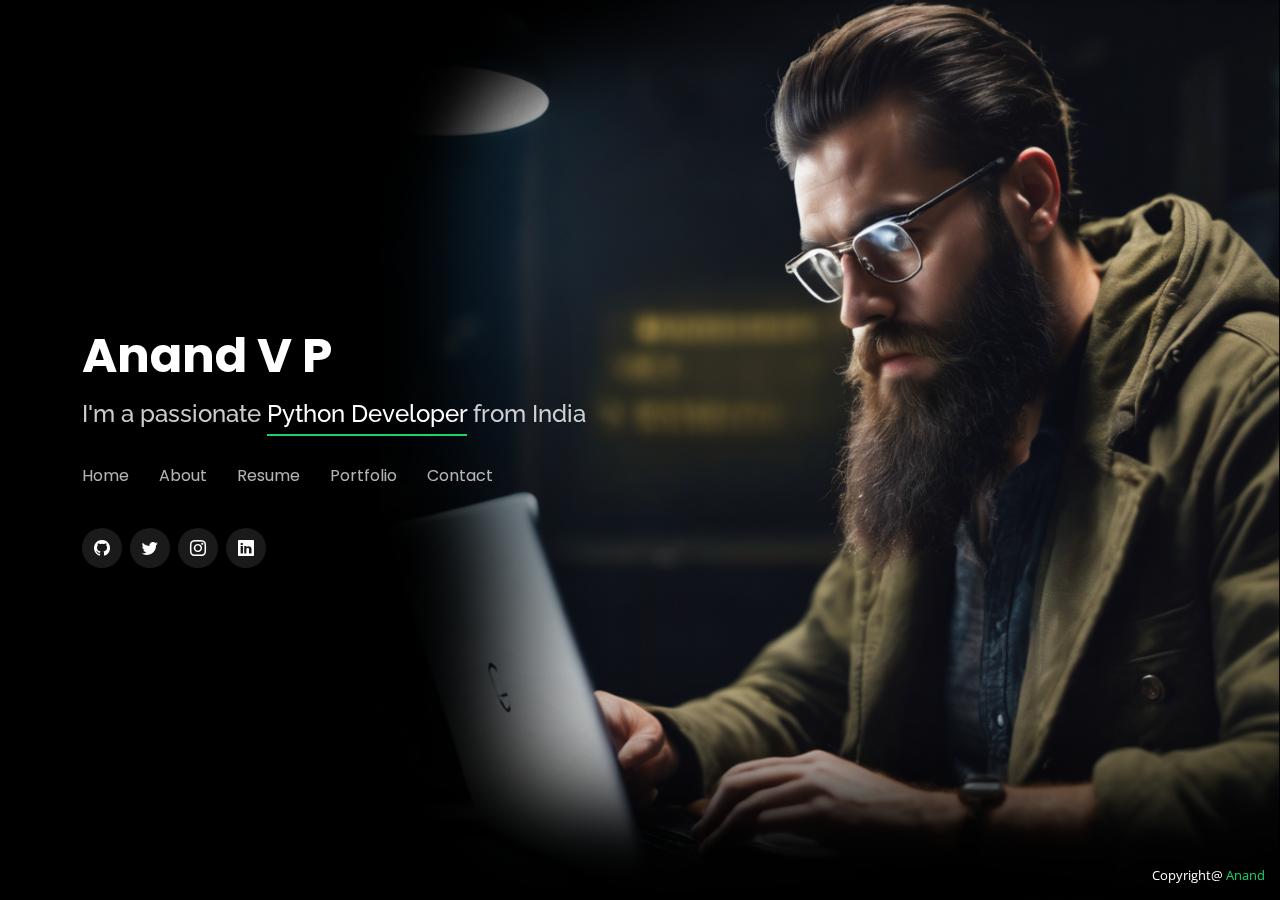
==== commit 10f40515: "change in title" ====
--- a/index.html
+++ b/index.html
@@ -37,7 +37,7 @@
 
       <h1><a href="index.html">Anand V P</a></h1>
       <!-- <a href="index.html" class="mr-auto"><img src="assets/img/logo.jpg" alt="" class="img-fluid"></a> -->
-      <h2>I'm a passionate <span class="my-des">Python Developer</span> from India</h2>
+      <h2>I'm a passionate <span>Python Developer</span> from India</h2>
 
       <nav id="navbar" class="navbar">
         <ul>
@@ -163,14 +163,14 @@
           </div>
 
           <div class="progress">
-            <span class="skill">HTML:5<i class="val">75%</i></span>
+            <span class="skill">Html<i class="val">75%</i></span>
             <div class="progress-bar-wrap">
               <div class="progress-bar" role="progressbar" aria-valuenow="75" aria-valuemin="0" aria-valuemax="100"></div>
             </div>
           </div>
 
           <div class="progress">
-            <span class="skill">HTML:5<i class="val">75%</i></span>
+            <span class="skill">Css<i class="val">75%</i></span>
             <div class="progress-bar-wrap">
               <div class="progress-bar" role="progressbar" aria-valuenow="75" aria-valuemin="0" aria-valuemax="100"></div>
             </div>
@@ -181,28 +181,28 @@
         <div class="col-lg-6">
 
           <div class="progress">
-            <span class="skill">CSS <i class="val">80%</i></span>
+            <span class="skill">JavaScript<i class="val">80%</i></span>
             <div class="progress-bar-wrap">
               <div class="progress-bar" role="progressbar" aria-valuenow="80" aria-valuemin="0" aria-valuemax="100"></div>
             </div>
           </div>
 
           <div class="progress">
-            <span class="skill">Javascript<i class="val">90%</i></span>
+            <span class="skill">Java<i class="val">90%</i></span>
             <div class="progress-bar-wrap">
               <div class="progress-bar" role="progressbar" aria-valuenow="90" aria-valuemin="0" aria-valuemax="100"></div>
             </div>
           </div>
 
           <div class="progress">
-            <span class="skill">Java<i class="val">55%</i></span>
+            <span class="skill">Pandas<i class="val">55%</i></span>
             <div class="progress-bar-wrap">
               <div class="progress-bar" role="progressbar" aria-valuenow="55" aria-valuemin="0" aria-valuemax="100"></div>
             </div>
           </div>
           
           <div class="progress">
-            <span class="skill">Java<i class="val">55%</i></span>
+            <span class="skill">Sql<i class="val">55%</i></span>
             <div class="progress-bar-wrap">
               <div class="progress-bar" role="progressbar" aria-valuenow="55" aria-valuemin="0" aria-valuemax="100"></div>
             </div>
@@ -482,7 +482,7 @@
               
 <p>
 
-  <iframe src="https://www.google.com/maps/embed?pb=!1m18!1m12!1m3!1d7890.930986583604!2d76.90992369441612!3d8.551156715969272!2m3!1f0!2f0!3f0!3m2!1i1024!2i768!4f13.1!3m3!1m2!1s0x3b05becc3ff21c97%3A0x75f34bd3265ce17e!2sSreekariyam%2C%20Thiruvananthapuram%2C%20Kerala!5e0!3m2!1sen!2sin!4v1703082373628!5m2!1sen!2sin" width="500px" height="200px" style="border:0;" allowfullscreen="" loading="lazy" referrerpolicy="no-referrer-when-downgrade"></iframe>           
+  <iframe src="https://www.google.com/maps/embed?pb=!1m18!1m12!1m3!1d7890.930986583604!2d76.90992369441612!3d8.551156715969272!2m3!1f0!2f0!3f0!3m2!1i1024!2i768!4f13.1!3m3!1m2!1s0x3b05becc3ff21c97%3A0x75f34bd3265ce17e!2sSreekariyam%2C%20Thiruvananthapuram%2C%20Kerala!5e0!3m2!1sen!2sin!4v1703082373628!5m2!1sen!2sin" width="220px" height="200px" style="border:0;"  referrerpolicy="no-referrer-when-downgrade"></iframe>           
 
 </p>
 
--- a/assets/css/style.css
+++ b/assets/css/style.css
@@ -1187,9 +1187,3 @@
 }
 
 
-.my-des{
-  font-size: 30px;
-  font-weight: 700;
-}
-
-
